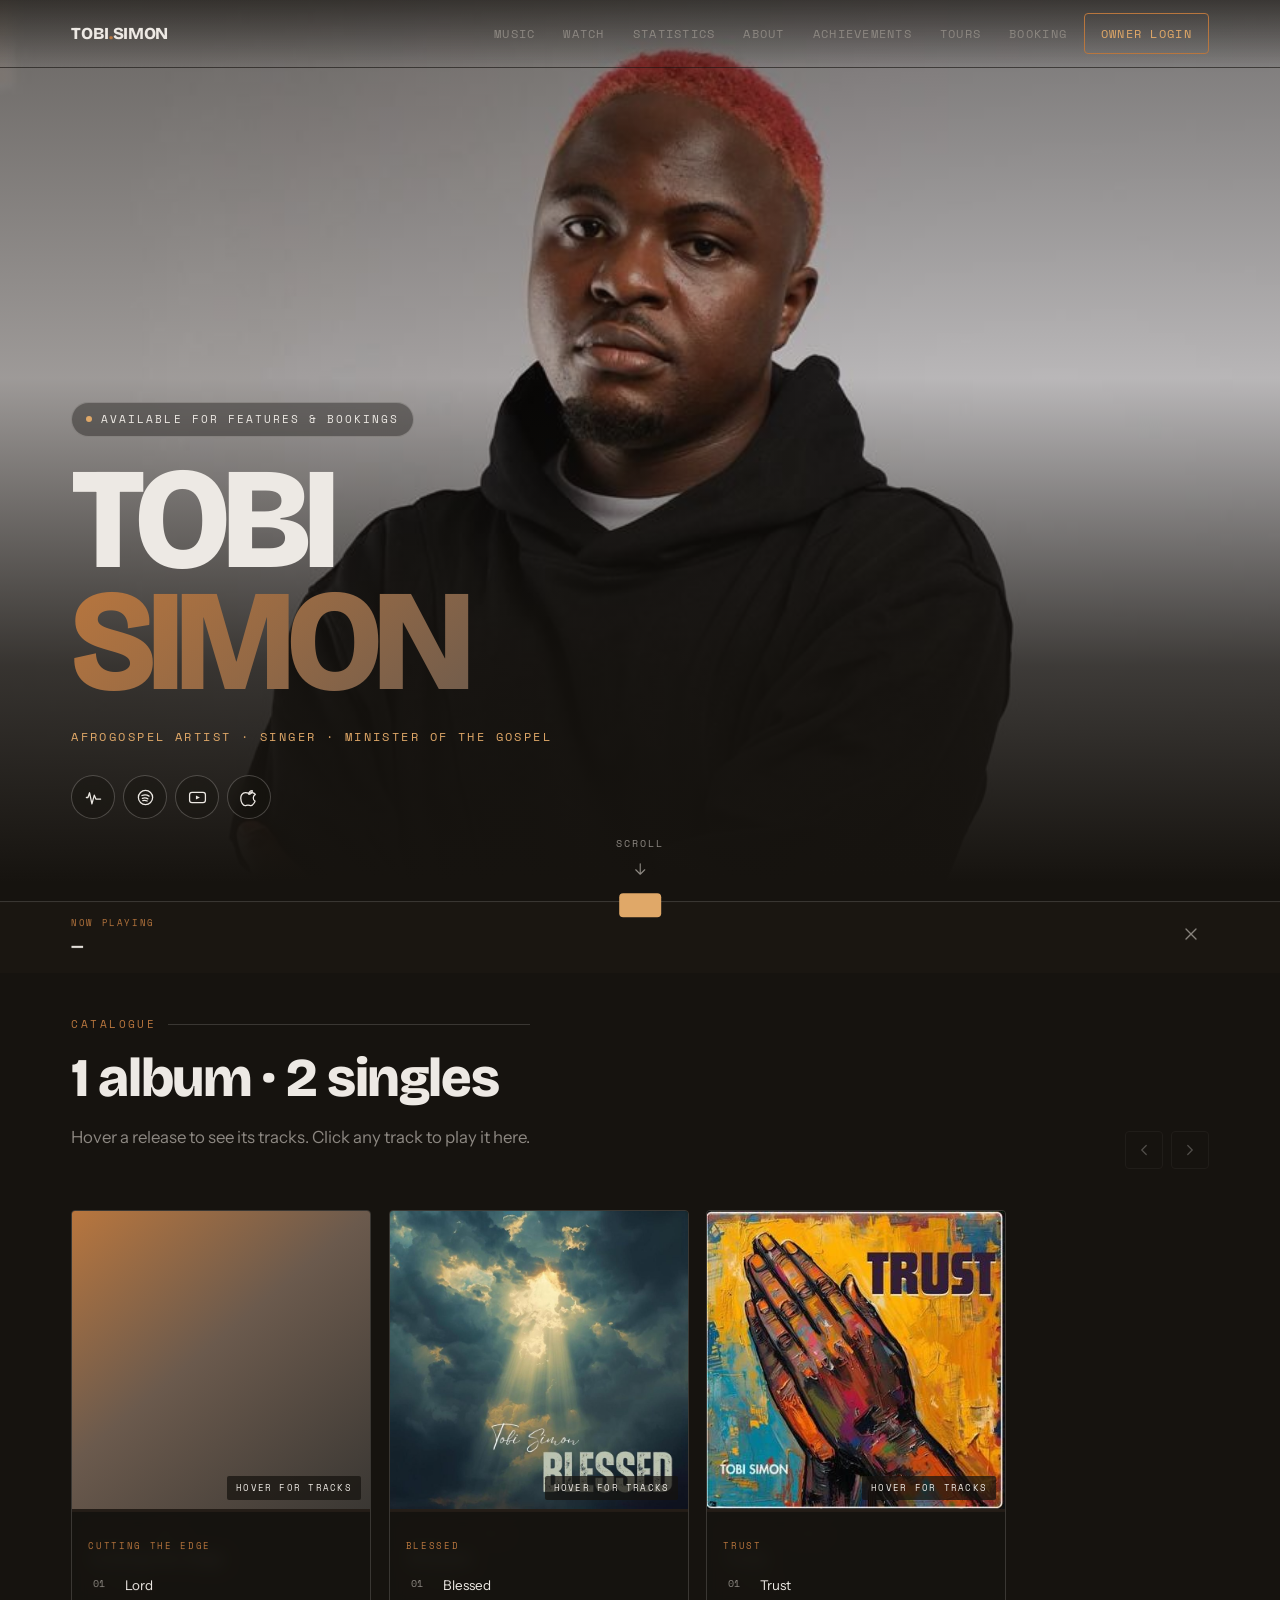
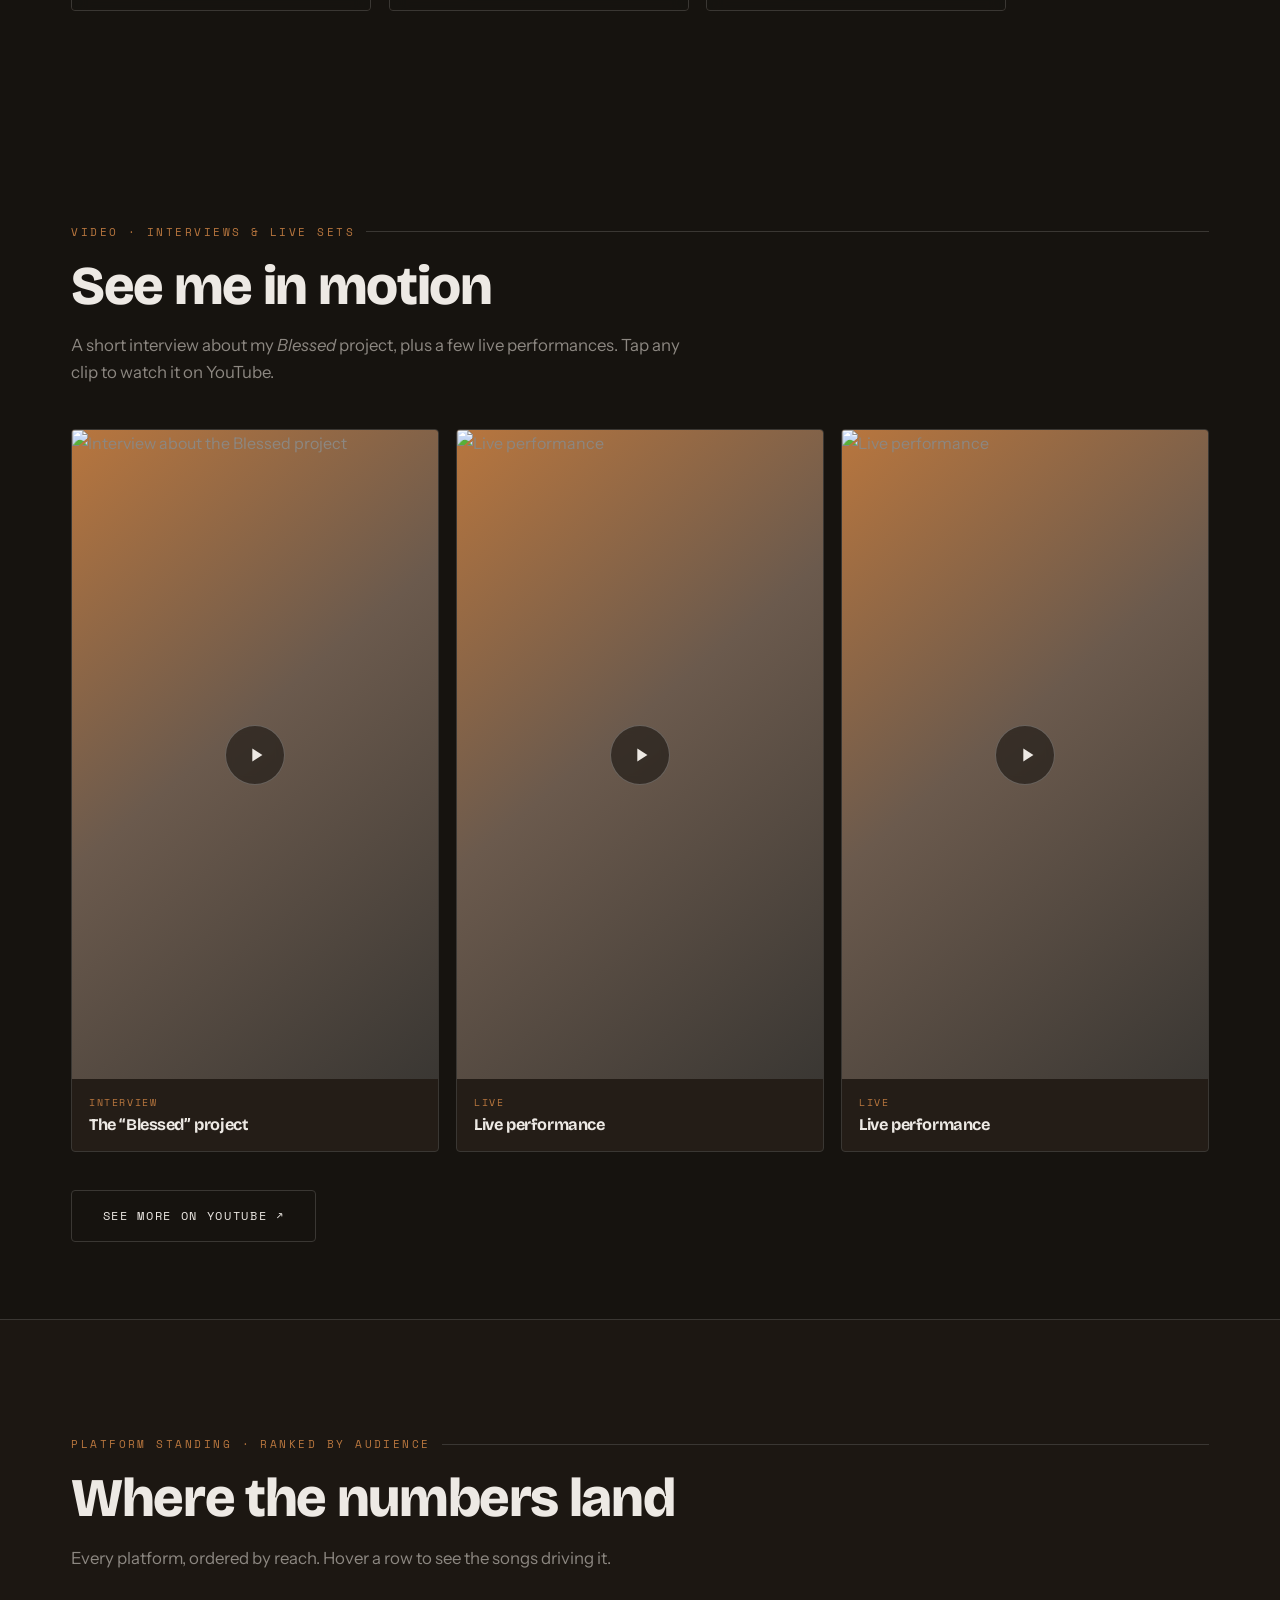
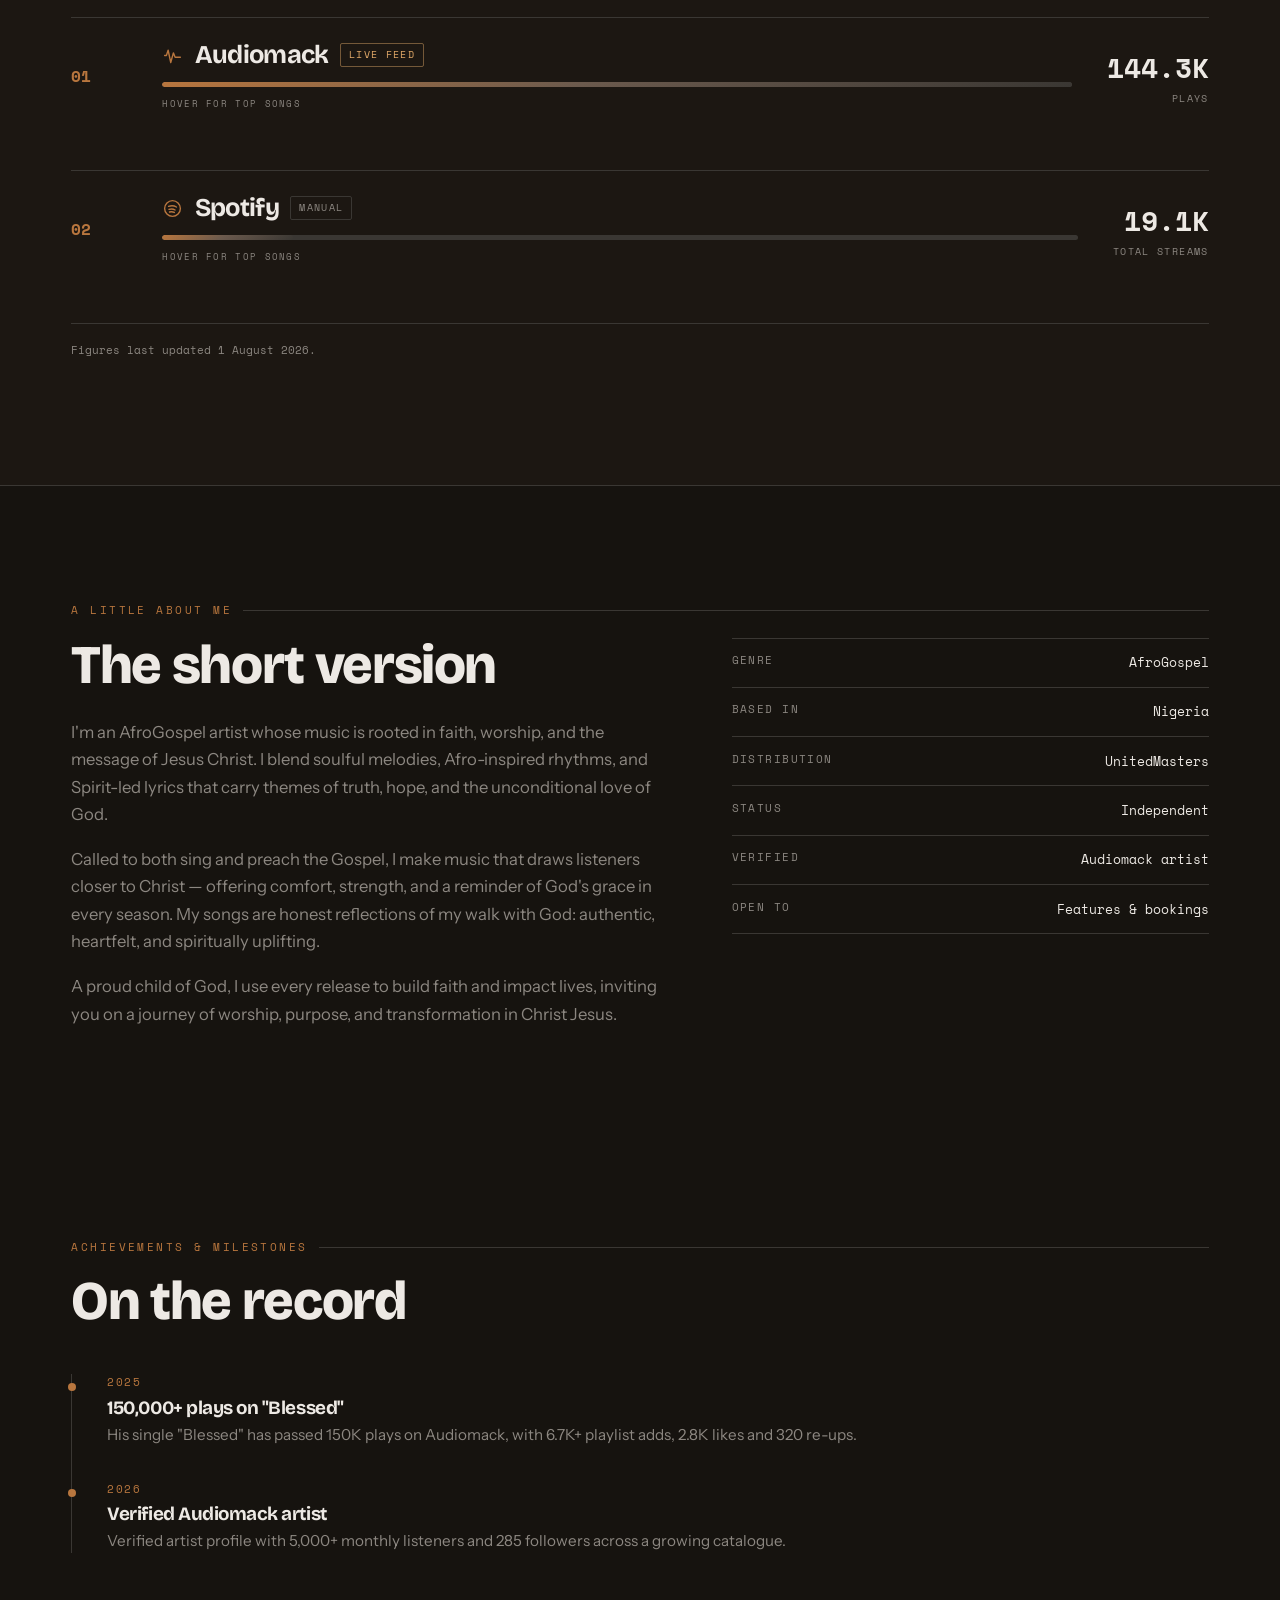
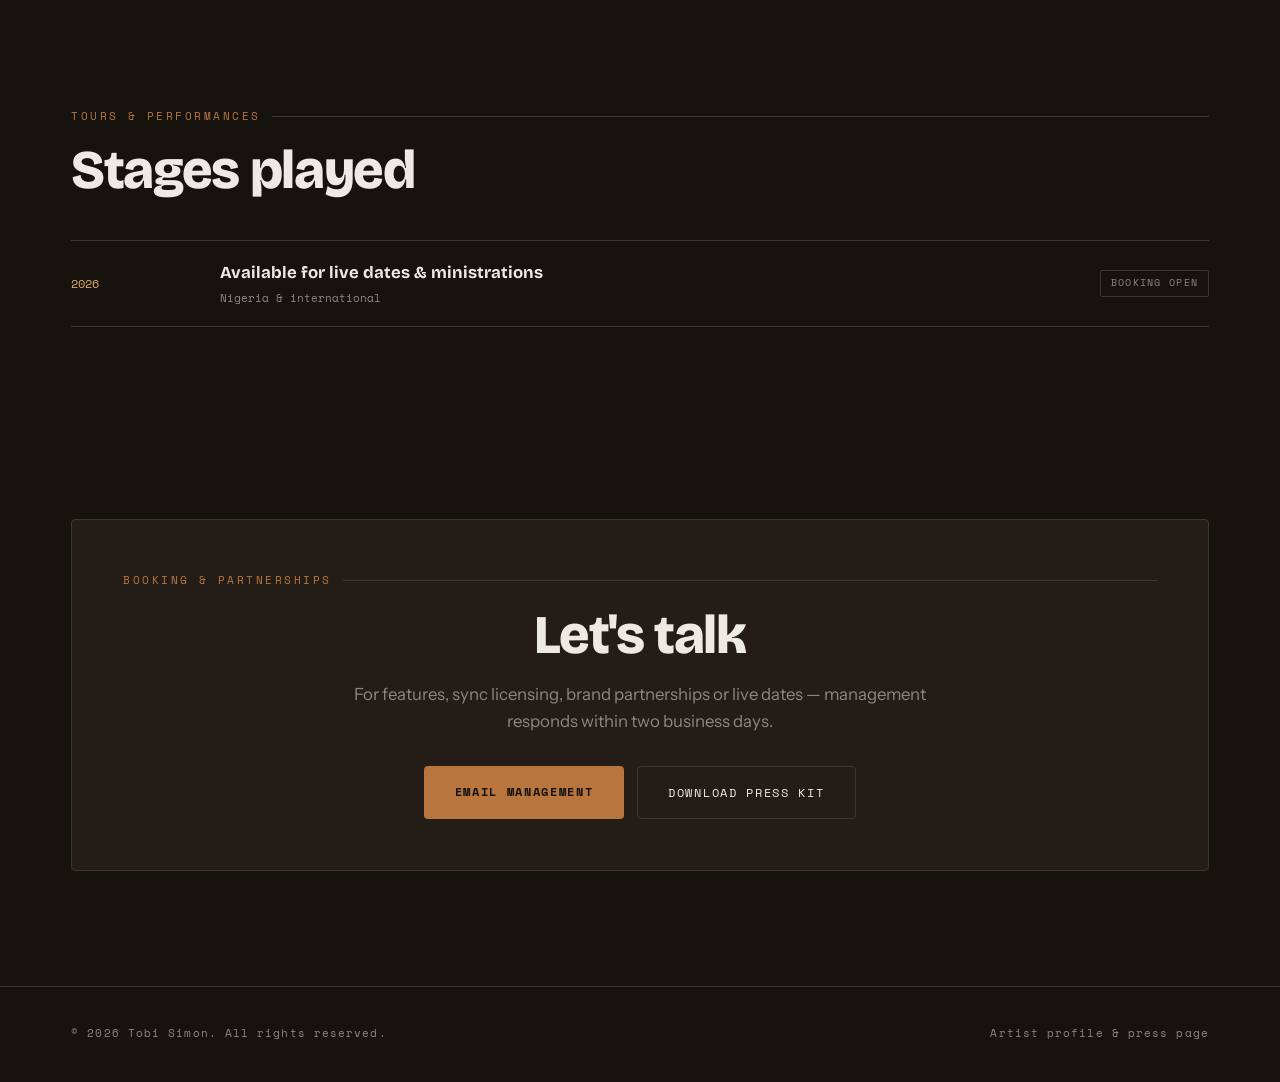
==== index.html @ 8dafe857 "Initial site: artist profile with Watch section" ====
<!DOCTYPE html>
<html lang="en">
<head>
<meta charset="UTF-8">
<meta name="viewport" content="width=device-width, initial-scale=1.0">
<title>Tobi Simon — Artist Profile</title>
<meta name="description" content="Tobi Simon — recording artist. Four albums, verified streaming performance, tours and achievements.">

<meta property="og:title" content="Tobi Simon — Artist Profile">
<meta property="og:description" content="Four albums. Verified streaming performance across Audiomack, YouTube Music, Spotify and Apple Music.">
<meta property="og:type" content="profile">
<meta property="og:image" content="assets/tobi-hero.jpg">

<link rel="preconnect" href="https://fonts.googleapis.com">
<link rel="preconnect" href="https://fonts.gstatic.com" crossorigin>
<link href="https://fonts.googleapis.com/css2?family=Bricolage+Grotesque:opsz,wght@12..96,400;12..96,700;12..96,800&family=Instrument+Sans:wght@400;500;600&family=Space+Mono:wght@400;700&display=swap" rel="stylesheet">

<style>
/* ═══════════════════════════════════════════════════════════
   1. TOKENS — change these to restyle everything
   ═══════════════════════════════════════════════════════════ */
:root{
  --ink:#16130F; --umber:#241D17; --umber-lo:#1C1712;
  --cognac:#B8763E; --brass:#E0A868;
  --concrete:#8C8781; --graphite:#3A3733; --chalk:#EDE9E4;
  --wash:linear-gradient(140deg,#B8763E 0%,#6B5A4D 46%,#3A3733 100%);
  --display:'Bricolage Grotesque',system-ui,sans-serif;
  --body:'Instrument Sans',system-ui,sans-serif;
  --mono:'Space Mono',ui-monospace,monospace;
  --gut:clamp(1.25rem,4vw,3.5rem);
  --max:1240px; --nav-h:68px; --r:4px;
}

*,*::before,*::after{box-sizing:border-box}
html{scroll-behavior:smooth;scroll-padding-top:calc(var(--nav-h) + 12px)}
body{margin:0;background:var(--ink);color:var(--concrete);
  font-family:var(--body);font-size:16px;line-height:1.65;-webkit-font-smoothing:antialiased}
body[data-locked="true"]{overflow:hidden}
img{max-width:100%;display:block}
a{color:inherit;text-decoration:none}
button{font:inherit;cursor:pointer;border:none;background:none;color:inherit}
input,textarea,select{font:inherit}
iframe{border:0;display:block}
:focus-visible{outline:2px solid var(--brass);outline-offset:3px}

.shell{width:100%;max-width:var(--max);margin-inline:auto;padding-inline:var(--gut)}
.section{padding-block:clamp(4.5rem,9vw,8rem);position:relative}
.section--tight{padding-block:clamp(3rem,6vw,5rem)}
h1,h2,h3,h4{font-family:var(--display);color:var(--chalk);margin:0;line-height:1.02;letter-spacing:-.025em}
.eyebrow{font-family:var(--mono);font-size:.7rem;letter-spacing:.22em;text-transform:uppercase;
  color:var(--cognac);margin:0 0 1.1rem;display:flex;align-items:center;gap:.7rem}
.eyebrow::after{content:"";flex:1;height:1px;background:var(--graphite)}
.h-sec{font-size:clamp(2rem,5.2vw,3.4rem);font-weight:800}
.lede{max-width:58ch;margin-top:1.1rem;font-size:1.05rem}
.skip{position:absolute;left:-9999px;top:0;z-index:300;background:var(--brass);
  color:var(--ink);padding:.7rem 1.1rem;font-weight:600}
.skip:focus{left:1rem;top:1rem}

/* ═══════════════════════════════════════════════════════════
   2. NAV
   ═══════════════════════════════════════════════════════════ */
.nav{position:fixed;inset:0 0 auto 0;z-index:100;height:var(--nav-h);
  background:linear-gradient(180deg,rgba(22,19,15,.62) 0%,rgba(22,19,15,0) 100%);
  border-bottom:1px solid transparent;transition:background .3s,border-color .3s,backdrop-filter .3s}
.nav[data-solid="true"]{background:rgba(22,19,15,.78);backdrop-filter:blur(14px);border-bottom-color:var(--graphite)}
.nav__in{height:100%;display:flex;align-items:center;justify-content:space-between;gap:1rem}
.nav__mark{font-family:var(--display);font-weight:800;font-size:1.05rem;color:var(--chalk);letter-spacing:-.02em}
.nav__mark span{color:var(--cognac)}
.nav__links{display:flex;align-items:center;gap:.35rem}
.nav__link{font-family:var(--mono);font-size:.72rem;letter-spacing:.11em;text-transform:uppercase;
  padding:.55rem .7rem;border-radius:var(--r);color:var(--concrete);transition:color .2s,background .2s}
.nav__link:hover{color:var(--chalk);background:rgba(184,118,62,.13)}
.nav__cta{font-family:var(--mono);font-size:.72rem;letter-spacing:.11em;text-transform:uppercase;
  padding:.6rem 1rem;border:1px solid var(--cognac);color:var(--brass);border-radius:var(--r);
  transition:background .2s,color .2s;white-space:nowrap}
.nav__cta:hover{background:var(--cognac);color:var(--ink)}
.nav__burger{display:none;padding:.5rem;color:var(--chalk)}
@media (max-width:980px){
  .nav__burger{display:block}
  .nav__links{position:fixed;inset:var(--nav-h) 0 auto 0;flex-direction:column;align-items:stretch;
    background:var(--umber);border-bottom:1px solid var(--graphite);padding:.6rem var(--gut) 1.4rem;
    gap:.15rem;transform:translateY(-125%);transition:transform .32s cubic-bezier(.4,0,.2,1)}
  .nav__links[data-open="true"]{transform:translateY(0)}
  .nav__link{padding:.85rem .2rem;border-bottom:1px solid rgba(58,55,51,.5)}
  .nav__cta{margin-top:.8rem;text-align:center}
}

/* ═══════════════════════════════════════════════════════════
   3. HERO — full screen, photo first
   ═══════════════════════════════════════════════════════════ */
.hero{position:relative;height:100svh;min-height:560px;display:grid;align-items:end;overflow:hidden}
.hero__media{position:absolute;inset:0;z-index:0}
.hero__media img{width:100%;height:100%;object-fit:cover;object-position:center 22%}
.hero__ph{position:absolute;inset:0;background:var(--wash);opacity:.42;display:grid;place-content:center;
  gap:.5rem;text-align:center;font-family:var(--mono);font-size:.72rem;letter-spacing:.14em;
  text-transform:uppercase;color:var(--chalk)}
.hero__scrim{position:absolute;inset:0;z-index:1;
  background:linear-gradient(to top,var(--ink) 2%,rgba(22,19,15,.82) 26%,rgba(22,19,15,.25) 58%,rgba(22,19,15,.55) 100%)}
.hero__in{position:relative;z-index:2;padding-bottom:clamp(3.5rem,9vh,7rem);width:100%}
.hero__status{display:inline-flex;align-items:center;gap:.6rem;font-family:var(--mono);font-size:.7rem;
  letter-spacing:.18em;text-transform:uppercase;color:var(--chalk);border:1px solid rgba(237,233,228,.28);
  padding:.45rem .85rem;border-radius:99px;margin-bottom:1.4rem;background:rgba(22,19,15,.4);backdrop-filter:blur(6px)}
.hero__dot{width:6px;height:6px;border-radius:50%;background:var(--brass)}
.hero__name{font-size:clamp(3rem,12.5vw,9rem);font-weight:800;letter-spacing:-.05em;line-height:.85}
.hero__name em{font-style:normal;display:block;background:var(--wash);
  -webkit-background-clip:text;background-clip:text;color:transparent}
.hero__role{font-family:var(--mono);font-size:.76rem;letter-spacing:.2em;text-transform:uppercase;
  color:var(--brass);margin-top:1.4rem}
.hero__links{display:flex;gap:.5rem;margin-top:1.8rem;flex-wrap:wrap}
.plink{width:44px;height:44px;display:grid;place-items:center;border-radius:50%;color:var(--chalk);
  border:1px solid rgba(237,233,228,.24);background:rgba(22,19,15,.42);backdrop-filter:blur(8px);
  transition:background .22s,color .22s,transform .22s,border-color .22s}
.plink:hover{background:var(--cognac);color:var(--ink);border-color:var(--cognac);transform:translateY(-4px)}
.plink svg{width:19px;height:19px}
.hero__cue{position:absolute;left:50%;bottom:1.4rem;transform:translateX(-50%);z-index:2;
  display:flex;flex-direction:column;align-items:center;gap:.5rem;font-family:var(--mono);
  font-size:.6rem;letter-spacing:.2em;text-transform:uppercase;color:var(--concrete)}
.hero__cue svg{animation:bob 2.1s ease-in-out infinite}
@keyframes bob{0%,100%{transform:translateY(0);opacity:.5}50%{transform:translateY(6px);opacity:1}}

/* ═══════════════════════════════════════════════════════════
   4. CHART LADDER + stat hover preview
   ═══════════════════════════════════════════════════════════ */
.ladder{background:var(--umber-lo);border-block:1px solid var(--graphite)}
.ladder__list{margin-top:2.8rem;display:flex;flex-direction:column}
.rung{position:relative;display:grid;grid-template-columns:56px 1fr auto;align-items:center;
  gap:clamp(1rem,3vw,2.2rem);padding:1.5rem 0;border-top:1px solid var(--graphite);
  opacity:0;transform:translateY(22px);transition:opacity .6s ease,transform .6s cubic-bezier(.2,.8,.2,1)}
.rung:last-of-type{border-bottom:1px solid var(--graphite)}
.rung[data-shown="true"]{opacity:1;transform:none}
.rung__rank{font-family:var(--mono);font-size:1rem;font-weight:700;color:var(--cognac)}
.rung__body{min-width:0}
.rung__top{display:flex;align-items:center;gap:.7rem;flex-wrap:wrap}
.rung__name{font-family:var(--display);font-weight:700;font-size:clamp(1.15rem,2.6vw,1.6rem);color:var(--chalk)}
.rung__tag{font-family:var(--mono);font-size:.6rem;letter-spacing:.14em;text-transform:uppercase;
  padding:.2rem .5rem;border-radius:2px;border:1px solid var(--graphite);color:var(--concrete)}
.rung__tag[data-live="true"]{color:var(--brass);border-color:rgba(224,168,104,.45)}
.rung__track{margin-top:.85rem;height:5px;background:var(--graphite);border-radius:99px;overflow:hidden}
.rung__fill{height:100%;width:0;border-radius:99px;background:var(--wash);
  transition:width 1.15s cubic-bezier(.2,.8,.2,1) .12s}
.rung__stat{text-align:right}
.rung__n{font-family:var(--mono);font-weight:700;font-size:clamp(1.2rem,3vw,1.75rem);
  color:var(--chalk);font-variant-numeric:tabular-nums}
.rung__u{font-family:var(--mono);font-size:.62rem;letter-spacing:.14em;text-transform:uppercase;color:var(--concrete)}

/* the peek panel that opens on hover / tap */
.peek{grid-column:1/-1;overflow:hidden;max-height:0;opacity:0;
  transition:max-height .4s cubic-bezier(.2,.8,.2,1),opacity .3s}
.rung[data-peek="true"] .peek{max-height:340px;opacity:1}
.peek__in{padding:1.2rem 0 .3rem;border-top:1px dashed var(--graphite);margin-top:1.2rem}
.peek__h{font-family:var(--mono);font-size:.6rem;letter-spacing:.18em;text-transform:uppercase;
  color:var(--cognac);margin-bottom:.9rem}
.peek__song{display:flex;align-items:center;gap:.9rem;padding:.5rem 0;font-size:.9rem}
.peek__i{font-family:var(--mono);font-size:.68rem;color:var(--concrete);width:1.4rem;flex:0 0 auto}
.peek__t{color:var(--chalk);flex:1;min-width:0;overflow:hidden;text-overflow:ellipsis;white-space:nowrap}
.peek__p{font-family:var(--mono);font-size:.72rem;color:var(--brass);font-variant-numeric:tabular-nums}
.peek__none{font-size:.86rem;color:var(--concrete)}
.rung__more{font-family:var(--mono);font-size:.58rem;letter-spacing:.14em;text-transform:uppercase;
  color:var(--concrete);margin-top:.55rem}
@media (max-width:620px){
  .rung{grid-template-columns:38px 1fr;row-gap:.5rem}
  .rung__stat{grid-column:2;text-align:left}
}

/* ═══════════════════════════════════════════════════════════
   5. ALBUM CAROUSEL + hover tracklist
   ═══════════════════════════════════════════════════════════ */
.disc__head{display:flex;align-items:flex-end;justify-content:space-between;gap:1rem;flex-wrap:wrap}
.rail{display:flex;gap:1.1rem;margin-top:2.6rem;overflow-x:auto;scroll-snap-type:x mandatory;
  padding-bottom:1.2rem;scrollbar-width:thin;scrollbar-color:var(--graphite) transparent}
.rail::-webkit-scrollbar{height:6px}
.rail::-webkit-scrollbar-thumb{background:var(--graphite);border-radius:99px}
.rail::-webkit-scrollbar-track{background:transparent}
.rec{position:relative;flex:0 0 clamp(230px,26vw,300px);scroll-snap-align:start;
  background:var(--umber);border:1px solid var(--graphite);border-radius:var(--r);
  overflow:hidden;transition:border-color .25s,transform .25s}
.rec:hover,.rec[data-open="true"]{border-color:var(--cognac);transform:translateY(-4px)}
.rec__art{position:relative;aspect-ratio:1;background:var(--wash);display:grid;place-items:center}
.rec__art img{width:100%;height:100%;object-fit:cover}
.rec__ph{font-family:var(--mono);font-size:.6rem;letter-spacing:.16em;text-transform:uppercase;color:var(--ink)}
.rec__in{padding:1.05rem 1.1rem 1.2rem}
.rec__y{font-family:var(--mono);font-size:.64rem;letter-spacing:.16em;color:var(--cognac)}
.rec__t{font-family:var(--display);font-weight:700;font-size:1.08rem;color:var(--chalk);margin:.4rem 0 .35rem}
.rec__m{font-family:var(--mono);font-size:.7rem;color:var(--concrete)}

/* tracklist slides up over the art */
.tracks{position:absolute;inset:0;background:rgba(22,19,15,.95);backdrop-filter:blur(8px);
  padding:1rem;overflow-y:auto;transform:translateY(101%);
  transition:transform .34s cubic-bezier(.2,.8,.2,1)}
.rec:hover .tracks,.rec[data-open="true"] .tracks{transform:translateY(0)}
.tracks__h{font-family:var(--mono);font-size:.58rem;letter-spacing:.18em;text-transform:uppercase;
  color:var(--cognac);margin-bottom:.7rem}
.trk{display:flex;align-items:center;gap:.7rem;width:100%;text-align:left;padding:.45rem .3rem;
  border-radius:2px;transition:background .18s}
.trk:hover{background:rgba(184,118,62,.16)}
.trk[data-playing="true"]{background:rgba(184,118,62,.24)}
.trk__i{font-family:var(--mono);font-size:.64rem;color:var(--concrete);width:1.3rem;flex:0 0 auto}
.trk__t{font-size:.84rem;color:var(--chalk);flex:1;min-width:0;overflow:hidden;
  text-overflow:ellipsis;white-space:nowrap}
.trk__go{flex:0 0 auto;color:var(--brass);opacity:0;transition:opacity .18s}
.trk:hover .trk__go{opacity:1}
.tracks__none{font-size:.8rem;color:var(--concrete);line-height:1.6}
.rec__peekcue{position:absolute;right:.6rem;bottom:.6rem;font-family:var(--mono);font-size:.55rem;
  letter-spacing:.14em;text-transform:uppercase;color:var(--chalk);background:rgba(22,19,15,.72);
  padding:.3rem .55rem;border-radius:2px;transition:opacity .2s}
.rec:hover .rec__peekcue,.rec[data-open="true"] .rec__peekcue{opacity:0}

.railnav{display:flex;gap:.5rem}
.railbtn{width:38px;height:38px;display:grid;place-items:center;border:1px solid var(--graphite);
  border-radius:var(--r);color:var(--chalk);transition:border-color .2s,color .2s,opacity .2s}
.railbtn:hover{border-color:var(--cognac);color:var(--brass)}
.railbtn:disabled{opacity:.28;cursor:default}

/* ═══════════════════════════════════════════════════════════
   6. PLAYER DOCK
   ═══════════════════════════════════════════════════════════ */
.dock{position:fixed;left:0;right:0;bottom:0;z-index:90;background:rgba(28,23,18,.96);
  backdrop-filter:blur(16px);border-top:1px solid var(--graphite);
  transform:translateY(102%);transition:transform .34s cubic-bezier(.2,.8,.2,1)}
.dock[data-open="true"]{transform:none}
.dock__in{display:flex;align-items:center;gap:1rem;padding:.85rem var(--gut);
  max-width:var(--max);margin-inline:auto}
.dock__meta{min-width:0;flex:0 0 auto;max-width:34%}
.dock__k{font-family:var(--mono);font-size:.56rem;letter-spacing:.18em;text-transform:uppercase;color:var(--cognac)}
.dock__t{font-family:var(--display);font-weight:700;font-size:.98rem;color:var(--chalk);
  margin-top:.15rem;overflow:hidden;text-overflow:ellipsis;white-space:nowrap}
.dock__frame{flex:1 1 auto;min-width:0}
.dock__frame iframe{width:100%;height:80px;border-radius:var(--r)}
.dock__x{flex:0 0 auto;color:var(--concrete);padding:.5rem}
.dock__x:hover{color:var(--chalk)}
@media (max-width:720px){
  .dock__in{flex-wrap:wrap;gap:.6rem}
  .dock__meta{max-width:none;flex:1 1 100%;order:1}
  .dock__x{order:2}
  .dock__frame{flex:1 1 100%;order:3}
}

/* ═══════════════════════════════════════════════════════════
   7. SHARED BLOCKS
   ═══════════════════════════════════════════════════════════ */
.about__grid{display:grid;grid-template-columns:1fr .8fr;gap:clamp(2rem,5vw,4rem);align-items:start}
@media (max-width:860px){.about__grid{grid-template-columns:1fr}}
.about__body p{margin:0 0 1.1rem;font-size:1.04rem}
.facts{border-top:1px solid var(--graphite)}
.fact{display:flex;justify-content:space-between;gap:1rem;padding:.85rem 0;border-bottom:1px solid var(--graphite)}
.fact__k{font-family:var(--mono);font-size:.68rem;letter-spacing:.13em;text-transform:uppercase;color:var(--concrete)}
.fact__v{font-family:var(--mono);font-size:.8rem;color:var(--chalk);text-align:right}

.line{margin-top:2.8rem;border-left:1px solid var(--graphite);padding-left:clamp(1.2rem,3vw,2.2rem)}
.node{position:relative;padding-bottom:2.1rem}
.node:last-child{padding-bottom:0}
.node::before{content:"";position:absolute;left:calc(-1 * clamp(1.2rem,3vw,2.2rem) - 4.5px);
  top:.55rem;width:8px;height:8px;border-radius:50%;background:var(--cognac)}
.node__d{font-family:var(--mono);font-size:.68rem;letter-spacing:.14em;text-transform:uppercase;color:var(--cognac)}
.node__t{font-family:var(--display);font-weight:700;font-size:1.18rem;color:var(--chalk);margin:.35rem 0 .3rem}
.node__p{margin:0;font-size:.95rem}

.tour{display:grid;grid-template-columns:130px 1fr auto;gap:1.2rem;align-items:center;
  padding:1.15rem 0;border-bottom:1px solid var(--graphite)}
.tour:first-child{border-top:1px solid var(--graphite)}
.tour__d{font-family:var(--mono);font-size:.74rem;color:var(--brass)}
.tour__v{font-family:var(--display);font-weight:700;font-size:1.05rem;color:var(--chalk)}
.tour__c{font-family:var(--mono);font-size:.7rem;color:var(--concrete);margin-top:.15rem}
.tour__s{font-family:var(--mono);font-size:.62rem;letter-spacing:.13em;text-transform:uppercase;
  color:var(--concrete);border:1px solid var(--graphite);padding:.25rem .6rem;border-radius:2px;white-space:nowrap}
@media (max-width:640px){.tour{grid-template-columns:1fr auto}.tour__d{grid-column:1/-1}}

.book{background:var(--umber);border:1px solid var(--graphite);border-radius:var(--r);
  padding:clamp(1.8rem,4vw,3.2rem);text-align:center}
.btn{display:inline-block;font-family:var(--mono);font-size:.75rem;letter-spacing:.14em;
  text-transform:uppercase;padding:.95rem 1.9rem;border-radius:var(--r);transition:transform .2s,opacity .2s}
.btn--solid{background:var(--cognac);color:var(--ink);font-weight:700}
.btn--ghost{border:1px solid var(--graphite);color:var(--chalk)}
.btn:hover{transform:translateY(-2px);opacity:.92}
.btn-row{display:flex;gap:.8rem;justify-content:center;flex-wrap:wrap;margin-top:1.9rem}

.foot{border-top:1px solid var(--graphite);padding-block:2.4rem}
.foot__in{display:flex;justify-content:space-between;gap:1rem;flex-wrap:wrap;align-items:center}
.foot__t{font-family:var(--mono);font-size:.68rem;letter-spacing:.1em;color:var(--concrete)}

/* ═══════════════════════════════════════════════════════════
   8. LOGIN + ADMIN  (now with a reachable exit)
   ═══════════════════════════════════════════════════════════ */
.veil{position:fixed;inset:0;z-index:150;display:none;place-items:center;padding:1.2rem;
  background:rgba(10,8,6,.82);backdrop-filter:blur(7px)}
.veil[data-open="true"]{display:grid}
.modal{width:100%;max-width:420px;background:var(--umber);border:1px solid var(--graphite);
  border-radius:var(--r);padding:2rem;position:relative}
.modal__t{font-family:var(--display);font-weight:800;font-size:1.5rem;color:var(--chalk)}
.modal__s{font-size:.9rem;margin:.5rem 0 1.6rem}
.field{margin-bottom:1rem}
.field__l{display:block;font-family:var(--mono);font-size:.64rem;letter-spacing:.15em;
  text-transform:uppercase;color:var(--concrete);margin-bottom:.45rem}
.field__i{width:100%;background:var(--ink);border:1px solid var(--graphite);border-radius:var(--r);
  padding:.72rem .85rem;color:var(--chalk);font-size:.92rem}
.field__i:focus{border-color:var(--cognac);outline:none}
textarea.field__i{min-height:82px;resize:vertical}
.note{font-family:var(--mono);font-size:.66rem;line-height:1.7;color:var(--concrete);margin-top:1.1rem}
.msg{font-family:var(--mono);font-size:.7rem;margin-top:.9rem;min-height:1.1rem;line-height:1.5}
.msg[data-kind="bad"]{color:#D98A6B}
.msg[data-kind="ok"]{color:var(--brass)}

/* admin drawer — close button pinned INSIDE, always reachable */
.scrim{position:fixed;inset:0;z-index:158;background:rgba(10,8,6,.6);opacity:0;pointer-events:none;
  transition:opacity .3s}
.scrim[data-open="true"]{opacity:1;pointer-events:auto}
.admin{position:fixed;inset:0 0 0 auto;z-index:160;width:min(560px,100vw);
  background:var(--umber-lo);border-left:1px solid var(--graphite);
  transform:translateX(102%);transition:transform .35s cubic-bezier(.4,0,.2,1);
  display:flex;flex-direction:column}
.admin[data-open="true"]{transform:none}
.admin__bar{display:flex;align-items:center;justify-content:space-between;gap:.6rem;
  padding:1rem 1.2rem;border-bottom:1px solid var(--graphite);flex:0 0 auto;background:var(--umber)}
.admin__t{font-family:var(--display);font-weight:800;font-size:1.05rem;color:var(--chalk);
  overflow:hidden;text-overflow:ellipsis;white-space:nowrap}
.admin__x{flex:0 0 auto;width:36px;height:36px;display:grid;place-items:center;border-radius:var(--r);
  border:1px solid var(--graphite);color:var(--chalk)}
.admin__x:hover{border-color:var(--cognac);color:var(--brass)}
.admin__body{padding:1.3rem;overflow-y:auto;flex:1 1 auto}
.admin__grp{margin-bottom:2.2rem}
.admin__h{font-family:var(--mono);font-size:.66rem;letter-spacing:.16em;text-transform:uppercase;
  color:var(--cognac);margin-bottom:.9rem;padding-bottom:.5rem;border-bottom:1px solid var(--graphite)}

.statrow{display:grid;grid-template-columns:1fr 120px;gap:.7rem;align-items:center;margin-bottom:.65rem}
.statrow__l{font-family:var(--mono);font-size:.75rem;color:var(--chalk)}
.statrow__l small{display:block;color:var(--concrete);font-size:.62rem;letter-spacing:.1em;
  text-transform:uppercase;margin-top:.15rem}
.statrow__i{background:var(--ink);border:1px solid var(--graphite);border-radius:var(--r);
  padding:.55rem .65rem;color:var(--chalk);font-family:var(--mono);font-size:.82rem;text-align:right;width:100%}
.statrow__i:disabled{opacity:.42;cursor:not-allowed}
.statrow__i:focus{border-color:var(--cognac);outline:none}

.mini{font-family:var(--mono);font-size:.62rem;letter-spacing:.12em;text-transform:uppercase;
  padding:.5rem .8rem;border:1px solid var(--graphite);border-radius:var(--r);color:var(--chalk)}
.mini:hover{border-color:var(--cognac);color:var(--brass)}
.mini--solid{background:var(--cognac);color:var(--ink);border-color:var(--cognac);font-weight:700}
.mini--solid:hover{color:var(--ink);opacity:.9}
.mini-row{display:flex;gap:.55rem;flex-wrap:wrap;margin-top:.9rem}
.item{display:flex;justify-content:space-between;gap:.8rem;align-items:flex-start;
  padding:.7rem 0;border-bottom:1px solid var(--graphite)}
.item__t{font-size:.85rem;color:var(--chalk)}
.item__s{font-family:var(--mono);font-size:.64rem;color:var(--concrete);margin-top:.15rem;
  word-break:break-all;line-height:1.5}
.item__x{font-family:var(--mono);font-size:.66rem;color:var(--concrete);flex:0 0 auto}
.item__x:hover{color:#D98A6B}

.toast{position:fixed;left:50%;bottom:1.6rem;transform:translate(-50%,180%);z-index:200;
  background:var(--brass);color:var(--ink);font-family:var(--mono);font-size:.72rem;font-weight:700;
  padding:.75rem 1.3rem;border-radius:var(--r);transition:transform .32s cubic-bezier(.2,.8,.2,1);
  max-width:min(90vw,460px);text-align:center;line-height:1.5}
.toast[data-show="true"]{transform:translate(-50%,0)}

@media (prefers-reduced-motion:reduce){
  html{scroll-behavior:auto}
  *,*::before,*::after{animation-duration:.01ms!important;transition-duration:.01ms!important}
  .rung{opacity:1;transform:none}
}

/* ── WATCH / VIDEOS ── */
.watch__grid{display:grid;grid-template-columns:repeat(3,1fr);gap:1.1rem;margin-top:2.6rem}
.vid{position:relative;display:block;text-decoration:none;color:inherit;
  background:var(--umber);border:1px solid var(--graphite);border-radius:var(--r);
  overflow:hidden;transition:border-color .25s,transform .25s}
.vid:hover{border-color:var(--cognac);transform:translateY(-4px)}
.vid__thumb{position:relative;aspect-ratio:9/16;background:var(--wash);overflow:hidden}
.vid__thumb img{position:absolute;inset:0;width:100%;height:100%;object-fit:cover}
.vid__play{position:absolute;top:50%;left:50%;transform:translate(-50%,-50%);
  width:60px;height:60px;border-radius:50%;background:rgba(22,19,15,.6);
  backdrop-filter:blur(4px);display:grid;place-items:center;
  border:1px solid rgba(237,233,228,.28);transition:background .22s,border-color .22s}
.vid:hover .vid__play{background:var(--cognac);border-color:var(--cognac)}
.vid__play svg{width:22px;height:22px;fill:var(--chalk);margin-left:3px;transition:fill .22s}
.vid:hover .vid__play svg{fill:var(--ink)}
.vid__in{padding:.95rem 1.05rem 1.1rem}
.vid__k{font-family:var(--mono);font-size:.62rem;letter-spacing:.16em;text-transform:uppercase;color:var(--cognac)}
.vid__t{font-family:var(--display);font-weight:700;font-size:1.02rem;color:var(--chalk);margin-top:.35rem}
.watch__more{margin-top:2.4rem}
@media (max-width:760px){.watch__grid{grid-template-columns:1fr;max-width:340px}}
</style>
</head>
<body>

<a class="skip" href="#main">Skip to content</a>

<nav class="nav" id="nav">
  <div class="shell nav__in">
    <a class="nav__mark" href="#top">TOBI<span>.</span>SIMON</a>
    <div class="nav__links" id="navLinks">
      <a class="nav__link" href="#music">Music</a>
      <a class="nav__link" href="#watch">Watch</a>
      <a class="nav__link" href="#stats">Statistics</a>
      <a class="nav__link" href="#about">About</a>
      <a class="nav__link" href="#achievements">Achievements</a>
      <a class="nav__link" href="#tours">Tours</a>
      <a class="nav__link" href="#booking">Booking</a>
      <button class="nav__cta" id="ownerBtn">Owner login</button>
    </div>
    <button class="nav__burger" id="burger" aria-label="Open menu" aria-expanded="false">
      <svg width="24" height="24" viewBox="0 0 24 24" fill="none" stroke="currentColor" stroke-width="1.6">
        <path d="M3 6h18M3 12h18M3 18h18"/></svg>
    </button>
  </div>
</nav>

<main id="main">

<!-- HERO — full screen, photo first -->
<header class="hero" id="top">
  <div class="hero__media">
    <img id="heroPhoto" src="[data-uri]" alt="Tobi Simon"
         onerror="this.remove();document.getElementById('heroPh').style.display='grid';">
    <div class="hero__ph" id="heroPh" style="display:none">
      <span>Add photo</span><span>assets / tobi-hero.jpg</span>
    </div>
  </div>
  <div class="hero__scrim"></div>

  <div class="hero__in">
    <div class="shell">
      <div class="hero__status"><span class="hero__dot"></span> Available for features &amp; bookings</div>
      <h1 class="hero__name">TOBI<em>SIMON</em></h1>
      <p class="hero__role" id="heroRole"></p>
      <div class="hero__links" id="heroLinks"></div>
    </div>
  </div>

  <div class="hero__cue">
    <span>Scroll</span>
    <svg width="18" height="18" viewBox="0 0 24 24" fill="none" stroke="currentColor"
         stroke-width="1.5" stroke-linecap="round" stroke-linejoin="round"><path d="M12 5v14M6 13l6 6 6-6"/></svg>
  </div>
</header>

<!-- MUSIC -->
<section class="section" id="music">
  <div class="shell">
    <div class="disc__head">
      <div>
        <p class="eyebrow">Catalogue</p>
        <h2 class="h-sec" id="discTitle">The albums</h2>
        <p class="lede">Hover a release to see its tracks. Click any track to play it here.</p>
      </div>
      <div class="railnav">
        <button class="railbtn" id="railL" aria-label="Scroll left">
          <svg width="18" height="18" viewBox="0 0 24 24" fill="none" stroke="currentColor"
               stroke-width="1.6" stroke-linecap="round"><path d="M15 18l-6-6 6-6"/></svg></button>
        <button class="railbtn" id="railR" aria-label="Scroll right">
          <svg width="18" height="18" viewBox="0 0 24 24" fill="none" stroke="currentColor"
               stroke-width="1.6" stroke-linecap="round"><path d="M9 18l6-6-6-6"/></svg></button>
      </div>
    </div>
    <div class="rail" id="rail"></div>
  </div>
</section>

<!-- WATCH -->
<section class="section section--tight" id="watch">
  <div class="shell">
    <p class="eyebrow">Video &middot; interviews &amp; live sets</p>
    <h2 class="h-sec">See me in motion</h2>
    <p class="lede">A short interview about my <em>Blessed</em> project, plus a few live performances.
      Tap any clip to watch it on YouTube.</p>

    <div class="watch__grid">

      <a class="vid" href="https://youtube.com/shorts/RgcEPiS_Xzk" target="_blank" rel="noopener">
        <div class="vid__thumb">
          <img src="https://img.youtube.com/vi/RgcEPiS_Xzk/maxresdefault.jpg"
               onerror="this.onerror=null;this.src='https://img.youtube.com/vi/RgcEPiS_Xzk/hqdefault.jpg'"
               alt="Interview about the Blessed project" loading="lazy">
          <span class="vid__play"><svg viewBox="0 0 24 24"><path d="M8 5v14l11-7z"/></svg></span>
        </div>
        <div class="vid__in">
          <div class="vid__k">Interview</div>
          <h3 class="vid__t">The &ldquo;Blessed&rdquo; project</h3>
        </div>
      </a>

      <a class="vid" href="https://youtube.com/shorts/Lcf_Cn6ItHI" target="_blank" rel="noopener">
        <div class="vid__thumb">
          <img src="https://img.youtube.com/vi/Lcf_Cn6ItHI/maxresdefault.jpg"
               onerror="this.onerror=null;this.src='https://img.youtube.com/vi/Lcf_Cn6ItHI/hqdefault.jpg'"
               alt="Live performance" loading="lazy">
          <span class="vid__play"><svg viewBox="0 0 24 24"><path d="M8 5v14l11-7z"/></svg></span>
        </div>
        <div class="vid__in">
          <div class="vid__k">Live</div>
          <h3 class="vid__t">Live performance</h3>
        </div>
      </a>

      <a class="vid" href="https://youtube.com/shorts/MoQ81ojSmF4" target="_blank" rel="noopener">
        <div class="vid__thumb">
          <img src="https://img.youtube.com/vi/MoQ81ojSmF4/maxresdefault.jpg"
               onerror="this.onerror=null;this.src='https://img.youtube.com/vi/MoQ81ojSmF4/hqdefault.jpg'"
               alt="Live performance" loading="lazy">
          <span class="vid__play"><svg viewBox="0 0 24 24"><path d="M8 5v14l11-7z"/></svg></span>
        </div>
        <div class="vid__in">
          <div class="vid__k">Live</div>
          <h3 class="vid__t">Live performance</h3>
        </div>
      </a>

    </div>

    <div class="watch__more">
      <a class="btn btn--ghost" href="https://www.youtube.com/@Tobiis_Simon"
         target="_blank" rel="noopener">See more on YouTube &#8599;</a>
    </div>
  </div>
</section>

<!-- STATS -->
<section class="section ladder" id="stats">
  <div class="shell">
    <p class="eyebrow">Platform standing · ranked by audience</p>
    <h2 class="h-sec">Where the numbers land</h2>
    <p class="lede">Every platform, ordered by reach. Hover a row to see the songs driving it.</p>
    <div class="ladder__list" id="ladder"></div>
    <p class="note" id="updatedStamp"></p>
  </div>
</section>

<!-- ABOUT -->
<section class="section" id="about">
  <div class="shell">
    <p class="eyebrow">A little about me</p>
    <div class="about__grid">
      <div class="about__body">
        <h2 class="h-sec" style="margin-bottom:1.6rem">The short version</h2>
        <div id="bioBody"></div>
      </div>
      <div class="facts" id="factList"></div>
    </div>
  </div>
</section>

<!-- ACHIEVEMENTS -->
<section class="section section--tight" id="achievements">
  <div class="shell">
    <p class="eyebrow">Achievements &amp; milestones</p>
    <h2 class="h-sec">On the record</h2>
    <div class="line" id="achievements-list"></div>
  </div>
</section>

<!-- TOURS -->
<section class="section section--tight" id="tours">
  <div class="shell">
    <p class="eyebrow">Tours &amp; performances</p>
    <h2 class="h-sec">Stages played</h2>
    <div style="margin-top:2.6rem" id="tour-list"></div>
  </div>
</section>

<!-- BOOKING -->
<section class="section" id="booking">
  <div class="shell">
    <div class="book">
      <p class="eyebrow" style="justify-content:center">Booking &amp; partnerships</p>
      <h2 class="h-sec">Let's talk</h2>
      <p class="lede" style="margin-inline:auto">For features, sync licensing, brand partnerships
        or live dates — management responds within two business days.</p>
      <div class="btn-row">
        <a class="btn btn--solid" id="mailBtn" href="#">Email management</a>
        <a class="btn btn--ghost" id="pressBtn" href="#">Download press kit</a>
      </div>
    </div>
  </div>
</section>

</main>

<footer class="foot">
  <div class="shell foot__in">
    <span class="foot__t">© <span id="yr"></span> Tobi Simon. All rights reserved.</span>
    <span class="foot__t">Artist profile &amp; press page</span>
  </div>
</footer>

<!-- PLAYER DOCK -->
<div class="dock" id="dock">
  <div class="dock__in">
    <div class="dock__meta">
      <div class="dock__k">Now playing</div>
      <div class="dock__t" id="dockTitle">—</div>
    </div>
    <div class="dock__frame" id="dockFrame"></div>
    <button class="dock__x" id="dockX" aria-label="Close player">
      <svg width="20" height="20" viewBox="0 0 24 24" fill="none" stroke="currentColor"
           stroke-width="1.6" stroke-linecap="round"><path d="M18 6L6 18M6 6l12 12"/></svg>
    </button>
  </div>
</div>

<!-- LOGIN -->
<div class="veil" id="loginVeil" role="dialog" aria-modal="true" aria-labelledby="loginT">
  <div class="modal">
    <h2 class="modal__t" id="loginT">Owner login</h2>
    <p class="modal__s">Sign in to update statistics, music, achievements and tour dates.</p>
    <div class="field">
      <label class="field__l" for="email">Email</label>
      <input class="field__i" type="email" id="email" autocomplete="username">
    </div>
    <div class="field">
      <label class="field__l" for="pass">Password</label>
      <input class="field__i" type="password" id="pass" autocomplete="current-password">
    </div>
    <div class="mini-row">
      <button class="mini mini--solid" id="doLogin">Sign in</button>
      <button class="mini" id="closeLogin">Cancel</button>
    </div>
    <p class="msg" id="loginMsg"></p>
    <p class="note" id="loginNote"></p>
  </div>
</div>

<!-- ADMIN -->
<div class="scrim" id="scrim"></div>
<aside class="admin" id="admin" aria-label="Site administration">
  <div class="admin__bar">
    <span class="admin__t">Manage site</span>
    <div class="mini-row" style="margin:0;flex-wrap:nowrap">
      <button class="mini" id="resetContent">Load built-in content</button>
      <button class="mini" id="signOut">Sign out</button>
      <button class="admin__x" id="closeAdmin" aria-label="Close panel">
        <svg width="18" height="18" viewBox="0 0 24 24" fill="none" stroke="currentColor"
             stroke-width="1.7" stroke-linecap="round"><path d="M18 6L6 18M6 6l12 12"/></svg>
      </button>
    </div>
  </div>

  <div class="admin__body">

    <div class="admin__grp">
      <p class="admin__h">Platform statistics</p>
      <div id="statEditor"></div>
      <p class="note">Locked rows fetch their own number. Everything else you type in from
        that platform's artist dashboard.</p>
      <div class="mini-row">
        <button class="mini mini--solid" id="saveStats">Save statistics</button>
        <button class="mini" id="refetch">Refresh live sources</button>
      </div>
    </div>

    <div class="admin__grp">
      <p class="admin__h">Top songs (shown on hover)</p>
      <div class="field">
        <label class="field__l" for="tsPlatform">Platform</label>
        <select class="field__i" id="tsPlatform"></select>
      </div>
      <div id="tsList"></div>
      <div class="field" style="margin-top:.8rem">
        <label class="field__l" for="tsTitle">Song title</label>
        <input class="field__i" id="tsTitle">
      </div>
      <div class="field">
        <label class="field__l" for="tsPlays">Plays on that platform</label>
        <input class="field__i" id="tsPlays" type="number" min="0">
      </div>
      <button class="mini mini--solid" id="addTs">Add song</button>
    </div>

    <div class="admin__grp">
      <p class="admin__h">Albums</p>
      <div id="albumEditor"></div>
      <div class="field" style="margin-top:1rem">
        <label class="field__l" for="aTitle">Album title</label>
        <input class="field__i" id="aTitle">
      </div>
      <div class="field">
        <label class="field__l" for="aYear">Year</label>
        <input class="field__i" id="aYear">
      </div>
      <div class="field">
        <label class="field__l" for="aArt">Cover image path or URL</label>
        <input class="field__i" id="aArt" placeholder="assets/album-one.jpg">
      </div>
      <button class="mini mini--solid" id="addAlbum">Add album</button>
    </div>

    <div class="admin__grp">
      <p class="admin__h">Tracks</p>
      <div class="field">
        <label class="field__l" for="trAlbum">Album</label>
        <select class="field__i" id="trAlbum"></select>
      </div>
      <div id="trList"></div>
      <div class="field" style="margin-top:.8rem">
        <label class="field__l" for="trTitle">Track title</label>
        <input class="field__i" id="trTitle">
      </div>
      <div class="field">
        <label class="field__l" for="trEmbed">Embed URL</label>
        <input class="field__i" id="trEmbed" placeholder="https://audiomack.com/embed/song/...">
      </div>
      <p class="note" style="margin-top:0">Audiomack: open the song → Share → Embed → copy the
        link inside src="…". Spotify: Share → Embed track. YouTube: Share → Embed.</p>
      <button class="mini mini--solid" id="addTrack">Add track</button>
    </div>

    <div class="admin__grp">
      <p class="admin__h">Achievements</p>
      <div id="achEditor"></div>
      <div class="field" style="margin-top:1rem">
        <label class="field__l" for="achDate">Date</label>
        <input class="field__i" id="achDate" placeholder="March 2026">
      </div>
      <div class="field">
        <label class="field__l" for="achTitle">Title</label>
        <input class="field__i" id="achTitle">
      </div>
      <div class="field">
        <label class="field__l" for="achText">Detail</label>
        <textarea class="field__i" id="achText"></textarea>
      </div>
      <button class="mini mini--solid" id="addAch">Add achievement</button>
    </div>

    <div class="admin__grp">
      <p class="admin__h">Tours &amp; performances</p>
      <div id="tourEditor"></div>
      <div class="field" style="margin-top:1rem">
        <label class="field__l" for="tDate">Date</label>
        <input class="field__i" id="tDate" placeholder="12 Sep 2026">
      </div>
      <div class="field">
        <label class="field__l" for="tVenue">Venue</label>
        <input class="field__i" id="tVenue">
      </div>
      <div class="field">
        <label class="field__l" for="tCity">City</label>
        <input class="field__i" id="tCity">
      </div>
      <div class="field">
        <label class="field__l" for="tKind">Billing</label>
        <select class="field__i" id="tKind">
          <option>Headline</option><option>Support</option>
          <option>Festival</option><option>Guest</option></select>
      </div>
      <button class="mini mini--solid" id="addTour">Add date</button>
    </div>

    <div class="admin__grp">
      <p class="admin__h">Profile &amp; links</p>
      <div class="field">
        <label class="field__l" for="pRole">Role line</label>
        <input class="field__i" id="pRole">
      </div>
      <div class="field">
        <label class="field__l" for="pEmail">Booking email</label>
        <input class="field__i" id="pEmail" type="email">
      </div>
      <div id="linkEditor"></div>
      <button class="mini mini--solid" id="saveProfile" style="margin-top:.8rem">Save profile</button>
    </div>

    <div class="admin__grp">
      <p class="admin__h">Backup</p>
      <p class="note" style="margin-top:0">Copy everything as JSON — a safety net you can paste
        back if anything is ever lost.</p>
      <div class="mini-row"><button class="mini" id="copyJson">Copy data as JSON</button></div>
    </div>

  </div>
</aside>

<div class="toast" id="toast"></div>

<script>
/* ═══════════════════════════════════════════════════════════
   CONFIG
   ═══════════════════════════════════════════════════════════ */
const CONFIG = {
  supabase: {
    // Turn this back to true when the final site goes online (and the
    // database's write-permission is fixed). false = read content from
    // this file only, so the page never reverts to old saved data.
    enabled: false,
    url:     'https://kaoctekxuznfafwcoacl.supabase.co',
    anonKey: 'sb_publishable_k-QV34vmMrw_FRyxZpvKNw__A3XuqqZ'
  },
  liveEndpoint: '',
  demoPassword: 'demo'
};

/* ═══════════════════════════════════════════════════════════
   DEFAULTS — the shape of the data. Saved data merges on top.
   ═══════════════════════════════════════════════════════════ */
const DEFAULTS = {
  updated: '1 August 2026',
  profile: {
    role: 'AfroGospel Artist \u00b7 Singer \u00b7 Minister of the Gospel',
    email: 'booking@tobisimon.com',
    pressKit: '#',
    heroImage: '[data-uri]',
    bio: [
      'I\'m an AfroGospel artist whose music is rooted in faith, worship, and the message of Jesus Christ. I blend soulful melodies, Afro-inspired rhythms, and Spirit-led lyrics that carry themes of truth, hope, and the unconditional love of God.',
      "Called to both sing and preach the Gospel, I make music that draws listeners closer to Christ \u2014 offering comfort, strength, and a reminder of God's grace in every season. My songs are honest reflections of my walk with God: authentic, heartfelt, and spiritually uplifting.",
      'A proud child of God, I use every release to build faith and impact lives, inviting you on a journey of worship, purpose, and transformation in Christ Jesus.'
    ]
  },
  facts: [
    { k:'Genre', v:'AfroGospel' }, { k:'Based in', v:'Nigeria' },
    { k:'Distribution', v:'UnitedMasters' }, { k:'Status', v:'Independent' },
    { k:'Verified', v:'Audiomack artist' }, { k:'Open to', v:'Features & bookings' }
  ],
  platforms: [
    { id:'audiomack', name:'Audiomack',     unit:'plays',         value:152804, live:true,  url:'https://audiomack.com/tobiis_simon', top:[ { title:'Blessed', plays:151000 } ] },
    { id:'spotify',   name:'Spotify',       unit:'total streams', value:21813, live:false, url:'https://open.spotify.com/artist/5ok8MLJr3qnLKP6DsH08le', top:[
        { title:'Blessed', plays:8544 }, { title:'Grace', plays:7092 },
        { title:'Working Together', plays:2562 }, { title:'Lord', plays:906 },
        { title:'Gospel', plays:757 }
    ] },
    { id:'youtube',   name:'YouTube Music', unit:'views',         value:0, live:true,  url:'https://music.youtube.com/channel/UCFswpR9CIfDUqMCCqttb8Dw', top:[] },
    { id:'apple',     name:'Apple Music',   unit:'plays',         value:0, live:false, url:'https://music.apple.com/gb/artist/tobi-simon/1721548707', top:[] }
  ],
  albums: [
    { title:'Cutting the Edge', kind:'Album', year:'2023', art:'https://i.audiomack.com/tobi-simon-2/9195296-co.webp?width=760', tracks:[
        { title:'Lord',             embed:'https://audiomack.com/embed/song/tobiis_simon/lord' },
        { title:'Gospel',           embed:'https://audiomack.com/embed/song/tobiis_simon/gospel' },
        { title:'Grace',            embed:'https://audiomack.com/embed/song/tobiis_simon/grace' },
        { title:'Working Together', embed:'https://audiomack.com/embed/song/tobiis_simon/working-together' },
        { title:'Its Over',         embed:'https://audiomack.com/embed/song/tobiis_simon/its-over' },
        { title:'Your Love',        embed:'https://audiomack.com/embed/song/tobiis_simon/your-love' },
        { title:'Never Suffer',     embed:'https://audiomack.com/embed/song/tobiis_simon/never-suffer' }
    ] },
    { title:'Blessed', kind:'Single', year:'2025', art:'[data-uri]', tracks:[ { title:'Blessed', embed:'https://audiomack.com/embed/song/tobiis_simon/blessed' } ] },
    { title:'Trust',   kind:'Single', year:'2026', art:'[data-uri]', tracks:[ { title:'Trust', embed:'https://audiomack.com/embed/song/tobiis_simon/trust' } ] }
  ],
  achievements: [
    { date:'2025', title:'150,000+ plays on "Blessed"',
      text:'His single "Blessed" has passed 150K plays on Audiomack, with 6.7K+ playlist adds, 2.8K likes and 320 re-ups.' },
    { date:'2026', title:'Verified Audiomack artist',
      text:'Verified artist profile with 5,000+ monthly listeners and 285 followers across a growing catalogue.' }
  ],
  tours: [
    { date:'2026', venue:'Available for live dates & ministrations', city:'Nigeria & international', kind:'Booking open' }
  ],
  history: []
};

let DATA = structuredClone(DEFAULTS);

/* ═══════════════════════════════════════════════════════════
   HELPERS
   ═══════════════════════════════════════════════════════════ */
const $  = s => document.querySelector(s);
const $$ = s => Array.from(document.querySelectorAll(s));
const REDUCED = window.matchMedia('(prefers-reduced-motion: reduce)').matches;
const TOUCH   = window.matchMedia('(hover: none)').matches;

function compact(n){
  n = Number(n) || 0;
  if (n >= 1e9) return (n/1e9).toFixed(1).replace(/\.0$/,'') + 'B';
  if (n >= 1e6) return (n/1e6).toFixed(1).replace(/\.0$/,'') + 'M';
  if (n >= 1e3) return (n/1e3).toFixed(1).replace(/\.0$/,'') + 'K';
  return String(n);
}
function esc(s){
  return String(s ?? '').replace(/[&<>"']/g, c =>
    ({'&':'&amp;','<':'&lt;','>':'&gt;','"':'&quot;',"'":'&#39;'}[c]));
}
function toast(text){
  const t = $('#toast');
  t.textContent = text; t.dataset.show = 'true';
  clearTimeout(t._timer);
  t._timer = setTimeout(() => t.dataset.show = 'false', 3400);
}
const ranked = () => [...(DATA.platforms || [])].sort((a,b) => b.value - a.value);

/* Only accept saved data that actually contains something.
   An empty object is NOT valid data — the bug that cost us earlier. */
function isRealPayload(p){
  return p && typeof p === 'object' && !Array.isArray(p) && Object.keys(p).length > 0;
}
/* Merge saved data over defaults, so new fields never break old saves. */
function hydrate(saved){
  const base = structuredClone(DEFAULTS);
  if (!isRealPayload(saved)) return base;
  return {
    ...base, ...saved,
    profile: { ...base.profile, ...(saved.profile || {}) },
    platforms: Array.isArray(saved.platforms) && saved.platforms.length
      ? saved.platforms.map(p => ({ ...p, top: Array.isArray(p.top) ? p.top : [] }))
      : base.platforms,
    albums: Array.isArray(saved.albums) && saved.albums.length
      ? saved.albums.map(a => ({ ...a, tracks: Array.isArray(a.tracks) ? a.tracks : [] }))
      : base.albums,
    facts:        Array.isArray(saved.facts)        ? saved.facts        : base.facts,
    achievements: Array.isArray(saved.achievements) ? saved.achievements : base.achievements,
    tours:        Array.isArray(saved.tours)        ? saved.tours        : base.tours,
    history:      Array.isArray(saved.history)      ? saved.history      : []
  };
}

const GLYPH = {
  audiomack:'<path d="M3 12h2l2-6 3 14 3-11 2 5h6"/>',
  youtube  :'<path d="M2 8.5A3 3 0 015 5.5h14a3 3 0 013 3v7a3 3 0 01-3 3H5a3 3 0 01-3-3z"/><path d="M10 9.5l5 2.5-5 2.5z" fill="currentColor" stroke="none"/>',
  spotify  :'<circle cx="12" cy="12" r="9"/><path d="M7.5 9.5c3-1 6.5-.8 9 .8M8 13c2.4-.8 5-.6 7 .7M8.6 16c1.9-.6 3.9-.4 5.5.5"/>',
  apple    :'<path d="M15.5 3.2c.2 1.3-.4 2.5-1.2 3.3-.8.9-2 1.5-3.2 1.4-.2-1.2.4-2.5 1.2-3.3.9-.9 2.2-1.4 3.2-1.4z"/><path d="M19 16.6c-.5 1.2-.8 1.7-1.4 2.7-.9 1.4-2.2 3.1-3.8 3.1-1.4 0-1.8-.9-3.7-.9s-2.3.9-3.7.9c-1.6 0-2.8-1.5-3.7-2.9C.9 15.6.6 10.9 2.2 8.4c1.1-1.7 2.9-2.7 4.6-2.7 1.7 0 2.8 1 4.2 1 1.4 0 2.2-1 4.2-1 1.5 0 3.1.8 4.2 2.3-3.7 2-3.1 7.2-.4 8.6z"/>',
  boomplay :'<circle cx="12" cy="12" r="9"/><circle cx="12" cy="12" r="3.2"/>',
  _default :'<circle cx="12" cy="12" r="9"/><circle cx="12" cy="12" r="2.5"/>'
};
const glyph = id => GLYPH[id] || GLYPH._default;

/* ═══════════════════════════════════════════════════════════
   RENDER — public page
   ═══════════════════════════════════════════════════════════ */
function renderHero(){
  $('#heroRole').textContent = DATA.profile.role || '';
  $('#mailBtn').href  = 'mailto:' + (DATA.profile.email || '');
  $('#pressBtn').href = DATA.profile.pressKit || '#';
  if (DATA.profile.heroImage){
    const img = $('#heroPhoto');
    if (img) img.src = DATA.profile.heroImage;
  }
  $('#heroLinks').innerHTML = ranked().filter(p => p.url).map(p => `
    <a class="plink" href="${esc(p.url)}" target="_blank" rel="noopener"
       aria-label="${esc(p.name)}" title="${esc(p.name)}">
      <svg viewBox="0 0 24 24" fill="none" stroke="currentColor" stroke-width="1.6"
           stroke-linecap="round" stroke-linejoin="round">${glyph(p.id)}</svg></a>`).join('');
}

function renderBio(){
  const lines = Array.isArray(DATA.profile.bio) ? DATA.profile.bio : [];
  $('#bioBody').innerHTML = lines.map(p => `<p>${esc(p)}</p>`).join('');
  $('#factList').innerHTML = (DATA.facts || []).map(f =>
    `<div class="fact"><span class="fact__k">${esc(f.k)}</span>
     <span class="fact__v">${esc(f.v)}</span></div>`).join('');
}

function renderLadder(){
  const list = ranked().filter(p => p.value > 0);
  const top  = list.length ? Math.max(...list.map(p => p.value), 1) : 1;

  $('#ladder').innerHTML = list.map((p, i) => {
    const songs = Array.isArray(p.top) ? p.top : [];
    const peek = songs.length
      ? songs.slice(0,5).map((s,n) => `
          <div class="peek__song"><span class="peek__i">${String(n+1).padStart(2,'0')}</span>
            <span class="peek__t">${esc(s.title)}</span>
            <span class="peek__p">${compact(s.plays)}</span></div>`).join('')
      : `<p class="peek__none">No top songs added yet for ${esc(p.name)}.</p>`;

    return `
    <article class="rung" data-value="${p.value}" data-pct="${Math.max((p.value/top)*100, 2)}"
             data-idx="${i}" tabindex="0">
      <div class="rung__rank">${String(i+1).padStart(2,'0')}</div>
      <div class="rung__body">
        <div class="rung__top">
          <svg viewBox="0 0 24 24" width="21" height="21" fill="none" stroke="var(--cognac)"
               stroke-width="1.6" stroke-linecap="round" stroke-linejoin="round">${glyph(p.id)}</svg>
          <h3 class="rung__name">${esc(p.name)}</h3>
          <span class="rung__tag" data-live="${!!p.live}">${p.live ? 'Live feed' : 'Manual'}</span>
        </div>
        <div class="rung__track"><div class="rung__fill"></div></div>
        <div class="rung__more">${TOUCH ? 'Tap' : 'Hover'} for top songs</div>
      </div>
      <div class="rung__stat">
        <div class="rung__n">0</div>
        <div class="rung__u">${esc(p.unit)}</div>
      </div>
      <div class="peek"><div class="peek__in">
        <p class="peek__h">Top songs on ${esc(p.name)}</p>${peek}
      </div></div>
    </article>`;
  }).join('');

  $('#updatedStamp').textContent = 'Figures last updated ' + (DATA.updated || '—') + '.';
  wireLadder();
}

function wireLadder(){
  const rungs = $$('.rung');

  rungs.forEach(r => {
    const open  = () => r.dataset.peek = 'true';
    const close = () => r.dataset.peek = 'false';
    if (TOUCH){
      r.addEventListener('click', () => {
        const was = r.dataset.peek === 'true';
        rungs.forEach(x => x.dataset.peek = 'false');
        r.dataset.peek = was ? 'false' : 'true';
      });
    } else {
      r.addEventListener('mouseenter', open);
      r.addEventListener('mouseleave', close);
      r.addEventListener('focus', open);
      r.addEventListener('blur', close);
    }
  });

  const reveal = el => {
    el.dataset.shown = 'true';
    el.querySelector('.rung__fill').style.width = el.dataset.pct + '%';
    countTo(el.querySelector('.rung__n'), Number(el.dataset.value));
  };
  if (REDUCED || !('IntersectionObserver' in window)){ rungs.forEach(reveal); return; }

  const io = new IntersectionObserver((entries, obs) => {
    entries.forEach(e => {
      if (!e.isIntersecting) return;
      setTimeout(() => reveal(e.target), Number(e.target.dataset.idx) * 130);
      obs.unobserve(e.target);
    });
  }, { threshold: 0.3 });
  rungs.forEach(r => io.observe(r));
}

function countTo(node, target){
  if (REDUCED || target === 0){ node.textContent = compact(target); return; }
  const dur = 1150, t0 = performance.now();
  const tick = now => {
    const p = Math.min((now - t0) / dur, 1);
    node.textContent = compact(Math.round(target * (1 - Math.pow(1 - p, 3))));
    if (p < 1) requestAnimationFrame(tick);
  };
  requestAnimationFrame(tick);
}

function renderRail(){
  const albums = DATA.albums || [];
  const nAlb = albums.filter(a => (a.kind || 'Album') === 'Album').length;
  const nSin = albums.length - nAlb;
  const parts = [];
  if (nAlb) parts.push(nAlb + (nAlb === 1 ? ' album' : ' albums'));
  if (nSin) parts.push(nSin + (nSin === 1 ? ' single' : ' singles'));
  $('#discTitle').textContent = parts.join('  \u00b7  ') || 'Releases';

  $('#rail').innerHTML = albums.map((a, ai) => {
    const tracks = Array.isArray(a.tracks) ? a.tracks : [];
    const rows = tracks.length
      ? tracks.map((t, ti) => `
          <button class="trk" data-a="${ai}" data-t="${ti}">
            <span class="trk__i">${String(ti+1).padStart(2,'0')}</span>
            <span class="trk__t">${esc(t.title)}</span>
            <span class="trk__go">
              <svg width="15" height="15" viewBox="0 0 24 24" fill="currentColor">
                <path d="M8 5v14l11-7z"/></svg></span>
          </button>`).join('')
      : `<p class="tracks__none">No tracks added yet.<br>Add them in the admin panel
         under <strong>Tracks</strong>.</p>`;

    return `
    <article class="rec" data-ai="${ai}">
      <div class="rec__art">
        ${a.art ? `<img src="${esc(a.art)}" alt="${esc(a.title)} cover" loading="lazy" onerror="this.remove()">`
                : `<span class="rec__ph">Cover art</span>`}
        <div class="rec__peekcue">${TOUCH ? 'Tap' : 'Hover'} for tracks</div>
        <div class="tracks">
          <p class="tracks__h">${esc(a.title)}</p>${rows}
        </div>
      </div>
      <div class="rec__in">
        <div class="rec__y">${esc(a.kind || 'Album')} \u00b7 ${esc(a.year)}</div>
        <h3 class="rec__t">${esc(a.title)}</h3>
        <div class="rec__m">${tracks.length} ${tracks.length === 1 ? 'track' : 'tracks'}</div>
      </div>
    </article>`;
  }).join('');

  if (TOUCH){
    $$('.rec').forEach(card => {
      card.addEventListener('click', e => {
        if (e.target.closest('.trk')) return;
        const was = card.dataset.open === 'true';
        $$('.rec').forEach(c => c.dataset.open = 'false');
        card.dataset.open = was ? 'false' : 'true';
      });
    });
  }
  updateRailButtons();
}

function renderAchievements(){
  $('#achievements-list').innerHTML = (DATA.achievements || []).map(a => `
    <div class="node"><div class="node__d">${esc(a.date)}</div>
      <h3 class="node__t">${esc(a.title)}</h3>
      <p class="node__p">${esc(a.text)}</p></div>`).join('');
}

function renderTours(){
  $('#tour-list').innerHTML = (DATA.tours || []).map(t => `
    <div class="tour"><div class="tour__d">${esc(t.date)}</div>
      <div><div class="tour__v">${esc(t.venue)}</div>
        <div class="tour__c">${esc(t.city)}</div></div>
      <div class="tour__s">${esc(t.kind)}</div></div>`).join('');
}

function renderAll(){
  renderHero(); renderRail(); renderLadder();
  renderBio(); renderAchievements(); renderTours();
}

/* ═══════════════════════════════════════════════════════════
   PLAYER DOCK
   ═══════════════════════════════════════════════════════════ */
function play(ai, ti){
  const album = DATA.albums?.[ai];
  const track = album?.tracks?.[ti];
  if (!track) return;

  if (!track.embed){
    toast('No embed link on this track yet — add one in the admin panel');
    return;
  }
  $('#dockTitle').textContent = track.title + ' · ' + album.title;
  $('#dockFrame').innerHTML =
    `<iframe src="${esc(track.embed)}" allow="autoplay; encrypted-media; clipboard-write"
      allowfullscreen loading="lazy" title="${esc(track.title)}"></iframe>`;
  $('#dock').dataset.open = 'true';
  $('#dock').scrollIntoView({ behavior: 'smooth', block: 'start' });

  $$('.trk').forEach(b => b.dataset.playing =
    (b.dataset.a === String(ai) && b.dataset.t === String(ti)) ? 'true' : 'false');
}
function stopPlayer(){
  $('#dock').dataset.open = 'false';
  $('#dockFrame').innerHTML = '';
  $$('.trk').forEach(b => b.dataset.playing = 'false');
}

/* ═══════════════════════════════════════════════════════════
   LIVE FETCH
   ═══════════════════════════════════════════════════════════ */
async function fetchLive(){
  if (!CONFIG.liveEndpoint) return false;
  try{
    const res = await fetch(CONFIG.liveEndpoint);
    if (!res.ok) throw new Error('HTTP ' + res.status);
    const live = await res.json();
    let hit = false;
    DATA.platforms.forEach(p => {
      if (p.live && typeof live[p.id] === 'number'){ p.value = live[p.id]; hit = true; }
    });
    if (hit){ renderAll(); }
    return hit;
  }catch(err){
    console.warn('Live stats unavailable — showing saved figures.', err);
    return false;
  }
}

/* ═══════════════════════════════════════════════════════════
   SUPABASE
   ═══════════════════════════════════════════════════════════ */
let sb = null, signedIn = false;
const connected = () => Boolean(CONFIG.supabase.enabled && CONFIG.supabase.url && CONFIG.supabase.anonKey);

async function initSupabase(){
  $('#loginNote').textContent = connected()
    ? 'Signed-in sessions are remembered on this device.'
    : 'Demo mode — any email with password "demo". Fill CONFIG.supabase for real accounts.';

  if (!connected()) return;

  try{
    const { createClient } = await import('https://esm.sh/@supabase/supabase-js@2');
    sb = createClient(CONFIG.supabase.url, CONFIG.supabase.anonKey);
  }catch(err){
    console.error('Supabase failed to load', err);
    toast('Could not reach Supabase — running on saved data');
    return;
  }

  const { data, error } = await sb.from('site_content')
    .select('payload').eq('id', 1).maybeSingle();

  if (error) console.warn('Read failed:', error.message);
  else if (isRealPayload(data?.payload)){ DATA = hydrate(data.payload); renderAll(); }
  else console.info('Database row is empty — using built-in defaults.');

  const { data: sess } = await sb.auth.getSession();
  if (sess?.session){ signedIn = true; markSignedIn(); }
}

function markSignedIn(){
  $('#ownerBtn').textContent = 'Manage site';
}

async function signIn(email, password){
  if (!sb) return { ok: password === CONFIG.demoPassword,
                    message: 'Demo mode: the password is "demo".' };
  const { error } = await sb.auth.signInWithPassword({ email, password });
  return { ok: !error, message: error?.message };
}

async function persist(){
  if (!sb){ toast('Saved for this session only — use "Copy data as JSON" to keep it'); return; }
  const { error } = await sb.from('site_content')
    .upsert({ id: 1, payload: DATA }, { onConflict: 'id' });
  if (error){
    console.error('Save failed:', error);
    toast('Save failed: ' + error.message);   // the real reason, not a guess
  } else {
    toast('Saved');
  }
}

/* ═══════════════════════════════════════════════════════════
   ADMIN
   ═══════════════════════════════════════════════════════════ */
function renderAdmin(){
  $('#statEditor').innerHTML = DATA.platforms.map(p => `
    <div class="statrow">
      <div class="statrow__l">${esc(p.name)}<small>${p.live ? 'auto · locked' : 'manual entry'}</small></div>
      <input class="statrow__i" type="number" min="0" data-pid="${esc(p.id)}"
             value="${p.value}" ${p.live ? 'disabled' : ''}></div>`).join('');

  const pSel = $('#tsPlatform');
  const keepP = pSel.value;
  pSel.innerHTML = DATA.platforms.map(p =>
    `<option value="${esc(p.id)}">${esc(p.name)}</option>`).join('');
  if (keepP) pSel.value = keepP;
  renderTopSongs();

  const aSel = $('#trAlbum');
  const keepA = aSel.value;
  aSel.innerHTML = DATA.albums.map((a, i) =>
    `<option value="${i}">${esc(a.title)}</option>`).join('');
  if (keepA) aSel.value = keepA;
  renderTrackList();

  $('#albumEditor').innerHTML = DATA.albums.map((a, i) => `
    <div class="item"><div><div class="item__t">${esc(a.title)}</div>
      <div class="item__s">${esc(a.year)} · ${(a.tracks||[]).length} tracks</div></div>
      <button class="item__x" data-del="album" data-i="${i}">Remove</button></div>`).join('');

  $('#achEditor').innerHTML = DATA.achievements.map((a, i) => `
    <div class="item"><div><div class="item__t">${esc(a.title)}</div>
      <div class="item__s">${esc(a.date)}</div></div>
      <button class="item__x" data-del="ach" data-i="${i}">Remove</button></div>`).join('');

  $('#tourEditor').innerHTML = DATA.tours.map((t, i) => `
    <div class="item"><div><div class="item__t">${esc(t.venue)}</div>
      <div class="item__s">${esc(t.date)} · ${esc(t.city)}</div></div>
      <button class="item__x" data-del="tour" data-i="${i}">Remove</button></div>`).join('');

  $('#pRole').value  = DATA.profile.role || '';
  $('#pEmail').value = DATA.profile.email || '';
  $('#linkEditor').innerHTML = DATA.platforms.map(p => `
    <div class="field"><label class="field__l">${esc(p.name)} profile link</label>
      <input class="field__i" data-link="${esc(p.id)}" value="${esc(p.url || '')}"
             placeholder="https://..."></div>`).join('');
}

function renderTopSongs(){
  const p = DATA.platforms.find(x => x.id === $('#tsPlatform').value);
  const songs = p && Array.isArray(p.top) ? p.top : [];
  $('#tsList').innerHTML = songs.length
    ? songs.map((s, i) => `
      <div class="item"><div><div class="item__t">${esc(s.title)}</div>
        <div class="item__s">${compact(s.plays)} plays</div></div>
        <button class="item__x" data-del="ts" data-i="${i}">Remove</button></div>`).join('')
    : '<p class="note" style="margin-top:0">No songs added for this platform yet.</p>';
}

function renderTrackList(){
  const ai = Number($('#trAlbum').value);
  const album = DATA.albums[ai];
  const tracks = album && Array.isArray(album.tracks) ? album.tracks : [];
  $('#trList').innerHTML = tracks.length
    ? tracks.map((t, i) => `
      <div class="item"><div><div class="item__t">${esc(t.title)}</div>
        <div class="item__s">${t.embed ? esc(t.embed) : 'No embed link — will not play'}</div></div>
        <button class="item__x" data-del="track" data-i="${i}">Remove</button></div>`).join('')
    : '<p class="note" style="margin-top:0">No tracks on this album yet.</p>';
}

function stamp(){
  DATA.updated = new Date().toLocaleDateString('en-GB',
    { day:'numeric', month:'long', year:'numeric' });
}

/* Record a dated snapshot so a growth chart is possible in a few months.
   Costs nothing now. Impossible to recover later if we skip it. */
function snapshot(){
  const today = new Date().toISOString().slice(0,10);
  const row = { date: today };
  DATA.platforms.forEach(p => row[p.id] = p.value);
  DATA.history = (DATA.history || []).filter(h => h.date !== today);
  DATA.history.push(row);
  if (DATA.history.length > 400) DATA.history = DATA.history.slice(-400);
}

/* ═══════════════════════════════════════════════════════════
   WIRING
   ═══════════════════════════════════════════════════════════ */
const veil = $('#loginVeil'), admin = $('#admin'), scrim = $('#scrim');

function openAdmin(){
  admin.dataset.open = 'true'; scrim.dataset.open = 'true';
  document.body.dataset.locked = 'true';
  renderAdmin();
}
function closeAdmin(){
  admin.dataset.open = 'false'; scrim.dataset.open = 'false';
  document.body.dataset.locked = 'false';
}

$('#burger').addEventListener('click', () => {
  const links = $('#navLinks');
  const open = links.dataset.open !== 'true';
  links.dataset.open = String(open);
  $('#burger').setAttribute('aria-expanded', String(open));
});
$$('.nav__link').forEach(a =>
  a.addEventListener('click', () => $('#navLinks').dataset.open = 'false'));

$('#ownerBtn').addEventListener('click', () => {
  $('#navLinks').dataset.open = 'false';
  if (signedIn) openAdmin();
  else { veil.dataset.open = 'true'; $('#email').focus(); }
});
$('#closeLogin').addEventListener('click', () => veil.dataset.open = 'false');
veil.addEventListener('click', e => { if (e.target === veil) veil.dataset.open = 'false'; });
scrim.addEventListener('click', closeAdmin);
$('#closeAdmin').addEventListener('click', closeAdmin);

document.addEventListener('keydown', e => {
  if (e.key !== 'Escape') return;
  veil.dataset.open = 'false';
  closeAdmin();
  if ($('#dock').dataset.open === 'true') stopPlayer();
});

$('#doLogin').addEventListener('click', async () => {
  const msg = $('#loginMsg');
  msg.dataset.kind = ''; msg.textContent = 'Checking…';
  const res = await signIn($('#email').value.trim(), $('#pass').value);
  if (!res.ok){
    msg.dataset.kind = 'bad';
    msg.textContent = res.message || 'That email and password did not match.';
    return;
  }
  msg.textContent = ''; $('#pass').value = '';
  signedIn = true; markSignedIn();
  veil.dataset.open = 'false';
  openAdmin();
});
$('#pass').addEventListener('keydown', e => { if (e.key === 'Enter') $('#doLogin').click(); });

$('#signOut').addEventListener('click', async () => {
  if (sb) await sb.auth.signOut();
  signedIn = false;
  $('#ownerBtn').textContent = 'Owner login';
  closeAdmin();
  toast('Signed out');
});

$('#resetContent').addEventListener('click', () => {
  if (!confirm('Replace the current site content with the built-in content in this file? This overwrites the saved copy in the database.')) return;
  DATA = structuredClone(DEFAULTS);
  renderAll(); renderAdmin(); persist();
  toast('Built-in content loaded and saved');
});

$('#saveStats').addEventListener('click', () => {
  $$('#statEditor .statrow__i').forEach(input => {
    if (input.disabled) return;
    const p = DATA.platforms.find(x => x.id === input.dataset.pid);
    if (p) p.value = Number(input.value) || 0;
  });
  stamp(); snapshot(); renderAll(); renderAdmin(); persist();
});

$('#refetch').addEventListener('click', async () => {
  toast('Checking live sources…');
  const ok = await fetchLive();
  renderAdmin();
  if (!ok) toast('No live endpoint connected yet (Phase 5)');
});

$('#tsPlatform').addEventListener('change', renderTopSongs);
$('#addTs').addEventListener('click', () => {
  const title = $('#tsTitle').value.trim();
  if (!title){ toast('Give the song a title'); return; }
  const p = DATA.platforms.find(x => x.id === $('#tsPlatform').value);
  if (!p) return;
  p.top = Array.isArray(p.top) ? p.top : [];
  p.top.push({ title, plays: Number($('#tsPlays').value) || 0 });
  p.top.sort((a,b) => b.plays - a.plays);
  $('#tsTitle').value = $('#tsPlays').value = '';
  renderTopSongs(); renderLadder(); persist();
});

$('#addAlbum').addEventListener('click', () => {
  const title = $('#aTitle').value.trim();
  if (!title){ toast('Give the album a title'); return; }
  DATA.albums.push({ title, year: $('#aYear').value.trim(),
                     art: $('#aArt').value.trim(), tracks: [] });
  $('#aTitle').value = $('#aYear').value = $('#aArt').value = '';
  renderRail(); renderAdmin(); persist();
});

$('#trAlbum').addEventListener('change', renderTrackList);
$('#addTrack').addEventListener('click', () => {
  const title = $('#trTitle').value.trim();
  if (!title){ toast('Give the track a title'); return; }
  const ai = Number($('#trAlbum').value);
  if (!DATA.albums[ai]) return;
  DATA.albums[ai].tracks = DATA.albums[ai].tracks || [];
  DATA.albums[ai].tracks.push({ title, embed: $('#trEmbed').value.trim() });
  $('#trTitle').value = $('#trEmbed').value = '';
  renderTrackList(); renderRail(); renderAdmin(); persist();
});

$('#addAch').addEventListener('click', () => {
  const title = $('#achTitle').value.trim();
  if (!title){ toast('Give the achievement a title'); return; }
  DATA.achievements.unshift({ date: $('#achDate').value.trim() || '—', title,
                              text: $('#achText').value.trim() });
  $('#achDate').value = $('#achTitle').value = $('#achText').value = '';
  renderAchievements(); renderAdmin(); persist();
});

$('#addTour').addEventListener('click', () => {
  const venue = $('#tVenue').value.trim();
  if (!venue){ toast('Give the date a venue'); return; }
  DATA.tours.unshift({ date: $('#tDate').value.trim() || '—', venue,
                       city: $('#tCity').value.trim(), kind: $('#tKind').value });
  $('#tDate').value = $('#tVenue').value = $('#tCity').value = '';
  renderTours(); renderAdmin(); persist();
});

$('#saveProfile').addEventListener('click', () => {
  DATA.profile.role  = $('#pRole').value.trim();
  DATA.profile.email = $('#pEmail').value.trim();
  $$('[data-link]').forEach(input => {
    const p = DATA.platforms.find(x => x.id === input.dataset.link);
    if (p) p.url = input.value.trim();
  });
  renderAll(); persist();
});

admin.addEventListener('click', e => {
  const btn = e.target.closest('[data-del]');
  if (!btn) return;
  const i = Number(btn.dataset.i);
  switch (btn.dataset.del){
    case 'album': DATA.albums.splice(i,1); break;
    case 'ach':   DATA.achievements.splice(i,1); break;
    case 'tour':  DATA.tours.splice(i,1); break;
    case 'ts': {
      const p = DATA.platforms.find(x => x.id === $('#tsPlatform').value);
      if (p && Array.isArray(p.top)) p.top.splice(i,1);
      break;
    }
    case 'track': {
      const ai = Number($('#trAlbum').value);
      if (DATA.albums[ai]?.tracks) DATA.albums[ai].tracks.splice(i,1);
      break;
    }
  }
  renderAll(); renderAdmin(); persist();
});

$('#copyJson').addEventListener('click', async () => {
  try{
    await navigator.clipboard.writeText(JSON.stringify(DATA, null, 2));
    toast('Copied to clipboard');
  }catch{ toast('Copy blocked — open the console and run copy(DATA)'); }
});

/* rail */
const rail = $('#rail');
function railStep(){ return rail.clientWidth * 0.8; }
function updateRailButtons(){
  const max = rail.scrollWidth - rail.clientWidth - 4;
  $('#railL').disabled = rail.scrollLeft <= 2;
  $('#railR').disabled = rail.scrollLeft >= max;
}
$('#railL').addEventListener('click', () =>
  rail.scrollBy({ left: -railStep(), behavior: REDUCED ? 'auto' : 'smooth' }));
$('#railR').addEventListener('click', () =>
  rail.scrollBy({ left:  railStep(), behavior: REDUCED ? 'auto' : 'smooth' }));
rail.addEventListener('scroll', updateRailButtons, { passive: true });
window.addEventListener('resize', updateRailButtons);

/* track clicks */
rail.addEventListener('click', e => {
  const btn = e.target.closest('.trk');
  if (!btn) return;
  e.stopPropagation();
  play(Number(btn.dataset.a), Number(btn.dataset.t));
});
$('#dockX').addEventListener('click', stopPlayer);

/* nav turns solid once past the hero */
const nav = $('#nav');
window.addEventListener('scroll', () => {
  nav.dataset.solid = String(window.scrollY > window.innerHeight * 0.75);
}, { passive: true });

/* ═══════════════════════════════════════════════════════════
   BOOT
   ═══════════════════════════════════════════════════════════ */
$('#yr').textContent = new Date().getFullYear();
renderAll();
initSupabase();
fetchLive();
</script>

</body>
</html>
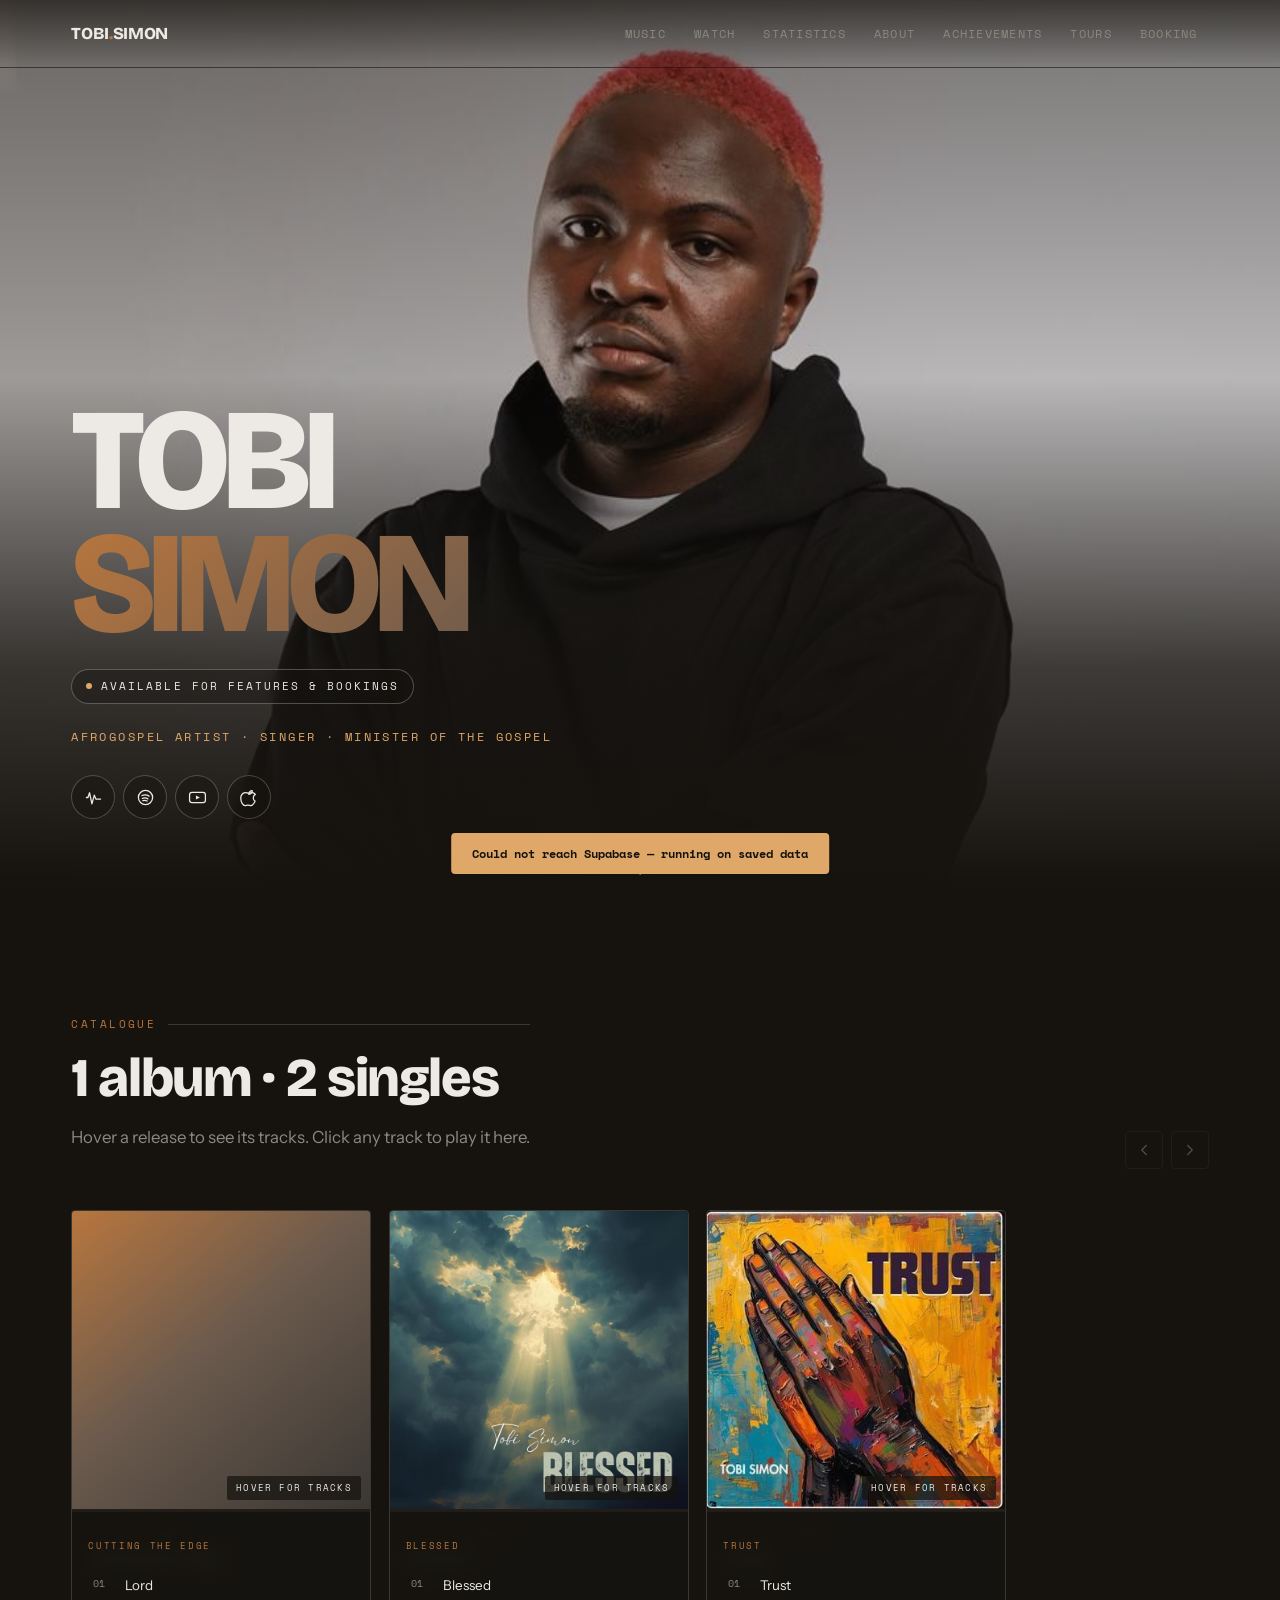
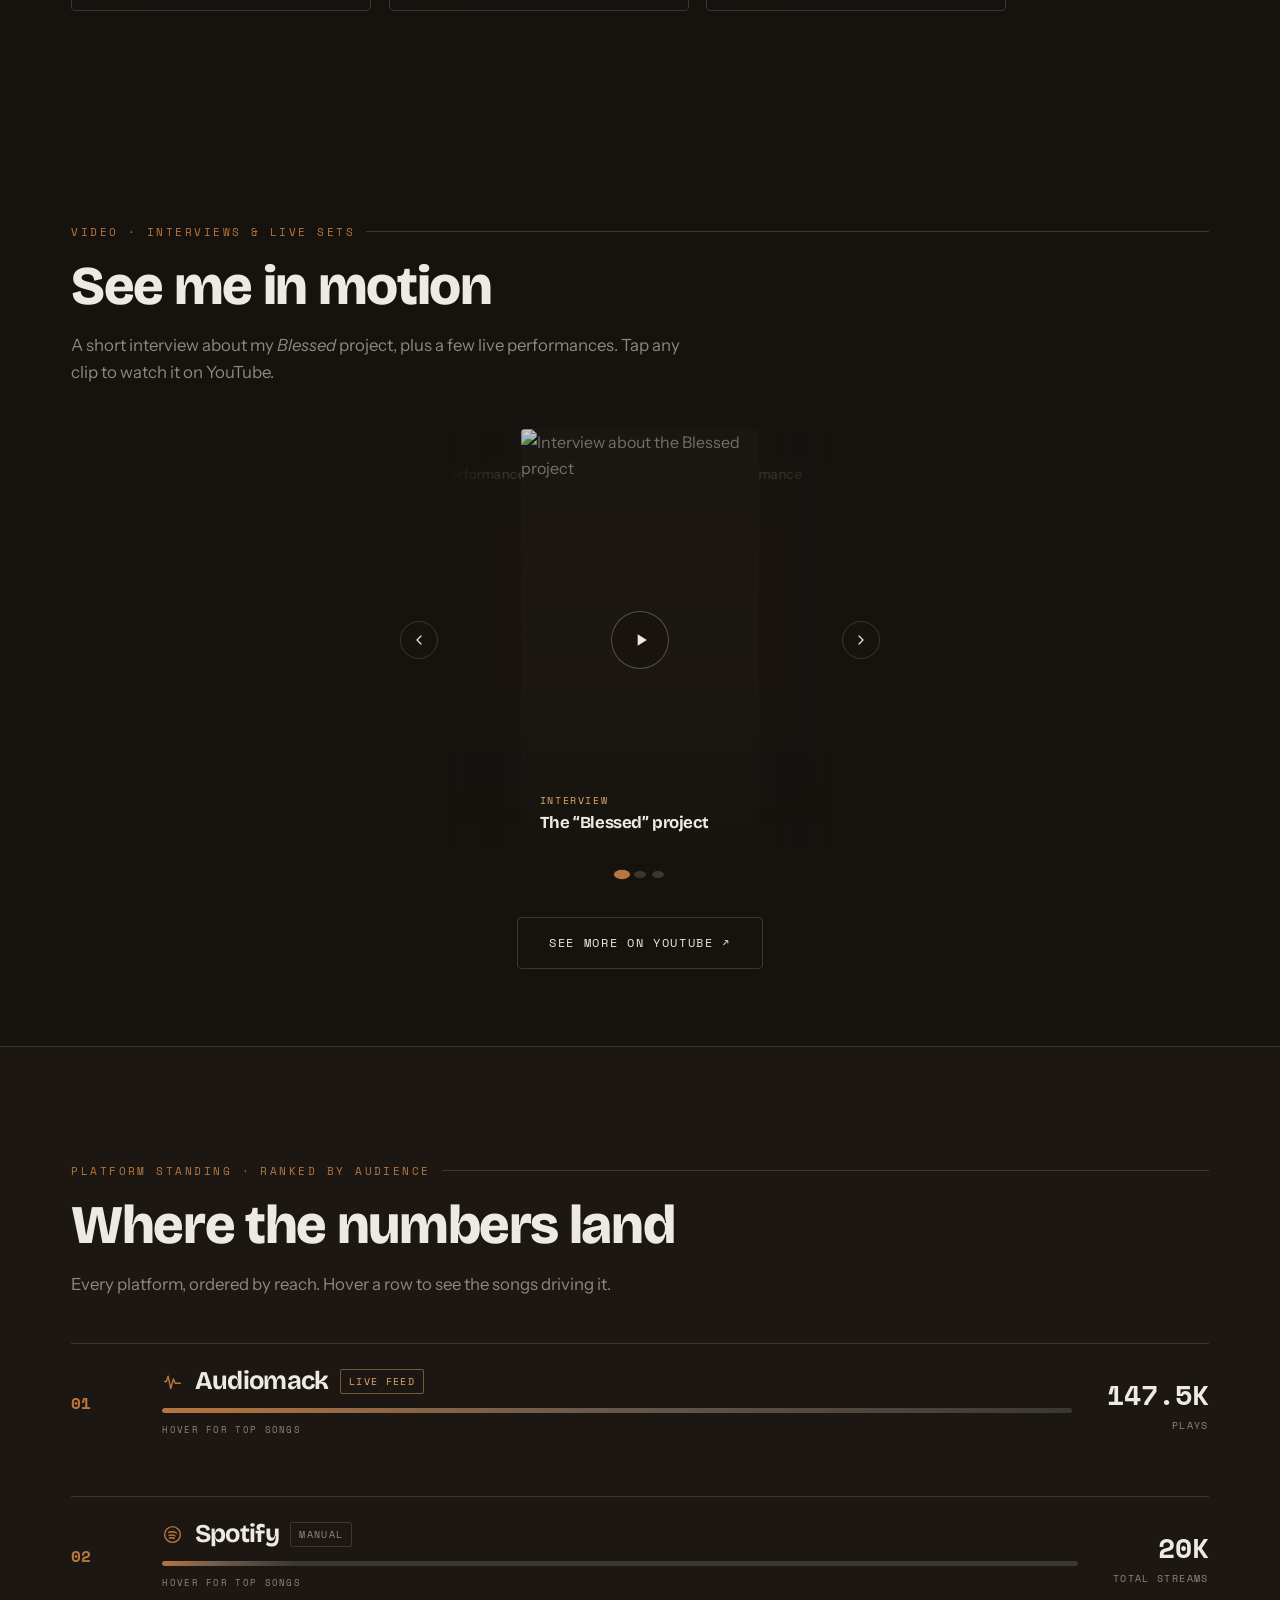
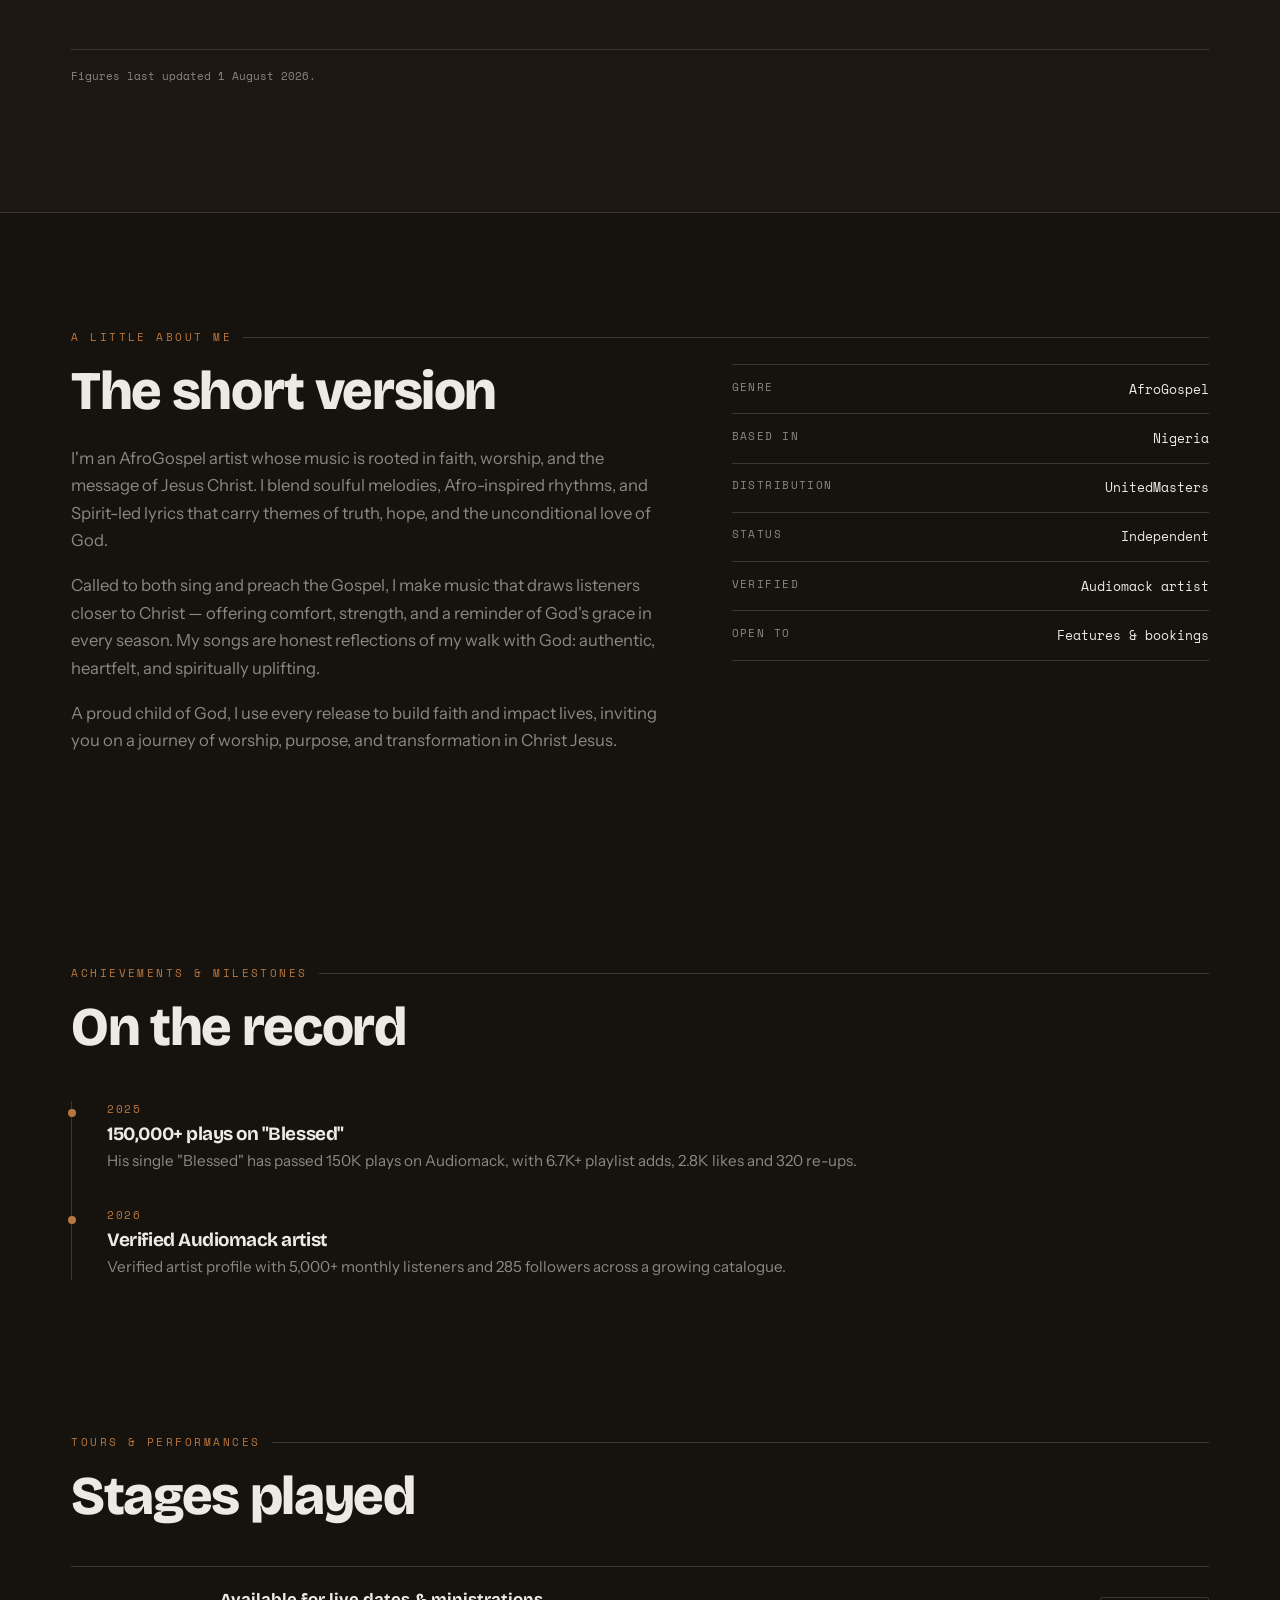
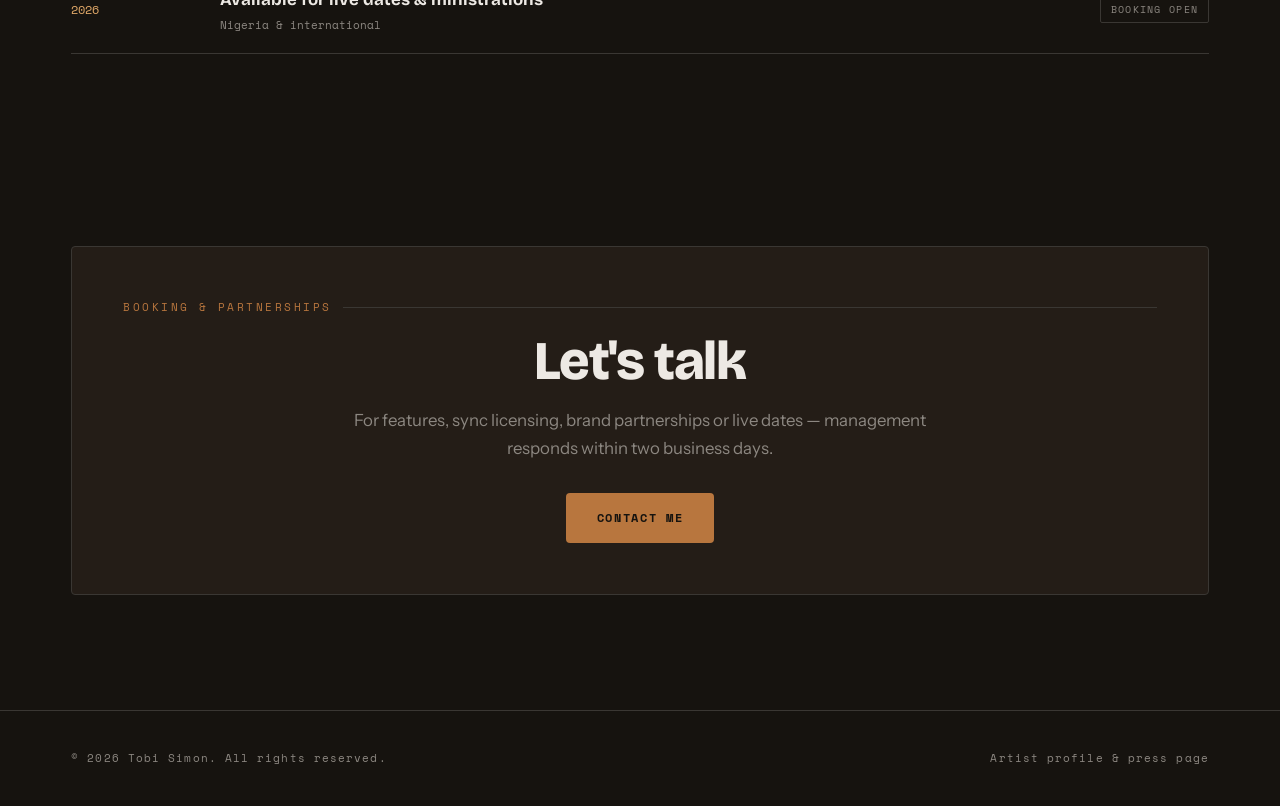
==== commit bfb21b1f: "Split admin onto its own page, add media carousels and visitor stats Owner editing is no longer bolt" ====
--- a/index.html
+++ b/index.html
@@ -14,47 +14,11 @@
 <link rel="preconnect" href="https://fonts.googleapis.com">
 <link rel="preconnect" href="https://fonts.gstatic.com" crossorigin>
 <link href="https://fonts.googleapis.com/css2?family=Bricolage+Grotesque:opsz,wght@12..96,400;12..96,700;12..96,800&family=Instrument+Sans:wght@400;500;600&family=Space+Mono:wght@400;700&display=swap" rel="stylesheet">
+<link rel="stylesheet" href="assets/shared.css">
 
 <style>
-/* ═══════════════════════════════════════════════════════════
-   1. TOKENS — change these to restyle everything
-   ═══════════════════════════════════════════════════════════ */
-:root{
-  --ink:#16130F; --umber:#241D17; --umber-lo:#1C1712;
-  --cognac:#B8763E; --brass:#E0A868;
-  --concrete:#8C8781; --graphite:#3A3733; --chalk:#EDE9E4;
-  --wash:linear-gradient(140deg,#B8763E 0%,#6B5A4D 46%,#3A3733 100%);
-  --display:'Bricolage Grotesque',system-ui,sans-serif;
-  --body:'Instrument Sans',system-ui,sans-serif;
-  --mono:'Space Mono',ui-monospace,monospace;
-  --gut:clamp(1.25rem,4vw,3.5rem);
-  --max:1240px; --nav-h:68px; --r:4px;
-}
-
-*,*::before,*::after{box-sizing:border-box}
-html{scroll-behavior:smooth;scroll-padding-top:calc(var(--nav-h) + 12px)}
-body{margin:0;background:var(--ink);color:var(--concrete);
-  font-family:var(--body);font-size:16px;line-height:1.65;-webkit-font-smoothing:antialiased}
-body[data-locked="true"]{overflow:hidden}
-img{max-width:100%;display:block}
-a{color:inherit;text-decoration:none}
-button{font:inherit;cursor:pointer;border:none;background:none;color:inherit}
-input,textarea,select{font:inherit}
-iframe{border:0;display:block}
-:focus-visible{outline:2px solid var(--brass);outline-offset:3px}
-
-.shell{width:100%;max-width:var(--max);margin-inline:auto;padding-inline:var(--gut)}
-.section{padding-block:clamp(4.5rem,9vw,8rem);position:relative}
-.section--tight{padding-block:clamp(3rem,6vw,5rem)}
-h1,h2,h3,h4{font-family:var(--display);color:var(--chalk);margin:0;line-height:1.02;letter-spacing:-.025em}
-.eyebrow{font-family:var(--mono);font-size:.7rem;letter-spacing:.22em;text-transform:uppercase;
-  color:var(--cognac);margin:0 0 1.1rem;display:flex;align-items:center;gap:.7rem}
-.eyebrow::after{content:"";flex:1;height:1px;background:var(--graphite)}
-.h-sec{font-size:clamp(2rem,5.2vw,3.4rem);font-weight:800}
-.lede{max-width:58ch;margin-top:1.1rem;font-size:1.05rem}
-.skip{position:absolute;left:-9999px;top:0;z-index:300;background:var(--brass);
-  color:var(--ink);padding:.7rem 1.1rem;font-weight:600}
-.skip:focus{left:1rem;top:1rem}
+/* Tokens, resets, .shell/.section/headings and small form/status
+   components now live in assets/shared.css (shared with admin.html). */
 
 /* ═══════════════════════════════════════════════════════════
    2. NAV
@@ -70,10 +34,6 @@
 .nav__link{font-family:var(--mono);font-size:.72rem;letter-spacing:.11em;text-transform:uppercase;
   padding:.55rem .7rem;border-radius:var(--r);color:var(--concrete);transition:color .2s,background .2s}
 .nav__link:hover{color:var(--chalk);background:rgba(184,118,62,.13)}
-.nav__cta{font-family:var(--mono);font-size:.72rem;letter-spacing:.11em;text-transform:uppercase;
-  padding:.6rem 1rem;border:1px solid var(--cognac);color:var(--brass);border-radius:var(--r);
-  transition:background .2s,color .2s;white-space:nowrap}
-.nav__cta:hover{background:var(--cognac);color:var(--ink)}
 .nav__burger{display:none;padding:.5rem;color:var(--chalk)}
 @media (max-width:980px){
   .nav__burger{display:block}
@@ -82,7 +42,6 @@
     gap:.15rem;transform:translateY(-125%);transition:transform .32s cubic-bezier(.4,0,.2,1)}
   .nav__links[data-open="true"]{transform:translateY(0)}
   .nav__link{padding:.85rem .2rem;border-bottom:1px solid rgba(58,55,51,.5)}
-  .nav__cta{margin-top:.8rem;text-align:center}
 }
 
 /* ═══════════════════════════════════════════════════════════
@@ -99,7 +58,7 @@
 .hero__in{position:relative;z-index:2;padding-bottom:clamp(3.5rem,9vh,7rem);width:100%}
 .hero__status{display:inline-flex;align-items:center;gap:.6rem;font-family:var(--mono);font-size:.7rem;
   letter-spacing:.18em;text-transform:uppercase;color:var(--chalk);border:1px solid rgba(237,233,228,.28);
-  padding:.45rem .85rem;border-radius:99px;margin-bottom:1.4rem;background:rgba(22,19,15,.4);backdrop-filter:blur(6px)}
+  padding:.45rem .85rem;border-radius:99px;margin-top:1.5rem;background:rgba(22,19,15,.4);backdrop-filter:blur(6px)}
 .hero__dot{width:6px;height:6px;border-radius:50%;background:var(--brass)}
 .hero__name{font-size:clamp(3rem,12.5vw,9rem);font-weight:800;letter-spacing:-.05em;line-height:.85}
 .hero__name em{font-style:normal;display:block;background:var(--wash);
@@ -214,25 +173,24 @@
 /* ═══════════════════════════════════════════════════════════
    6. PLAYER DOCK
    ═══════════════════════════════════════════════════════════ */
-.dock{position:fixed;left:0;right:0;bottom:0;z-index:90;background:rgba(28,23,18,.96);
-  backdrop-filter:blur(16px);border-top:1px solid var(--graphite);
-  transform:translateY(102%);transition:transform .34s cubic-bezier(.2,.8,.2,1)}
-.dock[data-open="true"]{transform:none}
-.dock__in{display:flex;align-items:center;gap:1rem;padding:.85rem var(--gut);
-  max-width:var(--max);margin-inline:auto}
-.dock__meta{min-width:0;flex:0 0 auto;max-width:34%}
-.dock__k{font-family:var(--mono);font-size:.56rem;letter-spacing:.18em;text-transform:uppercase;color:var(--cognac)}
-.dock__t{font-family:var(--display);font-weight:700;font-size:.98rem;color:var(--chalk);
-  margin-top:.15rem;overflow:hidden;text-overflow:ellipsis;white-space:nowrap}
-.dock__frame{flex:1 1 auto;min-width:0}
-.dock__frame iframe{width:100%;height:80px;border-radius:var(--r)}
-.dock__x{flex:0 0 auto;color:var(--concrete);padding:.5rem}
-.dock__x:hover{color:var(--chalk)}
+.dock{position:fixed;right:1.25rem;bottom:1.25rem;left:auto;z-index:90;width:340px;
+  max-width:calc(100vw - 1.5rem);background:rgba(28,23,18,.97);backdrop-filter:blur(16px);
+  border:1px solid var(--graphite);border-radius:14px;box-shadow:0 18px 50px rgba(0,0,0,.5);
+  overflow:hidden;transform:translateY(140%) scale(.98);opacity:0;pointer-events:none;
+  transition:transform .34s cubic-bezier(.2,.8,.2,1),opacity .28s}
+.dock[data-open="true"]{transform:none;opacity:1;pointer-events:auto}
+.dock__head{display:flex;align-items:center;gap:.6rem;padding:.6rem .7rem .5rem}
+.dock__meta{min-width:0;flex:1 1 auto}
+.dock__k{font-family:var(--mono);font-size:.54rem;letter-spacing:.18em;text-transform:uppercase;color:var(--cognac)}
+.dock__t{font-family:var(--display);font-weight:700;font-size:.9rem;color:var(--chalk);
+  margin-top:.1rem;overflow:hidden;text-overflow:ellipsis;white-space:nowrap}
+.dock__x{flex:0 0 auto;color:var(--concrete);padding:.3rem;line-height:0;border-radius:8px;
+  transition:color .2s,background .2s}
+.dock__x:hover{color:var(--chalk);background:rgba(184,118,62,.14)}
+.dock__frame{padding:0 .7rem .7rem;overflow:hidden}
+.dock__frame iframe{width:100%;height:252px;border-radius:8px;display:block;background:var(--umber)}
 @media (max-width:720px){
-  .dock__in{flex-wrap:wrap;gap:.6rem}
-  .dock__meta{max-width:none;flex:1 1 100%;order:1}
-  .dock__x{order:2}
-  .dock__frame{flex:1 1 100%;order:3}
+  .dock{right:.7rem;left:.7rem;bottom:calc(.7rem + env(safe-area-inset-bottom,0px));width:auto;max-width:none}
 }
 
 /* ═══════════════════════════════════════════════════════════
@@ -274,81 +232,28 @@
 .btn:hover{transform:translateY(-2px);opacity:.92}
 .btn-row{display:flex;gap:.8rem;justify-content:center;flex-wrap:wrap;margin-top:1.9rem}
 
+/* ── FLOATING CONTACT CTA ──
+   Sits just BELOW the fixed nav bar, not level with it, so it never
+   collides with the nav links (desktop) or the burger (mobile).
+   z-index stays under .nav (100) so the open mobile menu covers it. */
+.talk{position:fixed;top:calc(var(--nav-h) + 14px);right:clamp(1rem,4vw,2rem);z-index:95;
+  display:inline-flex;align-items:center;gap:.5rem;font-family:var(--mono);font-size:.68rem;
+  letter-spacing:.12em;text-transform:uppercase;font-weight:700;
+  padding:.7rem 1.1rem;border-radius:99px;background:var(--cognac);color:var(--ink);
+  border:1px solid var(--cognac);box-shadow:0 6px 22px rgba(10,8,6,.45);
+  opacity:0;transform:translateY(-8px);pointer-events:none;
+  transition:opacity .3s,transform .3s,background .2s}
+.talk[data-show="true"]{opacity:1;transform:none;pointer-events:auto}
+.talk:hover{background:var(--brass);border-color:var(--brass)}
+.talk svg{width:15px;height:15px;flex:0 0 auto}
+@media (max-width:560px){
+  .talk{padding:.6rem .8rem;font-size:0;gap:0}   /* icon only on small screens */
+  .talk svg{width:17px;height:17px}
+}
+
 .foot{border-top:1px solid var(--graphite);padding-block:2.4rem}
 .foot__in{display:flex;justify-content:space-between;gap:1rem;flex-wrap:wrap;align-items:center}
 .foot__t{font-family:var(--mono);font-size:.68rem;letter-spacing:.1em;color:var(--concrete)}
-
-/* ═══════════════════════════════════════════════════════════
-   8. LOGIN + ADMIN  (now with a reachable exit)
-   ═══════════════════════════════════════════════════════════ */
-.veil{position:fixed;inset:0;z-index:150;display:none;place-items:center;padding:1.2rem;
-  background:rgba(10,8,6,.82);backdrop-filter:blur(7px)}
-.veil[data-open="true"]{display:grid}
-.modal{width:100%;max-width:420px;background:var(--umber);border:1px solid var(--graphite);
-  border-radius:var(--r);padding:2rem;position:relative}
-.modal__t{font-family:var(--display);font-weight:800;font-size:1.5rem;color:var(--chalk)}
-.modal__s{font-size:.9rem;margin:.5rem 0 1.6rem}
-.field{margin-bottom:1rem}
-.field__l{display:block;font-family:var(--mono);font-size:.64rem;letter-spacing:.15em;
-  text-transform:uppercase;color:var(--concrete);margin-bottom:.45rem}
-.field__i{width:100%;background:var(--ink);border:1px solid var(--graphite);border-radius:var(--r);
-  padding:.72rem .85rem;color:var(--chalk);font-size:.92rem}
-.field__i:focus{border-color:var(--cognac);outline:none}
-textarea.field__i{min-height:82px;resize:vertical}
-.note{font-family:var(--mono);font-size:.66rem;line-height:1.7;color:var(--concrete);margin-top:1.1rem}
-.msg{font-family:var(--mono);font-size:.7rem;margin-top:.9rem;min-height:1.1rem;line-height:1.5}
-.msg[data-kind="bad"]{color:#D98A6B}
-.msg[data-kind="ok"]{color:var(--brass)}
-
-/* admin drawer — close button pinned INSIDE, always reachable */
-.scrim{position:fixed;inset:0;z-index:158;background:rgba(10,8,6,.6);opacity:0;pointer-events:none;
-  transition:opacity .3s}
-.scrim[data-open="true"]{opacity:1;pointer-events:auto}
-.admin{position:fixed;inset:0 0 0 auto;z-index:160;width:min(560px,100vw);
-  background:var(--umber-lo);border-left:1px solid var(--graphite);
-  transform:translateX(102%);transition:transform .35s cubic-bezier(.4,0,.2,1);
-  display:flex;flex-direction:column}
-.admin[data-open="true"]{transform:none}
-.admin__bar{display:flex;align-items:center;justify-content:space-between;gap:.6rem;
-  padding:1rem 1.2rem;border-bottom:1px solid var(--graphite);flex:0 0 auto;background:var(--umber)}
-.admin__t{font-family:var(--display);font-weight:800;font-size:1.05rem;color:var(--chalk);
-  overflow:hidden;text-overflow:ellipsis;white-space:nowrap}
-.admin__x{flex:0 0 auto;width:36px;height:36px;display:grid;place-items:center;border-radius:var(--r);
-  border:1px solid var(--graphite);color:var(--chalk)}
-.admin__x:hover{border-color:var(--cognac);color:var(--brass)}
-.admin__body{padding:1.3rem;overflow-y:auto;flex:1 1 auto}
-.admin__grp{margin-bottom:2.2rem}
-.admin__h{font-family:var(--mono);font-size:.66rem;letter-spacing:.16em;text-transform:uppercase;
-  color:var(--cognac);margin-bottom:.9rem;padding-bottom:.5rem;border-bottom:1px solid var(--graphite)}
-
-.statrow{display:grid;grid-template-columns:1fr 120px;gap:.7rem;align-items:center;margin-bottom:.65rem}
-.statrow__l{font-family:var(--mono);font-size:.75rem;color:var(--chalk)}
-.statrow__l small{display:block;color:var(--concrete);font-size:.62rem;letter-spacing:.1em;
-  text-transform:uppercase;margin-top:.15rem}
-.statrow__i{background:var(--ink);border:1px solid var(--graphite);border-radius:var(--r);
-  padding:.55rem .65rem;color:var(--chalk);font-family:var(--mono);font-size:.82rem;text-align:right;width:100%}
-.statrow__i:disabled{opacity:.42;cursor:not-allowed}
-.statrow__i:focus{border-color:var(--cognac);outline:none}
-
-.mini{font-family:var(--mono);font-size:.62rem;letter-spacing:.12em;text-transform:uppercase;
-  padding:.5rem .8rem;border:1px solid var(--graphite);border-radius:var(--r);color:var(--chalk)}
-.mini:hover{border-color:var(--cognac);color:var(--brass)}
-.mini--solid{background:var(--cognac);color:var(--ink);border-color:var(--cognac);font-weight:700}
-.mini--solid:hover{color:var(--ink);opacity:.9}
-.mini-row{display:flex;gap:.55rem;flex-wrap:wrap;margin-top:.9rem}
-.item{display:flex;justify-content:space-between;gap:.8rem;align-items:flex-start;
-  padding:.7rem 0;border-bottom:1px solid var(--graphite)}
-.item__t{font-size:.85rem;color:var(--chalk)}
-.item__s{font-family:var(--mono);font-size:.64rem;color:var(--concrete);margin-top:.15rem;
-  word-break:break-all;line-height:1.5}
-.item__x{font-family:var(--mono);font-size:.66rem;color:var(--concrete);flex:0 0 auto}
-.item__x:hover{color:#D98A6B}
-
-.toast{position:fixed;left:50%;bottom:1.6rem;transform:translate(-50%,180%);z-index:200;
-  background:var(--brass);color:var(--ink);font-family:var(--mono);font-size:.72rem;font-weight:700;
-  padding:.75rem 1.3rem;border-radius:var(--r);transition:transform .32s cubic-bezier(.2,.8,.2,1);
-  max-width:min(90vw,460px);text-align:center;line-height:1.5}
-.toast[data-show="true"]{transform:translate(-50%,0)}
 
 @media (prefers-reduced-motion:reduce){
   html{scroll-behavior:auto}
@@ -356,26 +261,74 @@
   .rung{opacity:1;transform:none}
 }
 
-/* ── WATCH / VIDEOS ── */
-.watch__grid{display:grid;grid-template-columns:repeat(3,1fr);gap:1.1rem;margin-top:2.6rem}
-.vid{position:relative;display:block;text-decoration:none;color:inherit;
-  background:var(--umber);border:1px solid var(--graphite);border-radius:var(--r);
-  overflow:hidden;transition:border-color .25s,transform .25s}
-.vid:hover{border-color:var(--cognac);transform:translateY(-4px)}
-.vid__thumb{position:relative;aspect-ratio:9/16;background:var(--wash);overflow:hidden}
-.vid__thumb img{position:absolute;inset:0;width:100%;height:100%;object-fit:cover}
-.vid__play{position:absolute;top:50%;left:50%;transform:translate(-50%,-50%);
-  width:60px;height:60px;border-radius:50%;background:rgba(22,19,15,.6);
-  backdrop-filter:blur(4px);display:grid;place-items:center;
-  border:1px solid rgba(237,233,228,.28);transition:background .22s,border-color .22s}
-.vid:hover .vid__play{background:var(--cognac);border-color:var(--cognac)}
-.vid__play svg{width:22px;height:22px;fill:var(--chalk);margin-left:3px;transition:fill .22s}
-.vid:hover .vid__play svg{fill:var(--ink)}
-.vid__in{padding:.95rem 1.05rem 1.1rem}
-.vid__k{font-family:var(--mono);font-size:.62rem;letter-spacing:.16em;text-transform:uppercase;color:var(--cognac)}
-.vid__t{font-family:var(--display);font-weight:700;font-size:1.02rem;color:var(--chalk);margin-top:.35rem}
-.watch__more{margin-top:2.4rem}
-@media (max-width:760px){.watch__grid{grid-template-columns:1fr;max-width:340px}}
+/* ── VERTICAL CAROUSEL — fades between items, one at a time.
+   Used by Watch, My Story and My Voice so the page never floods
+   with a grid of media. ── */
+.vcarousel{max-width:480px;margin:2.6rem auto 0}
+/* nav | media | nav — the arrows live in their own gutters, so they
+   can never sit on top of a photo, video or YouTube thumbnail. */
+.vcarousel__stage{display:flex;align-items:center;gap:.6rem}
+/* Coverflow: the viewport is a wide track, the centred item is 62% of
+   it, and its neighbours are pushed out to either side so they are
+   clipped into slivers — the cue that there is more to browse.
+   10/11 makes the 62%-wide centre item a true 9:16 portrait. */
+.vcarousel__viewport{position:relative;aspect-ratio:10/11;overflow:hidden;
+  background:transparent;flex:1 1 auto;min-width:0}
+/* Symmetric edge fade. Sits above every frame (z-index 5) but the
+   centre item spans 19%–81%, well inside the transparent band, so only
+   the peeking neighbours are dimmed — captions stay crisp. */
+.vcarousel__viewport::after{content:"";position:absolute;inset:0;z-index:5;pointer-events:none;
+  background:linear-gradient(to right,
+    var(--ink) 0%, rgba(22,19,15,.55) 5%, rgba(22,19,15,0) 14%,
+    rgba(22,19,15,0) 86%, rgba(22,19,15,.55) 95%, var(--ink) 100%)}
+.vcarousel__frame{position:absolute;top:0;bottom:0;left:50%;width:62%;margin-left:-31%;
+  display:block;text-decoration:none;color:inherit;overflow:hidden;border-radius:var(--r);
+  opacity:0;pointer-events:none;z-index:1;transform:scale(.72);
+  transition:transform .6s cubic-bezier(.4,0,.2,1),opacity .6s ease}
+.vcarousel__frame[data-pos="active"]{opacity:1;pointer-events:auto;z-index:3;
+  transform:translateX(0) scale(1)}
+.vcarousel__frame[data-pos="prev"],.vcarousel__frame[data-pos="next"]{
+  opacity:.45;pointer-events:auto;cursor:pointer;z-index:2}
+.vcarousel__frame[data-pos="prev"]{transform:translateX(-58%) scale(.84)}
+.vcarousel__frame[data-pos="next"]{transform:translateX(58%) scale(.84)}
+/* Only the centred item shows its caption and play button. */
+.vcarousel__frame:not([data-pos="active"]) .vcarousel__overlay,
+.vcarousel__frame:not([data-pos="active"]) .vcarousel__play{opacity:0}
+.vcarousel__frame img,.vcarousel__frame video{width:100%;height:100%;object-fit:cover;
+  display:block;background:var(--umber-lo)}
+.vcarousel__frame[data-fit="contain"] video{object-fit:contain;background:#000}
+.vcarousel__scrim{position:absolute;inset:0;pointer-events:none;
+  background:linear-gradient(to top,rgba(22,19,15,.88) 0%,rgba(22,19,15,.08) 42%,rgba(22,19,15,.22) 100%)}
+.vcarousel__play{position:absolute;top:50%;left:50%;transform:translate(-50%,-50%);z-index:4;
+  width:58px;height:58px;border-radius:50%;background:rgba(22,19,15,.55);backdrop-filter:blur(4px);
+  display:grid;place-items:center;border:1px solid rgba(237,233,228,.28);
+  transition:background .22s,border-color .22s,opacity .45s}
+.vcarousel__frame:hover .vcarousel__play{background:var(--cognac);border-color:var(--cognac)}
+.vcarousel__play svg{width:20px;height:20px;fill:var(--chalk);margin-left:2px;transition:fill .22s}
+.vcarousel__frame:hover .vcarousel__play svg{fill:var(--ink)}
+.vcarousel__overlay{position:absolute;left:0;right:0;bottom:0;z-index:4;
+  padding:1.1rem 1.2rem 1.3rem;pointer-events:none;transition:opacity .45s}
+.vcarousel__k{font-family:var(--mono);font-size:.62rem;letter-spacing:.16em;text-transform:uppercase;color:var(--brass)}
+.vcarousel__t{font-family:var(--display);font-weight:700;font-size:1.05rem;color:var(--chalk);margin-top:.3rem}
+.vcarousel__meta{margin-top:1rem;text-align:center;min-height:1.6em}
+.vcarousel__cap{font-size:.88rem;color:var(--chalk)}
+.vcarousel__link{display:inline-block;margin-top:.35rem;font-family:var(--mono);font-size:.66rem;
+  letter-spacing:.1em;text-transform:uppercase;color:var(--brass)}
+.vcarousel__link:hover{color:var(--chalk)}
+.vcarousel__row{display:flex;align-items:center;justify-content:center;gap:1rem;margin-top:1.2rem}
+.vcarousel__nav{width:38px;height:38px;flex:0 0 auto;display:grid;place-items:center;
+  border:1px solid var(--graphite);border-radius:50%;color:var(--chalk);
+  transition:border-color .2s,color .2s,background .2s}
+.vcarousel__nav:hover{border-color:var(--cognac);color:var(--brass);background:rgba(184,118,62,.13)}
+.vcarousel__dots{display:flex;gap:.4rem}
+@media (max-width:520px){
+  .vcarousel__stage{gap:.35rem}
+  .vcarousel__nav{width:32px;height:32px}
+}
+.vcarousel__dot{width:7px;height:7px;border-radius:50%;background:var(--graphite);
+  transition:background .2s,transform .2s}
+.vcarousel__dot[data-active="true"]{background:var(--cognac);transform:scale(1.35)}
+.watch__more{margin-top:2.4rem;text-align:center}
 </style>
 </head>
 <body>
@@ -393,7 +346,6 @@
       <a class="nav__link" href="#achievements">Achievements</a>
       <a class="nav__link" href="#tours">Tours</a>
       <a class="nav__link" href="#booking">Booking</a>
-      <button class="nav__cta" id="ownerBtn">Owner login</button>
     </div>
     <button class="nav__burger" id="burger" aria-label="Open menu" aria-expanded="false">
       <svg width="24" height="24" viewBox="0 0 24 24" fill="none" stroke="currentColor" stroke-width="1.6">
@@ -401,6 +353,14 @@
     </button>
   </div>
 </nav>
+
+<a class="talk" id="talkBtn" href="mailto:tobisimon247@gmail.com">
+  <svg viewBox="0 0 24 24" fill="none" stroke="currentColor" stroke-width="1.8"
+       stroke-linecap="round" stroke-linejoin="round" aria-hidden="true">
+    <path d="M21 11.5a8.4 8.4 0 01-9 8.4 8.9 8.9 0 01-3.9-.9L3 20.5l1.6-4.8A8.4 8.4 0 0112 3a8.4 8.4 0 019 8.5z"/>
+  </svg>
+  <span>Let's talk</span>
+</a>
 
 <main id="main">
 
@@ -417,8 +377,8 @@
 
   <div class="hero__in">
     <div class="shell">
+      <h1 class="hero__name">TOBI<em>SIMON</em></h1>
       <div class="hero__status"><span class="hero__dot"></span> Available for features &amp; bookings</div>
-      <h1 class="hero__name">TOBI<em>SIMON</em></h1>
       <p class="hero__role" id="heroRole"></p>
       <div class="hero__links" id="heroLinks"></div>
     </div>
@@ -461,47 +421,57 @@
     <p class="lede">A short interview about my <em>Blessed</em> project, plus a few live performances.
       Tap any clip to watch it on YouTube.</p>
 
-    <div class="watch__grid">
-
-      <a class="vid" href="https://youtube.com/shorts/RgcEPiS_Xzk" target="_blank" rel="noopener">
-        <div class="vid__thumb">
-          <img src="https://img.youtube.com/vi/RgcEPiS_Xzk/maxresdefault.jpg"
-               onerror="this.onerror=null;this.src='https://img.youtube.com/vi/RgcEPiS_Xzk/hqdefault.jpg'"
-               alt="Interview about the Blessed project" loading="lazy">
-          <span class="vid__play"><svg viewBox="0 0 24 24"><path d="M8 5v14l11-7z"/></svg></span>
+    <div class="vcarousel" id="watchCarousel">
+      <div class="vcarousel__stage">
+        <button class="vcarousel__nav" data-dir="-1" aria-label="Previous clip">
+          <svg width="16" height="16" viewBox="0 0 24 24" fill="none" stroke="currentColor"
+               stroke-width="1.8" stroke-linecap="round"><path d="M15 18l-6-6 6-6"/></svg></button>
+        <div class="vcarousel__viewport">
+
+          <a class="vcarousel__frame" href="https://youtube.com/shorts/RgcEPiS_Xzk" target="_blank" rel="noopener">
+            <img src="https://img.youtube.com/vi/RgcEPiS_Xzk/maxresdefault.jpg"
+                 onerror="this.onerror=null;this.src='https://img.youtube.com/vi/RgcEPiS_Xzk/hqdefault.jpg'"
+                 alt="Interview about the Blessed project" loading="lazy">
+            <div class="vcarousel__scrim"></div>
+            <span class="vcarousel__play"><svg viewBox="0 0 24 24"><path d="M8 5v14l11-7z"/></svg></span>
+            <div class="vcarousel__overlay">
+              <div class="vcarousel__k">Interview</div>
+              <h3 class="vcarousel__t">The &ldquo;Blessed&rdquo; project</h3>
+            </div>
+          </a>
+
+          <a class="vcarousel__frame" href="https://youtube.com/shorts/Lcf_Cn6ItHI" target="_blank" rel="noopener">
+            <img src="https://img.youtube.com/vi/Lcf_Cn6ItHI/maxresdefault.jpg"
+                 onerror="this.onerror=null;this.src='https://img.youtube.com/vi/Lcf_Cn6ItHI/hqdefault.jpg'"
+                 alt="Live performance" loading="lazy">
+            <div class="vcarousel__scrim"></div>
+            <span class="vcarousel__play"><svg viewBox="0 0 24 24"><path d="M8 5v14l11-7z"/></svg></span>
+            <div class="vcarousel__overlay">
+              <div class="vcarousel__k">Live</div>
+              <h3 class="vcarousel__t">Live performance</h3>
+            </div>
+          </a>
+
+          <a class="vcarousel__frame" href="https://youtube.com/shorts/MoQ81ojSmF4" target="_blank" rel="noopener">
+            <img src="https://img.youtube.com/vi/MoQ81ojSmF4/maxresdefault.jpg"
+                 onerror="this.onerror=null;this.src='https://img.youtube.com/vi/MoQ81ojSmF4/hqdefault.jpg'"
+                 alt="Live performance" loading="lazy">
+            <div class="vcarousel__scrim"></div>
+            <span class="vcarousel__play"><svg viewBox="0 0 24 24"><path d="M8 5v14l11-7z"/></svg></span>
+            <div class="vcarousel__overlay">
+              <div class="vcarousel__k">Live</div>
+              <h3 class="vcarousel__t">Live performance</h3>
+            </div>
+          </a>
+
         </div>
-        <div class="vid__in">
-          <div class="vid__k">Interview</div>
-          <h3 class="vid__t">The &ldquo;Blessed&rdquo; project</h3>
-        </div>
-      </a>
-
-      <a class="vid" href="https://youtube.com/shorts/Lcf_Cn6ItHI" target="_blank" rel="noopener">
-        <div class="vid__thumb">
-          <img src="https://img.youtube.com/vi/Lcf_Cn6ItHI/maxresdefault.jpg"
-               onerror="this.onerror=null;this.src='https://img.youtube.com/vi/Lcf_Cn6ItHI/hqdefault.jpg'"
-               alt="Live performance" loading="lazy">
-          <span class="vid__play"><svg viewBox="0 0 24 24"><path d="M8 5v14l11-7z"/></svg></span>
-        </div>
-        <div class="vid__in">
-          <div class="vid__k">Live</div>
-          <h3 class="vid__t">Live performance</h3>
-        </div>
-      </a>
-
-      <a class="vid" href="https://youtube.com/shorts/MoQ81ojSmF4" target="_blank" rel="noopener">
-        <div class="vid__thumb">
-          <img src="https://img.youtube.com/vi/MoQ81ojSmF4/maxresdefault.jpg"
-               onerror="this.onerror=null;this.src='https://img.youtube.com/vi/MoQ81ojSmF4/hqdefault.jpg'"
-               alt="Live performance" loading="lazy">
-          <span class="vid__play"><svg viewBox="0 0 24 24"><path d="M8 5v14l11-7z"/></svg></span>
-        </div>
-        <div class="vid__in">
-          <div class="vid__k">Live</div>
-          <h3 class="vid__t">Live performance</h3>
-        </div>
-      </a>
-
+        <button class="vcarousel__nav" data-dir="1" aria-label="Next clip">
+          <svg width="16" height="16" viewBox="0 0 24 24" fill="none" stroke="currentColor"
+               stroke-width="1.8" stroke-linecap="round"><path d="M9 18l6-6-6-6"/></svg></button>
+      </div>
+      <div class="vcarousel__row">
+        <div class="vcarousel__dots"></div>
+      </div>
     </div>
 
     <div class="watch__more">
@@ -542,6 +512,52 @@
     <p class="eyebrow">Achievements &amp; milestones</p>
     <h2 class="h-sec">On the record</h2>
     <div class="line" id="achievements-list"></div>
+
+    <div id="mediaWrap" style="display:none">
+      <div id="storyWrap" style="display:none;margin-top:4.5rem">
+        <p class="eyebrow">My Story</p>
+        <h2 class="h-sec">Behind the music</h2>
+        <p class="lede">Photos from the road, the studio and everywhere in between.</p>
+        <div class="vcarousel" id="storyCarousel">
+          <div class="vcarousel__stage">
+            <button class="vcarousel__nav" data-dir="-1" aria-label="Previous photo">
+              <svg width="16" height="16" viewBox="0 0 24 24" fill="none" stroke="currentColor"
+                   stroke-width="1.8" stroke-linecap="round"><path d="M15 18l-6-6 6-6"/></svg></button>
+            <div class="vcarousel__viewport"></div>
+            <button class="vcarousel__nav" data-dir="1" aria-label="Next photo">
+              <svg width="16" height="16" viewBox="0 0 24 24" fill="none" stroke="currentColor"
+                   stroke-width="1.8" stroke-linecap="round"><path d="M9 18l6-6-6-6"/></svg></button>
+          </div>
+          <div class="vcarousel__meta"><div class="vcarousel__cap"></div>
+            <a class="vcarousel__link" target="_blank" rel="noopener"></a></div>
+          <div class="vcarousel__row">
+            <div class="vcarousel__dots"></div>
+          </div>
+        </div>
+      </div>
+
+      <div id="voiceWrap" style="display:none;margin-top:4.5rem">
+        <p class="eyebrow">My Voice</p>
+        <h2 class="h-sec">Hear it live</h2>
+        <p class="lede">Clips from soundchecks, sessions and live sets.</p>
+        <div class="vcarousel" id="voiceCarousel">
+          <div class="vcarousel__stage">
+            <button class="vcarousel__nav" data-dir="-1" aria-label="Previous video">
+              <svg width="16" height="16" viewBox="0 0 24 24" fill="none" stroke="currentColor"
+                   stroke-width="1.8" stroke-linecap="round"><path d="M15 18l-6-6 6-6"/></svg></button>
+            <div class="vcarousel__viewport"></div>
+            <button class="vcarousel__nav" data-dir="1" aria-label="Next video">
+              <svg width="16" height="16" viewBox="0 0 24 24" fill="none" stroke="currentColor"
+                   stroke-width="1.8" stroke-linecap="round"><path d="M9 18l6-6-6-6"/></svg></button>
+          </div>
+          <div class="vcarousel__meta"><div class="vcarousel__cap"></div>
+            <a class="vcarousel__link" target="_blank" rel="noopener"></a></div>
+          <div class="vcarousel__row">
+            <div class="vcarousel__dots"></div>
+          </div>
+        </div>
+      </div>
+    </div>
   </div>
 </section>
 
@@ -563,8 +579,7 @@
       <p class="lede" style="margin-inline:auto">For features, sync licensing, brand partnerships
         or live dates — management responds within two business days.</p>
       <div class="btn-row">
-        <a class="btn btn--solid" id="mailBtn" href="#">Email management</a>
-        <a class="btn btn--ghost" id="pressBtn" href="#">Download press kit</a>
+        <a class="btn btn--solid" id="mailBtn" href="#">Contact me</a>
       </div>
     </div>
   </div>
@@ -580,266 +595,24 @@
 </footer>
 
 <!-- PLAYER DOCK -->
-<div class="dock" id="dock">
-  <div class="dock__in">
+<div class="dock" id="dock" role="region" aria-label="Now playing">
+  <div class="dock__head">
     <div class="dock__meta">
       <div class="dock__k">Now playing</div>
       <div class="dock__t" id="dockTitle">—</div>
     </div>
-    <div class="dock__frame" id="dockFrame"></div>
     <button class="dock__x" id="dockX" aria-label="Close player">
-      <svg width="20" height="20" viewBox="0 0 24 24" fill="none" stroke="currentColor"
-           stroke-width="1.6" stroke-linecap="round"><path d="M18 6L6 18M6 6l12 12"/></svg>
+      <svg width="18" height="18" viewBox="0 0 24 24" fill="none" stroke="currentColor"
+           stroke-width="1.7" stroke-linecap="round"><path d="M18 6L6 18M6 6l12 12"/></svg>
     </button>
   </div>
+  <div class="dock__frame" id="dockFrame"></div>
 </div>
 
-<!-- LOGIN -->
-<div class="veil" id="loginVeil" role="dialog" aria-modal="true" aria-labelledby="loginT">
-  <div class="modal">
-    <h2 class="modal__t" id="loginT">Owner login</h2>
-    <p class="modal__s">Sign in to update statistics, music, achievements and tour dates.</p>
-    <div class="field">
-      <label class="field__l" for="email">Email</label>
-      <input class="field__i" type="email" id="email" autocomplete="username">
-    </div>
-    <div class="field">
-      <label class="field__l" for="pass">Password</label>
-      <input class="field__i" type="password" id="pass" autocomplete="current-password">
-    </div>
-    <div class="mini-row">
-      <button class="mini mini--solid" id="doLogin">Sign in</button>
-      <button class="mini" id="closeLogin">Cancel</button>
-    </div>
-    <p class="msg" id="loginMsg"></p>
-    <p class="note" id="loginNote"></p>
-  </div>
-</div>
-
-<!-- ADMIN -->
-<div class="scrim" id="scrim"></div>
-<aside class="admin" id="admin" aria-label="Site administration">
-  <div class="admin__bar">
-    <span class="admin__t">Manage site</span>
-    <div class="mini-row" style="margin:0;flex-wrap:nowrap">
-      <button class="mini" id="resetContent">Load built-in content</button>
-      <button class="mini" id="signOut">Sign out</button>
-      <button class="admin__x" id="closeAdmin" aria-label="Close panel">
-        <svg width="18" height="18" viewBox="0 0 24 24" fill="none" stroke="currentColor"
-             stroke-width="1.7" stroke-linecap="round"><path d="M18 6L6 18M6 6l12 12"/></svg>
-      </button>
-    </div>
-  </div>
-
-  <div class="admin__body">
-
-    <div class="admin__grp">
-      <p class="admin__h">Platform statistics</p>
-      <div id="statEditor"></div>
-      <p class="note">Locked rows fetch their own number. Everything else you type in from
-        that platform's artist dashboard.</p>
-      <div class="mini-row">
-        <button class="mini mini--solid" id="saveStats">Save statistics</button>
-        <button class="mini" id="refetch">Refresh live sources</button>
-      </div>
-    </div>
-
-    <div class="admin__grp">
-      <p class="admin__h">Top songs (shown on hover)</p>
-      <div class="field">
-        <label class="field__l" for="tsPlatform">Platform</label>
-        <select class="field__i" id="tsPlatform"></select>
-      </div>
-      <div id="tsList"></div>
-      <div class="field" style="margin-top:.8rem">
-        <label class="field__l" for="tsTitle">Song title</label>
-        <input class="field__i" id="tsTitle">
-      </div>
-      <div class="field">
-        <label class="field__l" for="tsPlays">Plays on that platform</label>
-        <input class="field__i" id="tsPlays" type="number" min="0">
-      </div>
-      <button class="mini mini--solid" id="addTs">Add song</button>
-    </div>
-
-    <div class="admin__grp">
-      <p class="admin__h">Albums</p>
-      <div id="albumEditor"></div>
-      <div class="field" style="margin-top:1rem">
-        <label class="field__l" for="aTitle">Album title</label>
-        <input class="field__i" id="aTitle">
-      </div>
-      <div class="field">
-        <label class="field__l" for="aYear">Year</label>
-        <input class="field__i" id="aYear">
-      </div>
-      <div class="field">
-        <label class="field__l" for="aArt">Cover image path or URL</label>
-        <input class="field__i" id="aArt" placeholder="assets/album-one.jpg">
-      </div>
-      <button class="mini mini--solid" id="addAlbum">Add album</button>
-    </div>
-
-    <div class="admin__grp">
-      <p class="admin__h">Tracks</p>
-      <div class="field">
-        <label class="field__l" for="trAlbum">Album</label>
-        <select class="field__i" id="trAlbum"></select>
-      </div>
-      <div id="trList"></div>
-      <div class="field" style="margin-top:.8rem">
-        <label class="field__l" for="trTitle">Track title</label>
-        <input class="field__i" id="trTitle">
-      </div>
-      <div class="field">
-        <label class="field__l" for="trEmbed">Embed URL</label>
-        <input class="field__i" id="trEmbed" placeholder="https://audiomack.com/embed/song/...">
-      </div>
-      <p class="note" style="margin-top:0">Audiomack: open the song → Share → Embed → copy the
-        link inside src="…". Spotify: Share → Embed track. YouTube: Share → Embed.</p>
-      <button class="mini mini--solid" id="addTrack">Add track</button>
-    </div>
-
-    <div class="admin__grp">
-      <p class="admin__h">Achievements</p>
-      <div id="achEditor"></div>
-      <div class="field" style="margin-top:1rem">
-        <label class="field__l" for="achDate">Date</label>
-        <input class="field__i" id="achDate" placeholder="March 2026">
-      </div>
-      <div class="field">
-        <label class="field__l" for="achTitle">Title</label>
-        <input class="field__i" id="achTitle">
-      </div>
-      <div class="field">
-        <label class="field__l" for="achText">Detail</label>
-        <textarea class="field__i" id="achText"></textarea>
-      </div>
-      <button class="mini mini--solid" id="addAch">Add achievement</button>
-    </div>
-
-    <div class="admin__grp">
-      <p class="admin__h">Tours &amp; performances</p>
-      <div id="tourEditor"></div>
-      <div class="field" style="margin-top:1rem">
-        <label class="field__l" for="tDate">Date</label>
-        <input class="field__i" id="tDate" placeholder="12 Sep 2026">
-      </div>
-      <div class="field">
-        <label class="field__l" for="tVenue">Venue</label>
-        <input class="field__i" id="tVenue">
-      </div>
-      <div class="field">
-        <label class="field__l" for="tCity">City</label>
-        <input class="field__i" id="tCity">
-      </div>
-      <div class="field">
-        <label class="field__l" for="tKind">Billing</label>
-        <select class="field__i" id="tKind">
-          <option>Headline</option><option>Support</option>
-          <option>Festival</option><option>Guest</option></select>
-      </div>
-      <button class="mini mini--solid" id="addTour">Add date</button>
-    </div>
-
-    <div class="admin__grp">
-      <p class="admin__h">Profile &amp; links</p>
-      <div class="field">
-        <label class="field__l" for="pRole">Role line</label>
-        <input class="field__i" id="pRole">
-      </div>
-      <div class="field">
-        <label class="field__l" for="pEmail">Booking email</label>
-        <input class="field__i" id="pEmail" type="email">
-      </div>
-      <div id="linkEditor"></div>
-      <button class="mini mini--solid" id="saveProfile" style="margin-top:.8rem">Save profile</button>
-    </div>
-
-    <div class="admin__grp">
-      <p class="admin__h">Backup</p>
-      <p class="note" style="margin-top:0">Copy everything as JSON — a safety net you can paste
-        back if anything is ever lost.</p>
-      <div class="mini-row"><button class="mini" id="copyJson">Copy data as JSON</button></div>
-    </div>
-
-  </div>
-</aside>
-
 <div class="toast" id="toast"></div>
 
-<script>
-/* ═══════════════════════════════════════════════════════════
-   CONFIG
-   ═══════════════════════════════════════════════════════════ */
-const CONFIG = {
-  supabase: {
-    // Turn this back to true when the final site goes online (and the
-    // database's write-permission is fixed). false = read content from
-    // this file only, so the page never reverts to old saved data.
-    enabled: false,
-    url:     'https://kaoctekxuznfafwcoacl.supabase.co',
-    anonKey: 'sb_publishable_k-QV34vmMrw_FRyxZpvKNw__A3XuqqZ'
-  },
-  liveEndpoint: '',
-  demoPassword: 'demo'
-};
-
-/* ═══════════════════════════════════════════════════════════
-   DEFAULTS — the shape of the data. Saved data merges on top.
-   ═══════════════════════════════════════════════════════════ */
-const DEFAULTS = {
-  updated: '1 August 2026',
-  profile: {
-    role: 'AfroGospel Artist \u00b7 Singer \u00b7 Minister of the Gospel',
-    email: 'booking@tobisimon.com',
-    pressKit: '#',
-    heroImage: '[data-uri]',
-    bio: [
-      'I\'m an AfroGospel artist whose music is rooted in faith, worship, and the message of Jesus Christ. I blend soulful melodies, Afro-inspired rhythms, and Spirit-led lyrics that carry themes of truth, hope, and the unconditional love of God.',
-      "Called to both sing and preach the Gospel, I make music that draws listeners closer to Christ \u2014 offering comfort, strength, and a reminder of God's grace in every season. My songs are honest reflections of my walk with God: authentic, heartfelt, and spiritually uplifting.",
-      'A proud child of God, I use every release to build faith and impact lives, inviting you on a journey of worship, purpose, and transformation in Christ Jesus.'
-    ]
-  },
-  facts: [
-    { k:'Genre', v:'AfroGospel' }, { k:'Based in', v:'Nigeria' },
-    { k:'Distribution', v:'UnitedMasters' }, { k:'Status', v:'Independent' },
-    { k:'Verified', v:'Audiomack artist' }, { k:'Open to', v:'Features & bookings' }
-  ],
-  platforms: [
-    { id:'audiomack', name:'Audiomack',     unit:'plays',         value:152804, live:true,  url:'https://audiomack.com/tobiis_simon', top:[ { title:'Blessed', plays:151000 } ] },
-    { id:'spotify',   name:'Spotify',       unit:'total streams', value:21813, live:false, url:'https://open.spotify.com/artist/5ok8MLJr3qnLKP6DsH08le', top:[
-        { title:'Blessed', plays:8544 }, { title:'Grace', plays:7092 },
-        { title:'Working Together', plays:2562 }, { title:'Lord', plays:906 },
-        { title:'Gospel', plays:757 }
-    ] },
-    { id:'youtube',   name:'YouTube Music', unit:'views',         value:0, live:true,  url:'https://music.youtube.com/channel/UCFswpR9CIfDUqMCCqttb8Dw', top:[] },
-    { id:'apple',     name:'Apple Music',   unit:'plays',         value:0, live:false, url:'https://music.apple.com/gb/artist/tobi-simon/1721548707', top:[] }
-  ],
-  albums: [
-    { title:'Cutting the Edge', kind:'Album', year:'2023', art:'https://i.audiomack.com/tobi-simon-2/9195296-co.webp?width=760', tracks:[
-        { title:'Lord',             embed:'https://audiomack.com/embed/song/tobiis_simon/lord' },
-        { title:'Gospel',           embed:'https://audiomack.com/embed/song/tobiis_simon/gospel' },
-        { title:'Grace',            embed:'https://audiomack.com/embed/song/tobiis_simon/grace' },
-        { title:'Working Together', embed:'https://audiomack.com/embed/song/tobiis_simon/working-together' },
-        { title:'Its Over',         embed:'https://audiomack.com/embed/song/tobiis_simon/its-over' },
-        { title:'Your Love',        embed:'https://audiomack.com/embed/song/tobiis_simon/your-love' },
-        { title:'Never Suffer',     embed:'https://audiomack.com/embed/song/tobiis_simon/never-suffer' }
-    ] },
-    { title:'Blessed', kind:'Single', year:'2025', art:'[data-uri]', tracks:[ { title:'Blessed', embed:'https://audiomack.com/embed/song/tobiis_simon/blessed' } ] },
-    { title:'Trust',   kind:'Single', year:'2026', art:'[data-uri]', tracks:[ { title:'Trust', embed:'https://audiomack.com/embed/song/tobiis_simon/trust' } ] }
-  ],
-  achievements: [
-    { date:'2025', title:'150,000+ plays on "Blessed"',
-      text:'His single "Blessed" has passed 150K plays on Audiomack, with 6.7K+ playlist adds, 2.8K likes and 320 re-ups.' },
-    { date:'2026', title:'Verified Audiomack artist',
-      text:'Verified artist profile with 5,000+ monthly listeners and 285 followers across a growing catalogue.' }
-  ],
-  tours: [
-    { date:'2026', venue:'Available for live dates & ministrations', city:'Nigeria & international', kind:'Booking open' }
-  ],
-  history: []
-};
+<script type="module">
+import { CONFIG, DEFAULTS, esc, compact, isRealPayload, hydrate } from './assets/shared-data.js';
 
 let DATA = structuredClone(DEFAULTS);
 
@@ -851,17 +624,6 @@
 const REDUCED = window.matchMedia('(prefers-reduced-motion: reduce)').matches;
 const TOUCH   = window.matchMedia('(hover: none)').matches;
 
-function compact(n){
-  n = Number(n) || 0;
-  if (n >= 1e9) return (n/1e9).toFixed(1).replace(/\.0$/,'') + 'B';
-  if (n >= 1e6) return (n/1e6).toFixed(1).replace(/\.0$/,'') + 'M';
-  if (n >= 1e3) return (n/1e3).toFixed(1).replace(/\.0$/,'') + 'K';
-  return String(n);
-}
-function esc(s){
-  return String(s ?? '').replace(/[&<>"']/g, c =>
-    ({'&':'&amp;','<':'&lt;','>':'&gt;','"':'&quot;',"'":'&#39;'}[c]));
-}
 function toast(text){
   const t = $('#toast');
   t.textContent = text; t.dataset.show = 'true';
@@ -869,31 +631,6 @@
   t._timer = setTimeout(() => t.dataset.show = 'false', 3400);
 }
 const ranked = () => [...(DATA.platforms || [])].sort((a,b) => b.value - a.value);
-
-/* Only accept saved data that actually contains something.
-   An empty object is NOT valid data — the bug that cost us earlier. */
-function isRealPayload(p){
-  return p && typeof p === 'object' && !Array.isArray(p) && Object.keys(p).length > 0;
-}
-/* Merge saved data over defaults, so new fields never break old saves. */
-function hydrate(saved){
-  const base = structuredClone(DEFAULTS);
-  if (!isRealPayload(saved)) return base;
-  return {
-    ...base, ...saved,
-    profile: { ...base.profile, ...(saved.profile || {}) },
-    platforms: Array.isArray(saved.platforms) && saved.platforms.length
-      ? saved.platforms.map(p => ({ ...p, top: Array.isArray(p.top) ? p.top : [] }))
-      : base.platforms,
-    albums: Array.isArray(saved.albums) && saved.albums.length
-      ? saved.albums.map(a => ({ ...a, tracks: Array.isArray(a.tracks) ? a.tracks : [] }))
-      : base.albums,
-    facts:        Array.isArray(saved.facts)        ? saved.facts        : base.facts,
-    achievements: Array.isArray(saved.achievements) ? saved.achievements : base.achievements,
-    tours:        Array.isArray(saved.tours)        ? saved.tours        : base.tours,
-    history:      Array.isArray(saved.history)      ? saved.history      : []
-  };
-}
 
 const GLYPH = {
   audiomack:'<path d="M3 12h2l2-6 3 14 3-11 2 5h6"/>',
@@ -906,12 +643,107 @@
 const glyph = id => GLYPH[id] || GLYPH._default;
 
 /* ═══════════════════════════════════════════════════════════
+   VERTICAL CAROUSEL — fades between one item at a time so
+   Watch / My Story / My Voice never flood the page with a grid.
+   ═══════════════════════════════════════════════════════════ */
+function initCarousel(root, { interval = 5200 } = {}){
+  if (!root) return;
+  if (root._vcCleanup) root._vcCleanup();  // re-render safe: drop the previous wiring first
+
+  const frames = Array.from(root.querySelectorAll('.vcarousel__frame'));
+  const row    = root.querySelector('.vcarousel__row');
+  const dotsWrap = root.querySelector('.vcarousel__dots');
+  const capEl  = root.querySelector('.vcarousel__cap');
+  const linkEl = root.querySelector('.vcarousel__link');
+  if (!frames.length) return;
+  const ac = new AbortController();
+  let idx = 0, timer = null;
+  root._vcCleanup = () => { clearInterval(timer); ac.abort(); };
+
+  function updateMeta(i){
+    const f = frames[i];
+    if (capEl)  capEl.textContent = f.dataset.caption || '';
+    if (linkEl){
+      const href = f.dataset.link || '';
+      linkEl.style.display = href ? '' : 'none';
+      linkEl.href = href;
+    }
+  }
+
+  /* Re-render safe: a carousel may be re-initialised with a different
+     number of items, so always restore the controls before deciding. */
+  const navs = Array.from(root.querySelectorAll('.vcarousel__nav'));
+  if (row) row.style.display = '';
+  navs.forEach(b => b.style.display = '');
+
+  if (frames.length === 1){
+    frames[0].dataset.pos = 'active';
+    updateMeta(0);
+    if (row) row.style.display = 'none';
+    navs.forEach(b => b.style.display = 'none');   // nothing to page to
+    return;
+  }
+
+  if (dotsWrap) dotsWrap.innerHTML = frames.map((_, i) =>
+    `<button class="vcarousel__dot" data-i="${i}" aria-label="Slide ${i+1}"></button>`).join('');
+  const dots = dotsWrap ? Array.from(dotsWrap.children) : [];
+
+  function show(i){
+    const outVideo = frames[idx]?.querySelector('video');
+    if (outVideo) outVideo.pause();
+    idx = (i + frames.length) % frames.length;
+    const prev = (idx - 1 + frames.length) % frames.length;
+    const nxt  = (idx + 1) % frames.length;
+    /* With exactly two items prev and next are the same frame, so the
+       prev slot is skipped and the other item peeks from the right. */
+    frames.forEach((f, n) => {
+      f.dataset.pos = n === idx ? 'active'
+                    : n === nxt ? 'next'
+                    : (n === prev && frames.length > 2) ? 'prev'
+                    : 'far';
+    });
+    dots.forEach((d, n) => d.dataset.active = String(n === idx));
+    updateMeta(idx);
+  }
+  function next(){ show(idx + 1); }
+  function stop(){ clearInterval(timer); timer = null; }
+  function start(){ if (REDUCED) return; stop(); timer = setInterval(next, interval); }
+
+  const opts = { signal: ac.signal };
+  root.querySelectorAll('[data-dir]').forEach(btn =>
+    btn.addEventListener('click', () => { show(idx + Number(btn.dataset.dir)); start(); }, opts));
+  dots.forEach(d => d.addEventListener('click', () => { show(Number(d.dataset.i)); start(); }, opts));
+
+  frames.forEach((f, n) => {
+    /* A side preview is a navigation control, not a link — clicking it
+       brings it to the centre instead of opening its destination. */
+    f.addEventListener('click', e => {
+      if (f.dataset.pos === 'active') return;
+      e.preventDefault();
+      show(n); start();
+    }, opts);
+
+    const v = f.querySelector('video');
+    if (!v) return;
+    v.addEventListener('play',  stop, opts);
+    v.addEventListener('pause', () => { if (f.dataset.pos === 'active') start(); }, opts);
+  });
+
+  root.addEventListener('mouseenter', stop, opts);
+  root.addEventListener('mouseleave', start, opts);
+  root.addEventListener('focusin', stop, opts);
+  root.addEventListener('focusout', start, opts);
+
+  show(0);
+  start();
+}
+
+/* ═══════════════════════════════════════════════════════════
    RENDER — public page
    ═══════════════════════════════════════════════════════════ */
 function renderHero(){
   $('#heroRole').textContent = DATA.profile.role || '';
   $('#mailBtn').href  = 'mailto:' + (DATA.profile.email || '');
-  $('#pressBtn').href = DATA.profile.pressKit || '#';
   if (DATA.profile.heroImage){
     const img = $('#heroPhoto');
     if (img) img.src = DATA.profile.heroImage;
@@ -1089,9 +921,33 @@
       <div class="tour__s">${esc(t.kind)}</div></div>`).join('');
 }
 
+/* My Story (photos) and My Voice (videos), uploaded from admin.html.
+   Each group hides itself when empty rather than showing an empty carousel. */
+function renderMedia(){
+  const story = Array.isArray(DATA.media?.story) ? DATA.media.story : [];
+  const voice = Array.isArray(DATA.media?.voice) ? DATA.media.voice : [];
+
+  $('#mediaWrap').style.display = (story.length || voice.length) ? '' : 'none';
+  $('#storyWrap').style.display = story.length ? '' : 'none';
+  $('#voiceWrap').style.display = voice.length ? '' : 'none';
+
+  if (story.length){
+    $('#storyCarousel .vcarousel__viewport').innerHTML = story.map(m => `
+      <div class="vcarousel__frame" data-caption="${esc(m.caption || '')}" data-link="${esc(m.link || '')}">
+        <img src="${esc(m.url)}" alt="${esc(m.caption || 'Photo')}" loading="lazy"></div>`).join('');
+    initCarousel($('#storyCarousel'));
+  }
+  if (voice.length){
+    $('#voiceCarousel .vcarousel__viewport').innerHTML = voice.map(m => `
+      <div class="vcarousel__frame" data-fit="contain" data-caption="${esc(m.caption || '')}" data-link="${esc(m.link || '')}">
+        <video src="${esc(m.url)}" controls preload="metadata" playsinline></video></div>`).join('');
+    initCarousel($('#voiceCarousel'));
+  }
+}
+
 function renderAll(){
   renderHero(); renderRail(); renderLadder();
-  renderBio(); renderAchievements(); renderTours();
+  renderBio(); renderAchievements(); renderTours(); renderMedia();
 }
 
 /* ═══════════════════════════════════════════════════════════
@@ -1107,11 +963,11 @@
     return;
   }
   $('#dockTitle').textContent = track.title + ' · ' + album.title;
+  const sep = track.embed.includes('?') ? '&' : '?';
   $('#dockFrame').innerHTML =
-    `<iframe src="${esc(track.embed)}" allow="autoplay; encrypted-media; clipboard-write"
+    `<iframe src="${esc(track.embed + sep + 'autoplay=1')}" scrolling="no" allow="autoplay; encrypted-media; clipboard-write"
       allowfullscreen loading="lazy" title="${esc(track.title)}"></iframe>`;
   $('#dock').dataset.open = 'true';
-  $('#dock').scrollIntoView({ behavior: 'smooth', block: 'start' });
 
   $$('.trk').forEach(b => b.dataset.playing =
     (b.dataset.a === String(ai) && b.dataset.t === String(ti)) ? 'true' : 'false');
@@ -1144,18 +1000,15 @@
 }
 
 /* ═══════════════════════════════════════════════════════════
-   SUPABASE
-   ═══════════════════════════════════════════════════════════ */
-let sb = null, signedIn = false;
+   SUPABASE — read only. Editing happens on admin.html; this page
+   just displays whatever was last saved there.
+   ═══════════════════════════════════════════════════════════ */
 const connected = () => Boolean(CONFIG.supabase.enabled && CONFIG.supabase.url && CONFIG.supabase.anonKey);
 
 async function initSupabase(){
-  $('#loginNote').textContent = connected()
-    ? 'Signed-in sessions are remembered on this device.'
-    : 'Demo mode — any email with password "demo". Fill CONFIG.supabase for real accounts.';
-
   if (!connected()) return;
 
+  let sb;
   try{
     const { createClient } = await import('https://esm.sh/@supabase/supabase-js@2');
     sb = createClient(CONFIG.supabase.url, CONFIG.supabase.anonKey);
@@ -1171,135 +1024,64 @@
   if (error) console.warn('Read failed:', error.message);
   else if (isRealPayload(data?.payload)){ DATA = hydrate(data.payload); renderAll(); }
   else console.info('Database row is empty — using built-in defaults.');
-
-  const { data: sess } = await sb.auth.getSession();
-  if (sess?.session){ signedIn = true; markSignedIn(); }
-}
-
-function markSignedIn(){
-  $('#ownerBtn').textContent = 'Manage site';
-}
-
-async function signIn(email, password){
-  if (!sb) return { ok: password === CONFIG.demoPassword,
-                    message: 'Demo mode: the password is "demo".' };
-  const { error } = await sb.auth.signInWithPassword({ email, password });
-  return { ok: !error, message: error?.message };
-}
-
-async function persist(){
-  if (!sb){ toast('Saved for this session only — use "Copy data as JSON" to keep it'); return; }
-  const { error } = await sb.from('site_content')
-    .upsert({ id: 1, payload: DATA }, { onConflict: 'id' });
-  if (error){
-    console.error('Save failed:', error);
-    toast('Save failed: ' + error.message);   // the real reason, not a guess
-  } else {
-    toast('Saved');
+}
+
+/* ═══════════════════════════════════════════════════════════
+   VISITOR STATS — anonymous counting for the owner dashboard.
+   No cookies, no IP, no personal data: just a random id held in
+   sessionStorage so one visit isn't counted as several people.
+   Posted straight to the REST endpoint rather than through
+   supabase-js, because `keepalive` lets the exit event survive the
+   page closing — a normal request would be cancelled mid-flight.
+   ═══════════════════════════════════════════════════════════ */
+const VISIT_START = Date.now();
+
+function sessionId(){
+  try{
+    let id = sessionStorage.getItem('ts_sid');
+    if (!id){
+      id = crypto.randomUUID ? crypto.randomUUID() : String(Math.random()).slice(2) + Date.now();
+      sessionStorage.setItem('ts_sid', id);
+    }
+    return id;
+  }catch{
+    return 'no-storage';   // private mode / storage blocked
   }
 }
 
-/* ═══════════════════════════════════════════════════════════
-   ADMIN
-   ═══════════════════════════════════════════════════════════ */
-function renderAdmin(){
-  $('#statEditor').innerHTML = DATA.platforms.map(p => `
-    <div class="statrow">
-      <div class="statrow__l">${esc(p.name)}<small>${p.live ? 'auto · locked' : 'manual entry'}</small></div>
-      <input class="statrow__i" type="number" min="0" data-pid="${esc(p.id)}"
-             value="${p.value}" ${p.live ? 'disabled' : ''}></div>`).join('');
-
-  const pSel = $('#tsPlatform');
-  const keepP = pSel.value;
-  pSel.innerHTML = DATA.platforms.map(p =>
-    `<option value="${esc(p.id)}">${esc(p.name)}</option>`).join('');
-  if (keepP) pSel.value = keepP;
-  renderTopSongs();
-
-  const aSel = $('#trAlbum');
-  const keepA = aSel.value;
-  aSel.innerHTML = DATA.albums.map((a, i) =>
-    `<option value="${i}">${esc(a.title)}</option>`).join('');
-  if (keepA) aSel.value = keepA;
-  renderTrackList();
-
-  $('#albumEditor').innerHTML = DATA.albums.map((a, i) => `
-    <div class="item"><div><div class="item__t">${esc(a.title)}</div>
-      <div class="item__s">${esc(a.year)} · ${(a.tracks||[]).length} tracks</div></div>
-      <button class="item__x" data-del="album" data-i="${i}">Remove</button></div>`).join('');
-
-  $('#achEditor').innerHTML = DATA.achievements.map((a, i) => `
-    <div class="item"><div><div class="item__t">${esc(a.title)}</div>
-      <div class="item__s">${esc(a.date)}</div></div>
-      <button class="item__x" data-del="ach" data-i="${i}">Remove</button></div>`).join('');
-
-  $('#tourEditor').innerHTML = DATA.tours.map((t, i) => `
-    <div class="item"><div><div class="item__t">${esc(t.venue)}</div>
-      <div class="item__s">${esc(t.date)} · ${esc(t.city)}</div></div>
-      <button class="item__x" data-del="tour" data-i="${i}">Remove</button></div>`).join('');
-
-  $('#pRole').value  = DATA.profile.role || '';
-  $('#pEmail').value = DATA.profile.email || '';
-  $('#linkEditor').innerHTML = DATA.platforms.map(p => `
-    <div class="field"><label class="field__l">${esc(p.name)} profile link</label>
-      <input class="field__i" data-link="${esc(p.id)}" value="${esc(p.url || '')}"
-             placeholder="https://..."></div>`).join('');
-}
-
-function renderTopSongs(){
-  const p = DATA.platforms.find(x => x.id === $('#tsPlatform').value);
-  const songs = p && Array.isArray(p.top) ? p.top : [];
-  $('#tsList').innerHTML = songs.length
-    ? songs.map((s, i) => `
-      <div class="item"><div><div class="item__t">${esc(s.title)}</div>
-        <div class="item__s">${compact(s.plays)} plays</div></div>
-        <button class="item__x" data-del="ts" data-i="${i}">Remove</button></div>`).join('')
-    : '<p class="note" style="margin-top:0">No songs added for this platform yet.</p>';
-}
-
-function renderTrackList(){
-  const ai = Number($('#trAlbum').value);
-  const album = DATA.albums[ai];
-  const tracks = album && Array.isArray(album.tracks) ? album.tracks : [];
-  $('#trList').innerHTML = tracks.length
-    ? tracks.map((t, i) => `
-      <div class="item"><div><div class="item__t">${esc(t.title)}</div>
-        <div class="item__s">${t.embed ? esc(t.embed) : 'No embed link — will not play'}</div></div>
-        <button class="item__x" data-del="track" data-i="${i}">Remove</button></div>`).join('')
-    : '<p class="note" style="margin-top:0">No tracks on this album yet.</p>';
-}
-
-function stamp(){
-  DATA.updated = new Date().toLocaleDateString('en-GB',
-    { day:'numeric', month:'long', year:'numeric' });
-}
-
-/* Record a dated snapshot so a growth chart is possible in a few months.
-   Costs nothing now. Impossible to recover later if we skip it. */
-function snapshot(){
-  const today = new Date().toISOString().slice(0,10);
-  const row = { date: today };
-  DATA.platforms.forEach(p => row[p.id] = p.value);
-  DATA.history = (DATA.history || []).filter(h => h.date !== today);
-  DATA.history.push(row);
-  if (DATA.history.length > 400) DATA.history = DATA.history.slice(-400);
-}
+function track(kind, extra = {}){
+  if (!connected()) return;
+  fetch(CONFIG.supabase.url + '/rest/v1/site_events', {
+    method: 'POST',
+    keepalive: true,
+    headers: {
+      'Content-Type': 'application/json',
+      apikey: CONFIG.supabase.anonKey,
+      Authorization: 'Bearer ' + CONFIG.supabase.anonKey,
+      Prefer: 'return=minimal'
+    },
+    body: JSON.stringify({ kind, session_id: sessionId(), ...extra })
+  }).catch(() => {});   // analytics must never break the page
+}
+
+/* Time on page. Fires once, on whichever exit signal arrives first —
+   pagehide is unreliable on mobile, visibilitychange covers it. */
+let leaveSent = false;
+function sendLeave(){
+  if (leaveSent) return;
+  const seconds = Math.round((Date.now() - VISIT_START) / 1000);
+  if (seconds < 1 || seconds > 3600) return;   // matches the SQL sanity range
+  leaveSent = true;
+  track('leave', { seconds });
+}
+window.addEventListener('pagehide', sendLeave);
+document.addEventListener('visibilitychange', () => {
+  if (document.visibilityState === 'hidden') sendLeave();
+});
 
 /* ═══════════════════════════════════════════════════════════
    WIRING
    ═══════════════════════════════════════════════════════════ */
-const veil = $('#loginVeil'), admin = $('#admin'), scrim = $('#scrim');
-
-function openAdmin(){
-  admin.dataset.open = 'true'; scrim.dataset.open = 'true';
-  document.body.dataset.locked = 'true';
-  renderAdmin();
-}
-function closeAdmin(){
-  admin.dataset.open = 'false'; scrim.dataset.open = 'false';
-  document.body.dataset.locked = 'false';
-}
-
 $('#burger').addEventListener('click', () => {
   const links = $('#navLinks');
   const open = links.dataset.open !== 'true';
@@ -1309,159 +1091,9 @@
 $$('.nav__link').forEach(a =>
   a.addEventListener('click', () => $('#navLinks').dataset.open = 'false'));
 
-$('#ownerBtn').addEventListener('click', () => {
-  $('#navLinks').dataset.open = 'false';
-  if (signedIn) openAdmin();
-  else { veil.dataset.open = 'true'; $('#email').focus(); }
-});
-$('#closeLogin').addEventListener('click', () => veil.dataset.open = 'false');
-veil.addEventListener('click', e => { if (e.target === veil) veil.dataset.open = 'false'; });
-scrim.addEventListener('click', closeAdmin);
-$('#closeAdmin').addEventListener('click', closeAdmin);
-
 document.addEventListener('keydown', e => {
   if (e.key !== 'Escape') return;
-  veil.dataset.open = 'false';
-  closeAdmin();
   if ($('#dock').dataset.open === 'true') stopPlayer();
-});
-
-$('#doLogin').addEventListener('click', async () => {
-  const msg = $('#loginMsg');
-  msg.dataset.kind = ''; msg.textContent = 'Checking…';
-  const res = await signIn($('#email').value.trim(), $('#pass').value);
-  if (!res.ok){
-    msg.dataset.kind = 'bad';
-    msg.textContent = res.message || 'That email and password did not match.';
-    return;
-  }
-  msg.textContent = ''; $('#pass').value = '';
-  signedIn = true; markSignedIn();
-  veil.dataset.open = 'false';
-  openAdmin();
-});
-$('#pass').addEventListener('keydown', e => { if (e.key === 'Enter') $('#doLogin').click(); });
-
-$('#signOut').addEventListener('click', async () => {
-  if (sb) await sb.auth.signOut();
-  signedIn = false;
-  $('#ownerBtn').textContent = 'Owner login';
-  closeAdmin();
-  toast('Signed out');
-});
-
-$('#resetContent').addEventListener('click', () => {
-  if (!confirm('Replace the current site content with the built-in content in this file? This overwrites the saved copy in the database.')) return;
-  DATA = structuredClone(DEFAULTS);
-  renderAll(); renderAdmin(); persist();
-  toast('Built-in content loaded and saved');
-});
-
-$('#saveStats').addEventListener('click', () => {
-  $$('#statEditor .statrow__i').forEach(input => {
-    if (input.disabled) return;
-    const p = DATA.platforms.find(x => x.id === input.dataset.pid);
-    if (p) p.value = Number(input.value) || 0;
-  });
-  stamp(); snapshot(); renderAll(); renderAdmin(); persist();
-});
-
-$('#refetch').addEventListener('click', async () => {
-  toast('Checking live sources…');
-  const ok = await fetchLive();
-  renderAdmin();
-  if (!ok) toast('No live endpoint connected yet (Phase 5)');
-});
-
-$('#tsPlatform').addEventListener('change', renderTopSongs);
-$('#addTs').addEventListener('click', () => {
-  const title = $('#tsTitle').value.trim();
-  if (!title){ toast('Give the song a title'); return; }
-  const p = DATA.platforms.find(x => x.id === $('#tsPlatform').value);
-  if (!p) return;
-  p.top = Array.isArray(p.top) ? p.top : [];
-  p.top.push({ title, plays: Number($('#tsPlays').value) || 0 });
-  p.top.sort((a,b) => b.plays - a.plays);
-  $('#tsTitle').value = $('#tsPlays').value = '';
-  renderTopSongs(); renderLadder(); persist();
-});
-
-$('#addAlbum').addEventListener('click', () => {
-  const title = $('#aTitle').value.trim();
-  if (!title){ toast('Give the album a title'); return; }
-  DATA.albums.push({ title, year: $('#aYear').value.trim(),
-                     art: $('#aArt').value.trim(), tracks: [] });
-  $('#aTitle').value = $('#aYear').value = $('#aArt').value = '';
-  renderRail(); renderAdmin(); persist();
-});
-
-$('#trAlbum').addEventListener('change', renderTrackList);
-$('#addTrack').addEventListener('click', () => {
-  const title = $('#trTitle').value.trim();
-  if (!title){ toast('Give the track a title'); return; }
-  const ai = Number($('#trAlbum').value);
-  if (!DATA.albums[ai]) return;
-  DATA.albums[ai].tracks = DATA.albums[ai].tracks || [];
-  DATA.albums[ai].tracks.push({ title, embed: $('#trEmbed').value.trim() });
-  $('#trTitle').value = $('#trEmbed').value = '';
-  renderTrackList(); renderRail(); renderAdmin(); persist();
-});
-
-$('#addAch').addEventListener('click', () => {
-  const title = $('#achTitle').value.trim();
-  if (!title){ toast('Give the achievement a title'); return; }
-  DATA.achievements.unshift({ date: $('#achDate').value.trim() || '—', title,
-                              text: $('#achText').value.trim() });
-  $('#achDate').value = $('#achTitle').value = $('#achText').value = '';
-  renderAchievements(); renderAdmin(); persist();
-});
-
-$('#addTour').addEventListener('click', () => {
-  const venue = $('#tVenue').value.trim();
-  if (!venue){ toast('Give the date a venue'); return; }
-  DATA.tours.unshift({ date: $('#tDate').value.trim() || '—', venue,
-                       city: $('#tCity').value.trim(), kind: $('#tKind').value });
-  $('#tDate').value = $('#tVenue').value = $('#tCity').value = '';
-  renderTours(); renderAdmin(); persist();
-});
-
-$('#saveProfile').addEventListener('click', () => {
-  DATA.profile.role  = $('#pRole').value.trim();
-  DATA.profile.email = $('#pEmail').value.trim();
-  $$('[data-link]').forEach(input => {
-    const p = DATA.platforms.find(x => x.id === input.dataset.link);
-    if (p) p.url = input.value.trim();
-  });
-  renderAll(); persist();
-});
-
-admin.addEventListener('click', e => {
-  const btn = e.target.closest('[data-del]');
-  if (!btn) return;
-  const i = Number(btn.dataset.i);
-  switch (btn.dataset.del){
-    case 'album': DATA.albums.splice(i,1); break;
-    case 'ach':   DATA.achievements.splice(i,1); break;
-    case 'tour':  DATA.tours.splice(i,1); break;
-    case 'ts': {
-      const p = DATA.platforms.find(x => x.id === $('#tsPlatform').value);
-      if (p && Array.isArray(p.top)) p.top.splice(i,1);
-      break;
-    }
-    case 'track': {
-      const ai = Number($('#trAlbum').value);
-      if (DATA.albums[ai]?.tracks) DATA.albums[ai].tracks.splice(i,1);
-      break;
-    }
-  }
-  renderAll(); renderAdmin(); persist();
-});
-
-$('#copyJson').addEventListener('click', async () => {
-  try{
-    await navigator.clipboard.writeText(JSON.stringify(DATA, null, 2));
-    toast('Copied to clipboard');
-  }catch{ toast('Copy blocked — open the console and run copy(DATA)'); }
 });
 
 /* rail */
@@ -1488,19 +1120,37 @@
 });
 $('#dockX').addEventListener('click', stopPlayer);
 
-/* nav turns solid once past the hero */
-const nav = $('#nav');
-window.addEventListener('scroll', () => {
-  nav.dataset.solid = String(window.scrollY > window.innerHeight * 0.75);
-}, { passive: true });
+/* nav turns solid, and the contact CTA appears, once past the hero.
+   The hero already carries its own booking message, so showing the
+   floating button there too would just crowd it. */
+const nav = $('#nav'), talkBtn = $('#talkBtn');
+function onScroll(){
+  const past = window.scrollY > window.innerHeight * 0.75;
+  nav.dataset.solid  = String(past);
+  talkBtn.dataset.show = String(past);
+}
+window.addEventListener('scroll', onScroll, { passive: true });
+onScroll();
+
+/* Log the click, then let the browser handle the mailto: itself.
+   No preventDefault — native navigation is what actually hands off to
+   Gmail / Outlook / Apple Mail, and it still works if this script fails. */
+talkBtn.addEventListener('click', () => {
+  $('#navLinks').dataset.open = 'false';
+  track('talk_click');
+});
 
 /* ═══════════════════════════════════════════════════════════
    BOOT
    ═══════════════════════════════════════════════════════════ */
+$('#mailBtn').addEventListener('click', () => track('contact_click'));
+
 $('#yr').textContent = new Date().getFullYear();
 renderAll();
+initCarousel($('#watchCarousel'));
 initSupabase();
 fetchLive();
+track('visit');
 </script>
 
 </body>
--- a/assets/shared.css
+++ b/assets/shared.css
@@ -0,0 +1,75 @@
+/* ═══════════════════════════════════════════════════════════
+   SHARED — tokens, resets and small components used by both
+   index.html (public site) and admin.html (owner dashboard).
+   Change a token here and it updates on both pages.
+   ═══════════════════════════════════════════════════════════ */
+
+:root{
+  --ink:#16130F; --umber:#241D17; --umber-lo:#1C1712;
+  --cognac:#B8763E; --brass:#E0A868;
+  --concrete:#8C8781; --graphite:#3A3733; --chalk:#EDE9E4;
+  --wash:linear-gradient(140deg,#B8763E 0%,#6B5A4D 46%,#3A3733 100%);
+  --display:'Bricolage Grotesque',system-ui,sans-serif;
+  --body:'Instrument Sans',system-ui,sans-serif;
+  --mono:'Space Mono',ui-monospace,monospace;
+  --gut:clamp(1.25rem,4vw,3.5rem);
+  --max:1240px; --nav-h:68px; --r:4px;
+}
+
+*,*::before,*::after{box-sizing:border-box}
+html{scroll-behavior:smooth;scroll-padding-top:calc(var(--nav-h) + 12px)}
+body{margin:0;background:var(--ink);color:var(--concrete);
+  font-family:var(--body);font-size:16px;line-height:1.65;-webkit-font-smoothing:antialiased}
+body[data-locked="true"]{overflow:hidden}
+img{max-width:100%;display:block}
+a{color:inherit;text-decoration:none}
+button{font:inherit;cursor:pointer;border:none;background:none;color:inherit}
+input,textarea,select{font:inherit}
+iframe{border:0;display:block}
+:focus-visible{outline:2px solid var(--brass);outline-offset:3px}
+
+.shell{width:100%;max-width:var(--max);margin-inline:auto;padding-inline:var(--gut)}
+.section{padding-block:clamp(4.5rem,9vw,8rem);position:relative}
+.section--tight{padding-block:clamp(3rem,6vw,5rem)}
+h1,h2,h3,h4{font-family:var(--display);color:var(--chalk);margin:0;line-height:1.02;letter-spacing:-.025em}
+.eyebrow{font-family:var(--mono);font-size:.7rem;letter-spacing:.22em;text-transform:uppercase;
+  color:var(--cognac);margin:0 0 1.1rem;display:flex;align-items:center;gap:.7rem}
+.eyebrow::after{content:"";flex:1;height:1px;background:var(--graphite)}
+.h-sec{font-size:clamp(2rem,5.2vw,3.4rem);font-weight:800}
+.lede{max-width:58ch;margin-top:1.1rem;font-size:1.05rem}
+.skip{position:absolute;left:-9999px;top:0;z-index:300;background:var(--brass);
+  color:var(--ink);padding:.7rem 1.1rem;font-weight:600}
+.skip:focus{left:1rem;top:1rem}
+
+/* form + status components (login card, admin editors) */
+.field{margin-bottom:1rem}
+.field__l{display:block;font-family:var(--mono);font-size:.64rem;letter-spacing:.15em;
+  text-transform:uppercase;color:var(--concrete);margin-bottom:.45rem}
+.field__i{width:100%;background:var(--ink);border:1px solid var(--graphite);border-radius:var(--r);
+  padding:.72rem .85rem;color:var(--chalk);font-size:.92rem}
+.field__i:focus{border-color:var(--cognac);outline:none}
+textarea.field__i{min-height:82px;resize:vertical}
+.note{font-family:var(--mono);font-size:.66rem;line-height:1.7;color:var(--concrete);margin-top:1.1rem}
+.msg{font-family:var(--mono);font-size:.7rem;margin-top:.9rem;min-height:1.1rem;line-height:1.5}
+.msg[data-kind="bad"]{color:#D98A6B}
+.msg[data-kind="ok"]{color:var(--brass)}
+
+.mini{font-family:var(--mono);font-size:.62rem;letter-spacing:.12em;text-transform:uppercase;
+  padding:.5rem .8rem;border:1px solid var(--graphite);border-radius:var(--r);color:var(--chalk)}
+.mini:hover{border-color:var(--cognac);color:var(--brass)}
+.mini--solid{background:var(--cognac);color:var(--ink);border-color:var(--cognac);font-weight:700}
+.mini--solid:hover{color:var(--ink);opacity:.9}
+.mini-row{display:flex;gap:.55rem;flex-wrap:wrap;margin-top:.9rem}
+.item{display:flex;justify-content:space-between;gap:.8rem;align-items:flex-start;
+  padding:.7rem 0;border-bottom:1px solid var(--graphite)}
+.item__t{font-size:.85rem;color:var(--chalk)}
+.item__s{font-family:var(--mono);font-size:.64rem;color:var(--concrete);margin-top:.15rem;
+  word-break:break-all;line-height:1.5}
+.item__x{font-family:var(--mono);font-size:.66rem;color:var(--concrete);flex:0 0 auto}
+.item__x:hover{color:#D98A6B}
+
+.toast{position:fixed;left:50%;bottom:1.6rem;transform:translate(-50%,180%);z-index:200;
+  background:var(--brass);color:var(--ink);font-family:var(--mono);font-size:.72rem;font-weight:700;
+  padding:.75rem 1.3rem;border-radius:var(--r);transition:transform .32s cubic-bezier(.2,.8,.2,1);
+  max-width:min(90vw,460px);text-align:center;line-height:1.5}
+.toast[data-show="true"]{transform:translate(-50%,0)}
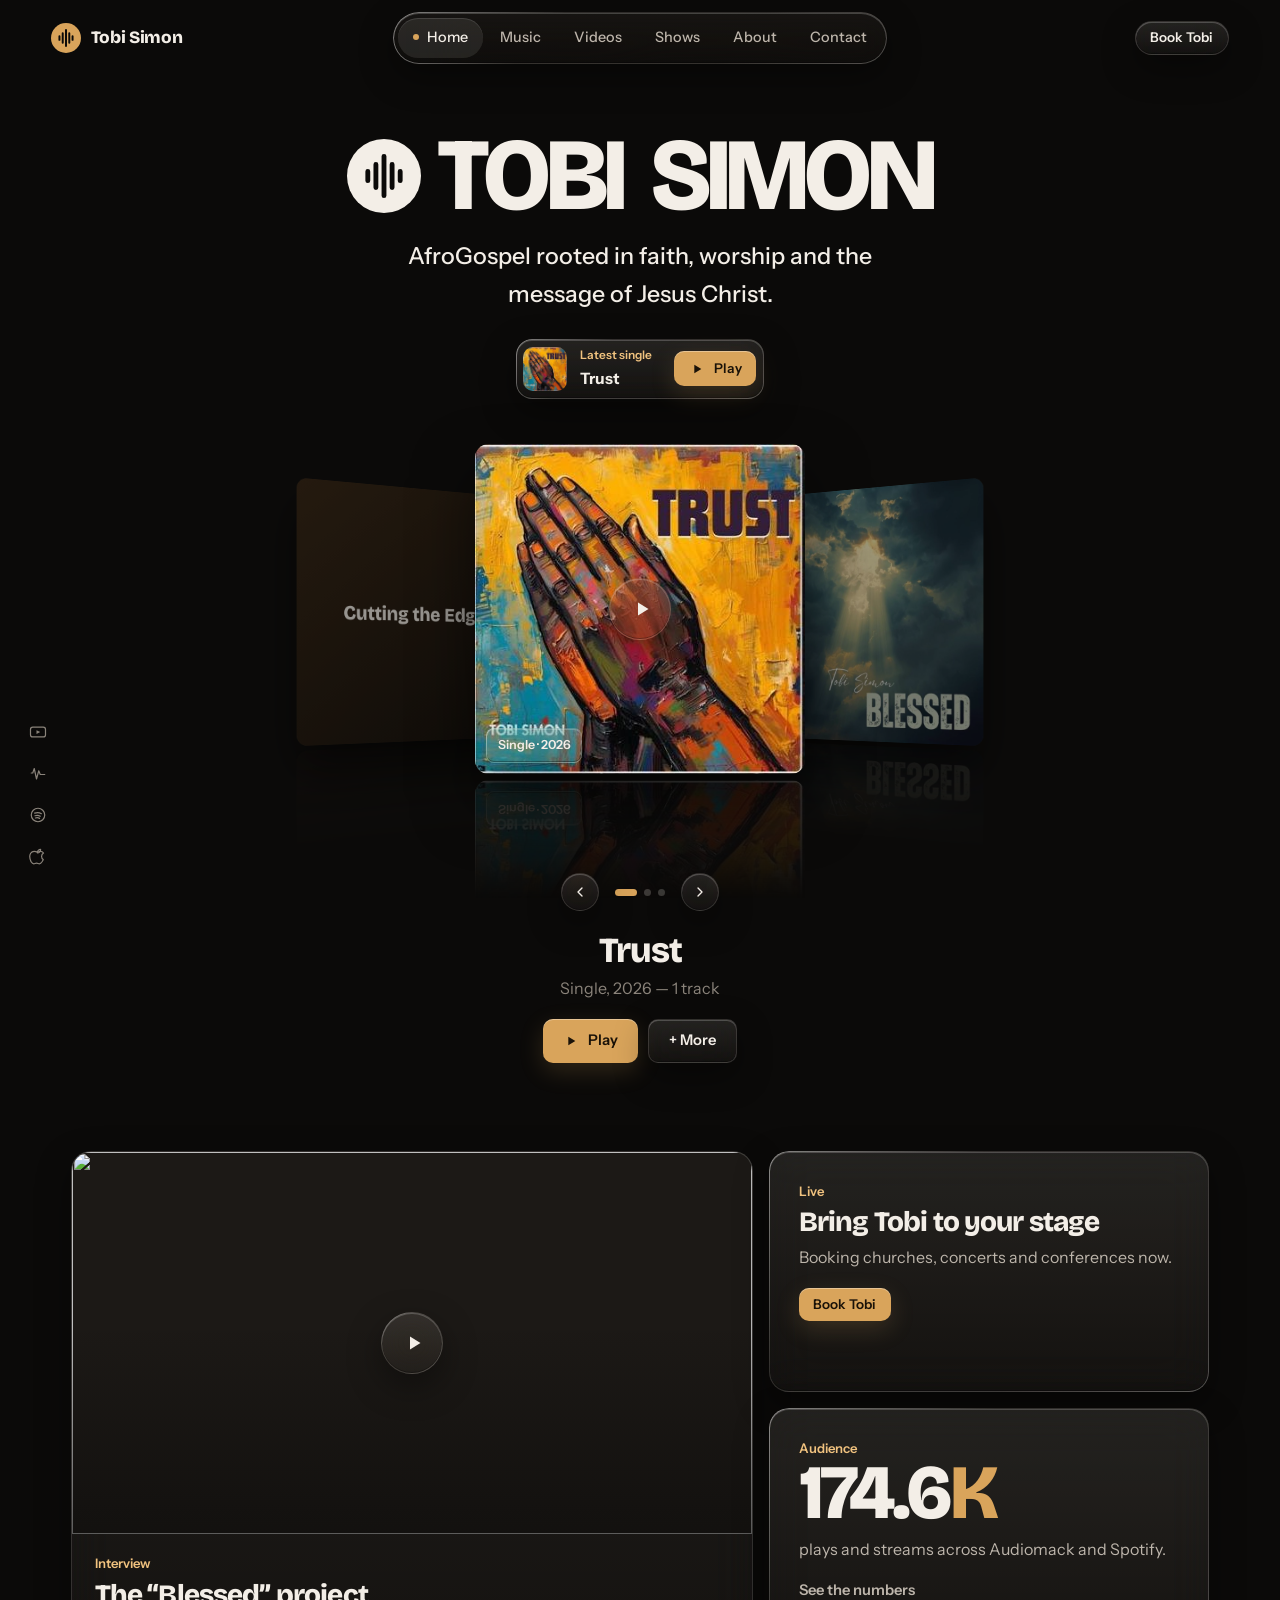
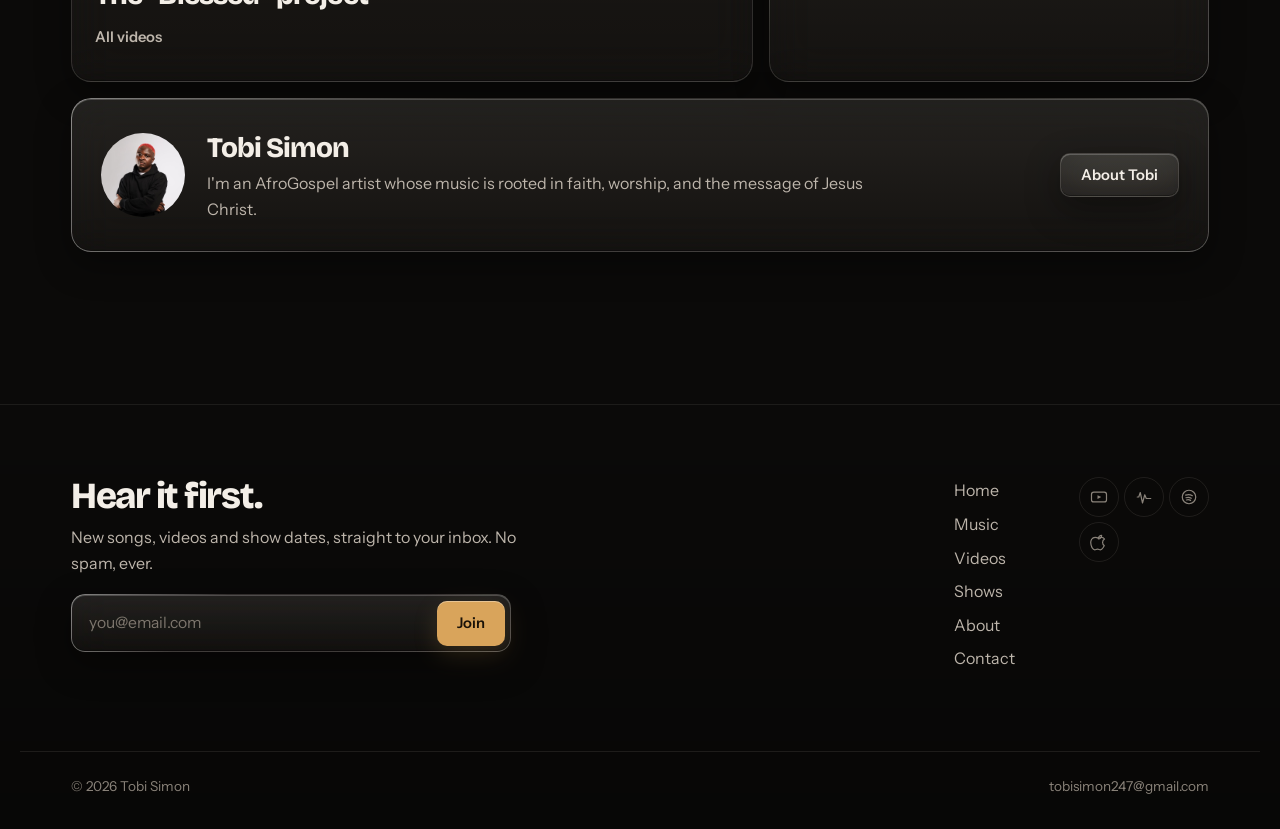
==== commit c73504b6: "Redesign as a multi-page portfolio with liquid glass and coverflow - Split the one-page site into Ho" ====
--- a/index.html
+++ b/index.html
@@ -2,1156 +2,160 @@
 <html lang="en">
 <head>
 <meta charset="UTF-8">
-<meta name="viewport" content="width=device-width, initial-scale=1.0">
-<title>Tobi Simon — Artist Profile</title>
-<meta name="description" content="Tobi Simon — recording artist. Four albums, verified streaming performance, tours and achievements.">
-
-<meta property="og:title" content="Tobi Simon — Artist Profile">
-<meta property="og:description" content="Four albums. Verified streaming performance across Audiomack, YouTube Music, Spotify and Apple Music.">
+<meta name="viewport" content="width=device-width, initial-scale=1.0, viewport-fit=cover">
+<meta http-equiv="Cache-Control" content="no-cache">
+<title>Tobi Simon — AfroGospel artist</title>
+<meta name="description" content="Tobi Simon — AfroGospel artist, singer and minister of the Gospel. Stream the music, watch live ministrations and book Tobi for your event.">
+<meta name="theme-color" content="#0B0A09">
+<meta property="og:title" content="Tobi Simon — AfroGospel artist">
+<meta property="og:description" content="Stream the music, watch live ministrations and book Tobi for your event.">
 <meta property="og:type" content="profile">
-<meta property="og:image" content="assets/tobi-hero.jpg">
-
+<meta property="og:image" content="assets/img/hero.jpg">
+<link rel="icon" href="assets/img/icon.svg" type="image/svg+xml">
 <link rel="preconnect" href="https://fonts.googleapis.com">
 <link rel="preconnect" href="https://fonts.gstatic.com" crossorigin>
 <link href="https://fonts.googleapis.com/css2?family=Bricolage+Grotesque:opsz,wght@12..96,400;12..96,700;12..96,800&family=Instrument+Sans:wght@400;500;600&family=Space+Mono:wght@400;700&display=swap" rel="stylesheet">
-<link rel="stylesheet" href="assets/shared.css">
-
-<style>
-/* Tokens, resets, .shell/.section/headings and small form/status
-   components now live in assets/shared.css (shared with admin.html). */
-
-/* ═══════════════════════════════════════════════════════════
-   2. NAV
-   ═══════════════════════════════════════════════════════════ */
-.nav{position:fixed;inset:0 0 auto 0;z-index:100;height:var(--nav-h);
-  background:linear-gradient(180deg,rgba(22,19,15,.62) 0%,rgba(22,19,15,0) 100%);
-  border-bottom:1px solid transparent;transition:background .3s,border-color .3s,backdrop-filter .3s}
-.nav[data-solid="true"]{background:rgba(22,19,15,.78);backdrop-filter:blur(14px);border-bottom-color:var(--graphite)}
-.nav__in{height:100%;display:flex;align-items:center;justify-content:space-between;gap:1rem}
-.nav__mark{font-family:var(--display);font-weight:800;font-size:1.05rem;color:var(--chalk);letter-spacing:-.02em}
-.nav__mark span{color:var(--cognac)}
-.nav__links{display:flex;align-items:center;gap:.35rem}
-.nav__link{font-family:var(--mono);font-size:.72rem;letter-spacing:.11em;text-transform:uppercase;
-  padding:.55rem .7rem;border-radius:var(--r);color:var(--concrete);transition:color .2s,background .2s}
-.nav__link:hover{color:var(--chalk);background:rgba(184,118,62,.13)}
-.nav__burger{display:none;padding:.5rem;color:var(--chalk)}
-@media (max-width:980px){
-  .nav__burger{display:block}
-  .nav__links{position:fixed;inset:var(--nav-h) 0 auto 0;flex-direction:column;align-items:stretch;
-    background:var(--umber);border-bottom:1px solid var(--graphite);padding:.6rem var(--gut) 1.4rem;
-    gap:.15rem;transform:translateY(-125%);transition:transform .32s cubic-bezier(.4,0,.2,1)}
-  .nav__links[data-open="true"]{transform:translateY(0)}
-  .nav__link{padding:.85rem .2rem;border-bottom:1px solid rgba(58,55,51,.5)}
-}
-
-/* ═══════════════════════════════════════════════════════════
-   3. HERO — full screen, photo first
-   ═══════════════════════════════════════════════════════════ */
-.hero{position:relative;height:100svh;min-height:560px;display:grid;align-items:end;overflow:hidden}
-.hero__media{position:absolute;inset:0;z-index:0}
-.hero__media img{width:100%;height:100%;object-fit:cover;object-position:center 22%}
-.hero__ph{position:absolute;inset:0;background:var(--wash);opacity:.42;display:grid;place-content:center;
-  gap:.5rem;text-align:center;font-family:var(--mono);font-size:.72rem;letter-spacing:.14em;
-  text-transform:uppercase;color:var(--chalk)}
-.hero__scrim{position:absolute;inset:0;z-index:1;
-  background:linear-gradient(to top,var(--ink) 2%,rgba(22,19,15,.82) 26%,rgba(22,19,15,.25) 58%,rgba(22,19,15,.55) 100%)}
-.hero__in{position:relative;z-index:2;padding-bottom:clamp(3.5rem,9vh,7rem);width:100%}
-.hero__status{display:inline-flex;align-items:center;gap:.6rem;font-family:var(--mono);font-size:.7rem;
-  letter-spacing:.18em;text-transform:uppercase;color:var(--chalk);border:1px solid rgba(237,233,228,.28);
-  padding:.45rem .85rem;border-radius:99px;margin-top:1.5rem;background:rgba(22,19,15,.4);backdrop-filter:blur(6px)}
-.hero__dot{width:6px;height:6px;border-radius:50%;background:var(--brass)}
-.hero__name{font-size:clamp(3rem,12.5vw,9rem);font-weight:800;letter-spacing:-.05em;line-height:.85}
-.hero__name em{font-style:normal;display:block;background:var(--wash);
-  -webkit-background-clip:text;background-clip:text;color:transparent}
-.hero__role{font-family:var(--mono);font-size:.76rem;letter-spacing:.2em;text-transform:uppercase;
-  color:var(--brass);margin-top:1.4rem}
-.hero__links{display:flex;gap:.5rem;margin-top:1.8rem;flex-wrap:wrap}
-.plink{width:44px;height:44px;display:grid;place-items:center;border-radius:50%;color:var(--chalk);
-  border:1px solid rgba(237,233,228,.24);background:rgba(22,19,15,.42);backdrop-filter:blur(8px);
-  transition:background .22s,color .22s,transform .22s,border-color .22s}
-.plink:hover{background:var(--cognac);color:var(--ink);border-color:var(--cognac);transform:translateY(-4px)}
-.plink svg{width:19px;height:19px}
-.hero__cue{position:absolute;left:50%;bottom:1.4rem;transform:translateX(-50%);z-index:2;
-  display:flex;flex-direction:column;align-items:center;gap:.5rem;font-family:var(--mono);
-  font-size:.6rem;letter-spacing:.2em;text-transform:uppercase;color:var(--concrete)}
-.hero__cue svg{animation:bob 2.1s ease-in-out infinite}
-@keyframes bob{0%,100%{transform:translateY(0);opacity:.5}50%{transform:translateY(6px);opacity:1}}
-
-/* ═══════════════════════════════════════════════════════════
-   4. CHART LADDER + stat hover preview
-   ═══════════════════════════════════════════════════════════ */
-.ladder{background:var(--umber-lo);border-block:1px solid var(--graphite)}
-.ladder__list{margin-top:2.8rem;display:flex;flex-direction:column}
-.rung{position:relative;display:grid;grid-template-columns:56px 1fr auto;align-items:center;
-  gap:clamp(1rem,3vw,2.2rem);padding:1.5rem 0;border-top:1px solid var(--graphite);
-  opacity:0;transform:translateY(22px);transition:opacity .6s ease,transform .6s cubic-bezier(.2,.8,.2,1)}
-.rung:last-of-type{border-bottom:1px solid var(--graphite)}
-.rung[data-shown="true"]{opacity:1;transform:none}
-.rung__rank{font-family:var(--mono);font-size:1rem;font-weight:700;color:var(--cognac)}
-.rung__body{min-width:0}
-.rung__top{display:flex;align-items:center;gap:.7rem;flex-wrap:wrap}
-.rung__name{font-family:var(--display);font-weight:700;font-size:clamp(1.15rem,2.6vw,1.6rem);color:var(--chalk)}
-.rung__tag{font-family:var(--mono);font-size:.6rem;letter-spacing:.14em;text-transform:uppercase;
-  padding:.2rem .5rem;border-radius:2px;border:1px solid var(--graphite);color:var(--concrete)}
-.rung__tag[data-live="true"]{color:var(--brass);border-color:rgba(224,168,104,.45)}
-.rung__track{margin-top:.85rem;height:5px;background:var(--graphite);border-radius:99px;overflow:hidden}
-.rung__fill{height:100%;width:0;border-radius:99px;background:var(--wash);
-  transition:width 1.15s cubic-bezier(.2,.8,.2,1) .12s}
-.rung__stat{text-align:right}
-.rung__n{font-family:var(--mono);font-weight:700;font-size:clamp(1.2rem,3vw,1.75rem);
-  color:var(--chalk);font-variant-numeric:tabular-nums}
-.rung__u{font-family:var(--mono);font-size:.62rem;letter-spacing:.14em;text-transform:uppercase;color:var(--concrete)}
-
-/* the peek panel that opens on hover / tap */
-.peek{grid-column:1/-1;overflow:hidden;max-height:0;opacity:0;
-  transition:max-height .4s cubic-bezier(.2,.8,.2,1),opacity .3s}
-.rung[data-peek="true"] .peek{max-height:340px;opacity:1}
-.peek__in{padding:1.2rem 0 .3rem;border-top:1px dashed var(--graphite);margin-top:1.2rem}
-.peek__h{font-family:var(--mono);font-size:.6rem;letter-spacing:.18em;text-transform:uppercase;
-  color:var(--cognac);margin-bottom:.9rem}
-.peek__song{display:flex;align-items:center;gap:.9rem;padding:.5rem 0;font-size:.9rem}
-.peek__i{font-family:var(--mono);font-size:.68rem;color:var(--concrete);width:1.4rem;flex:0 0 auto}
-.peek__t{color:var(--chalk);flex:1;min-width:0;overflow:hidden;text-overflow:ellipsis;white-space:nowrap}
-.peek__p{font-family:var(--mono);font-size:.72rem;color:var(--brass);font-variant-numeric:tabular-nums}
-.peek__none{font-size:.86rem;color:var(--concrete)}
-.rung__more{font-family:var(--mono);font-size:.58rem;letter-spacing:.14em;text-transform:uppercase;
-  color:var(--concrete);margin-top:.55rem}
-@media (max-width:620px){
-  .rung{grid-template-columns:38px 1fr;row-gap:.5rem}
-  .rung__stat{grid-column:2;text-align:left}
-}
-
-/* ═══════════════════════════════════════════════════════════
-   5. ALBUM CAROUSEL + hover tracklist
-   ═══════════════════════════════════════════════════════════ */
-.disc__head{display:flex;align-items:flex-end;justify-content:space-between;gap:1rem;flex-wrap:wrap}
-.rail{display:flex;gap:1.1rem;margin-top:2.6rem;overflow-x:auto;scroll-snap-type:x mandatory;
-  padding-bottom:1.2rem;scrollbar-width:thin;scrollbar-color:var(--graphite) transparent}
-.rail::-webkit-scrollbar{height:6px}
-.rail::-webkit-scrollbar-thumb{background:var(--graphite);border-radius:99px}
-.rail::-webkit-scrollbar-track{background:transparent}
-.rec{position:relative;flex:0 0 clamp(230px,26vw,300px);scroll-snap-align:start;
-  background:var(--umber);border:1px solid var(--graphite);border-radius:var(--r);
-  overflow:hidden;transition:border-color .25s,transform .25s}
-.rec:hover,.rec[data-open="true"]{border-color:var(--cognac);transform:translateY(-4px)}
-.rec__art{position:relative;aspect-ratio:1;background:var(--wash);display:grid;place-items:center}
-.rec__art img{width:100%;height:100%;object-fit:cover}
-.rec__ph{font-family:var(--mono);font-size:.6rem;letter-spacing:.16em;text-transform:uppercase;color:var(--ink)}
-.rec__in{padding:1.05rem 1.1rem 1.2rem}
-.rec__y{font-family:var(--mono);font-size:.64rem;letter-spacing:.16em;color:var(--cognac)}
-.rec__t{font-family:var(--display);font-weight:700;font-size:1.08rem;color:var(--chalk);margin:.4rem 0 .35rem}
-.rec__m{font-family:var(--mono);font-size:.7rem;color:var(--concrete)}
-
-/* tracklist slides up over the art */
-.tracks{position:absolute;inset:0;background:rgba(22,19,15,.95);backdrop-filter:blur(8px);
-  padding:1rem;overflow-y:auto;transform:translateY(101%);
-  transition:transform .34s cubic-bezier(.2,.8,.2,1)}
-.rec:hover .tracks,.rec[data-open="true"] .tracks{transform:translateY(0)}
-.tracks__h{font-family:var(--mono);font-size:.58rem;letter-spacing:.18em;text-transform:uppercase;
-  color:var(--cognac);margin-bottom:.7rem}
-.trk{display:flex;align-items:center;gap:.7rem;width:100%;text-align:left;padding:.45rem .3rem;
-  border-radius:2px;transition:background .18s}
-.trk:hover{background:rgba(184,118,62,.16)}
-.trk[data-playing="true"]{background:rgba(184,118,62,.24)}
-.trk__i{font-family:var(--mono);font-size:.64rem;color:var(--concrete);width:1.3rem;flex:0 0 auto}
-.trk__t{font-size:.84rem;color:var(--chalk);flex:1;min-width:0;overflow:hidden;
-  text-overflow:ellipsis;white-space:nowrap}
-.trk__go{flex:0 0 auto;color:var(--brass);opacity:0;transition:opacity .18s}
-.trk:hover .trk__go{opacity:1}
-.tracks__none{font-size:.8rem;color:var(--concrete);line-height:1.6}
-.rec__peekcue{position:absolute;right:.6rem;bottom:.6rem;font-family:var(--mono);font-size:.55rem;
-  letter-spacing:.14em;text-transform:uppercase;color:var(--chalk);background:rgba(22,19,15,.72);
-  padding:.3rem .55rem;border-radius:2px;transition:opacity .2s}
-.rec:hover .rec__peekcue,.rec[data-open="true"] .rec__peekcue{opacity:0}
-
-.railnav{display:flex;gap:.5rem}
-.railbtn{width:38px;height:38px;display:grid;place-items:center;border:1px solid var(--graphite);
-  border-radius:var(--r);color:var(--chalk);transition:border-color .2s,color .2s,opacity .2s}
-.railbtn:hover{border-color:var(--cognac);color:var(--brass)}
-.railbtn:disabled{opacity:.28;cursor:default}
-
-/* ═══════════════════════════════════════════════════════════
-   6. PLAYER DOCK
-   ═══════════════════════════════════════════════════════════ */
-.dock{position:fixed;right:1.25rem;bottom:1.25rem;left:auto;z-index:90;width:340px;
-  max-width:calc(100vw - 1.5rem);background:rgba(28,23,18,.97);backdrop-filter:blur(16px);
-  border:1px solid var(--graphite);border-radius:14px;box-shadow:0 18px 50px rgba(0,0,0,.5);
-  overflow:hidden;transform:translateY(140%) scale(.98);opacity:0;pointer-events:none;
-  transition:transform .34s cubic-bezier(.2,.8,.2,1),opacity .28s}
-.dock[data-open="true"]{transform:none;opacity:1;pointer-events:auto}
-.dock__head{display:flex;align-items:center;gap:.6rem;padding:.6rem .7rem .5rem}
-.dock__meta{min-width:0;flex:1 1 auto}
-.dock__k{font-family:var(--mono);font-size:.54rem;letter-spacing:.18em;text-transform:uppercase;color:var(--cognac)}
-.dock__t{font-family:var(--display);font-weight:700;font-size:.9rem;color:var(--chalk);
-  margin-top:.1rem;overflow:hidden;text-overflow:ellipsis;white-space:nowrap}
-.dock__x{flex:0 0 auto;color:var(--concrete);padding:.3rem;line-height:0;border-radius:8px;
-  transition:color .2s,background .2s}
-.dock__x:hover{color:var(--chalk);background:rgba(184,118,62,.14)}
-.dock__frame{padding:0 .7rem .7rem;overflow:hidden}
-.dock__frame iframe{width:100%;height:252px;border-radius:8px;display:block;background:var(--umber)}
-@media (max-width:720px){
-  .dock{right:.7rem;left:.7rem;bottom:calc(.7rem + env(safe-area-inset-bottom,0px));width:auto;max-width:none}
-}
-
-/* ═══════════════════════════════════════════════════════════
-   7. SHARED BLOCKS
-   ═══════════════════════════════════════════════════════════ */
-.about__grid{display:grid;grid-template-columns:1fr .8fr;gap:clamp(2rem,5vw,4rem);align-items:start}
-@media (max-width:860px){.about__grid{grid-template-columns:1fr}}
-.about__body p{margin:0 0 1.1rem;font-size:1.04rem}
-.facts{border-top:1px solid var(--graphite)}
-.fact{display:flex;justify-content:space-between;gap:1rem;padding:.85rem 0;border-bottom:1px solid var(--graphite)}
-.fact__k{font-family:var(--mono);font-size:.68rem;letter-spacing:.13em;text-transform:uppercase;color:var(--concrete)}
-.fact__v{font-family:var(--mono);font-size:.8rem;color:var(--chalk);text-align:right}
-
-.line{margin-top:2.8rem;border-left:1px solid var(--graphite);padding-left:clamp(1.2rem,3vw,2.2rem)}
-.node{position:relative;padding-bottom:2.1rem}
-.node:last-child{padding-bottom:0}
-.node::before{content:"";position:absolute;left:calc(-1 * clamp(1.2rem,3vw,2.2rem) - 4.5px);
-  top:.55rem;width:8px;height:8px;border-radius:50%;background:var(--cognac)}
-.node__d{font-family:var(--mono);font-size:.68rem;letter-spacing:.14em;text-transform:uppercase;color:var(--cognac)}
-.node__t{font-family:var(--display);font-weight:700;font-size:1.18rem;color:var(--chalk);margin:.35rem 0 .3rem}
-.node__p{margin:0;font-size:.95rem}
-
-.tour{display:grid;grid-template-columns:130px 1fr auto;gap:1.2rem;align-items:center;
-  padding:1.15rem 0;border-bottom:1px solid var(--graphite)}
-.tour:first-child{border-top:1px solid var(--graphite)}
-.tour__d{font-family:var(--mono);font-size:.74rem;color:var(--brass)}
-.tour__v{font-family:var(--display);font-weight:700;font-size:1.05rem;color:var(--chalk)}
-.tour__c{font-family:var(--mono);font-size:.7rem;color:var(--concrete);margin-top:.15rem}
-.tour__s{font-family:var(--mono);font-size:.62rem;letter-spacing:.13em;text-transform:uppercase;
-  color:var(--concrete);border:1px solid var(--graphite);padding:.25rem .6rem;border-radius:2px;white-space:nowrap}
-@media (max-width:640px){.tour{grid-template-columns:1fr auto}.tour__d{grid-column:1/-1}}
-
-.book{background:var(--umber);border:1px solid var(--graphite);border-radius:var(--r);
-  padding:clamp(1.8rem,4vw,3.2rem);text-align:center}
-.btn{display:inline-block;font-family:var(--mono);font-size:.75rem;letter-spacing:.14em;
-  text-transform:uppercase;padding:.95rem 1.9rem;border-radius:var(--r);transition:transform .2s,opacity .2s}
-.btn--solid{background:var(--cognac);color:var(--ink);font-weight:700}
-.btn--ghost{border:1px solid var(--graphite);color:var(--chalk)}
-.btn:hover{transform:translateY(-2px);opacity:.92}
-.btn-row{display:flex;gap:.8rem;justify-content:center;flex-wrap:wrap;margin-top:1.9rem}
-
-/* ── FLOATING CONTACT CTA ──
-   Sits just BELOW the fixed nav bar, not level with it, so it never
-   collides with the nav links (desktop) or the burger (mobile).
-   z-index stays under .nav (100) so the open mobile menu covers it. */
-.talk{position:fixed;top:calc(var(--nav-h) + 14px);right:clamp(1rem,4vw,2rem);z-index:95;
-  display:inline-flex;align-items:center;gap:.5rem;font-family:var(--mono);font-size:.68rem;
-  letter-spacing:.12em;text-transform:uppercase;font-weight:700;
-  padding:.7rem 1.1rem;border-radius:99px;background:var(--cognac);color:var(--ink);
-  border:1px solid var(--cognac);box-shadow:0 6px 22px rgba(10,8,6,.45);
-  opacity:0;transform:translateY(-8px);pointer-events:none;
-  transition:opacity .3s,transform .3s,background .2s}
-.talk[data-show="true"]{opacity:1;transform:none;pointer-events:auto}
-.talk:hover{background:var(--brass);border-color:var(--brass)}
-.talk svg{width:15px;height:15px;flex:0 0 auto}
-@media (max-width:560px){
-  .talk{padding:.6rem .8rem;font-size:0;gap:0}   /* icon only on small screens */
-  .talk svg{width:17px;height:17px}
-}
-
-.foot{border-top:1px solid var(--graphite);padding-block:2.4rem}
-.foot__in{display:flex;justify-content:space-between;gap:1rem;flex-wrap:wrap;align-items:center}
-.foot__t{font-family:var(--mono);font-size:.68rem;letter-spacing:.1em;color:var(--concrete)}
-
-@media (prefers-reduced-motion:reduce){
-  html{scroll-behavior:auto}
-  *,*::before,*::after{animation-duration:.01ms!important;transition-duration:.01ms!important}
-  .rung{opacity:1;transform:none}
-}
-
-/* ── VERTICAL CAROUSEL — fades between items, one at a time.
-   Used by Watch, My Story and My Voice so the page never floods
-   with a grid of media. ── */
-.vcarousel{max-width:480px;margin:2.6rem auto 0}
-/* nav | media | nav — the arrows live in their own gutters, so they
-   can never sit on top of a photo, video or YouTube thumbnail. */
-.vcarousel__stage{display:flex;align-items:center;gap:.6rem}
-/* Coverflow: the viewport is a wide track, the centred item is 62% of
-   it, and its neighbours are pushed out to either side so they are
-   clipped into slivers — the cue that there is more to browse.
-   10/11 makes the 62%-wide centre item a true 9:16 portrait. */
-.vcarousel__viewport{position:relative;aspect-ratio:10/11;overflow:hidden;
-  background:transparent;flex:1 1 auto;min-width:0}
-/* Symmetric edge fade. Sits above every frame (z-index 5) but the
-   centre item spans 19%–81%, well inside the transparent band, so only
-   the peeking neighbours are dimmed — captions stay crisp. */
-.vcarousel__viewport::after{content:"";position:absolute;inset:0;z-index:5;pointer-events:none;
-  background:linear-gradient(to right,
-    var(--ink) 0%, rgba(22,19,15,.55) 5%, rgba(22,19,15,0) 14%,
-    rgba(22,19,15,0) 86%, rgba(22,19,15,.55) 95%, var(--ink) 100%)}
-.vcarousel__frame{position:absolute;top:0;bottom:0;left:50%;width:62%;margin-left:-31%;
-  display:block;text-decoration:none;color:inherit;overflow:hidden;border-radius:var(--r);
-  opacity:0;pointer-events:none;z-index:1;transform:scale(.72);
-  transition:transform .6s cubic-bezier(.4,0,.2,1),opacity .6s ease}
-.vcarousel__frame[data-pos="active"]{opacity:1;pointer-events:auto;z-index:3;
-  transform:translateX(0) scale(1)}
-.vcarousel__frame[data-pos="prev"],.vcarousel__frame[data-pos="next"]{
-  opacity:.45;pointer-events:auto;cursor:pointer;z-index:2}
-.vcarousel__frame[data-pos="prev"]{transform:translateX(-58%) scale(.84)}
-.vcarousel__frame[data-pos="next"]{transform:translateX(58%) scale(.84)}
-/* Only the centred item shows its caption and play button. */
-.vcarousel__frame:not([data-pos="active"]) .vcarousel__overlay,
-.vcarousel__frame:not([data-pos="active"]) .vcarousel__play{opacity:0}
-.vcarousel__frame img,.vcarousel__frame video{width:100%;height:100%;object-fit:cover;
-  display:block;background:var(--umber-lo)}
-.vcarousel__frame[data-fit="contain"] video{object-fit:contain;background:#000}
-.vcarousel__scrim{position:absolute;inset:0;pointer-events:none;
-  background:linear-gradient(to top,rgba(22,19,15,.88) 0%,rgba(22,19,15,.08) 42%,rgba(22,19,15,.22) 100%)}
-.vcarousel__play{position:absolute;top:50%;left:50%;transform:translate(-50%,-50%);z-index:4;
-  width:58px;height:58px;border-radius:50%;background:rgba(22,19,15,.55);backdrop-filter:blur(4px);
-  display:grid;place-items:center;border:1px solid rgba(237,233,228,.28);
-  transition:background .22s,border-color .22s,opacity .45s}
-.vcarousel__frame:hover .vcarousel__play{background:var(--cognac);border-color:var(--cognac)}
-.vcarousel__play svg{width:20px;height:20px;fill:var(--chalk);margin-left:2px;transition:fill .22s}
-.vcarousel__frame:hover .vcarousel__play svg{fill:var(--ink)}
-.vcarousel__overlay{position:absolute;left:0;right:0;bottom:0;z-index:4;
-  padding:1.1rem 1.2rem 1.3rem;pointer-events:none;transition:opacity .45s}
-.vcarousel__k{font-family:var(--mono);font-size:.62rem;letter-spacing:.16em;text-transform:uppercase;color:var(--brass)}
-.vcarousel__t{font-family:var(--display);font-weight:700;font-size:1.05rem;color:var(--chalk);margin-top:.3rem}
-.vcarousel__meta{margin-top:1rem;text-align:center;min-height:1.6em}
-.vcarousel__cap{font-size:.88rem;color:var(--chalk)}
-.vcarousel__link{display:inline-block;margin-top:.35rem;font-family:var(--mono);font-size:.66rem;
-  letter-spacing:.1em;text-transform:uppercase;color:var(--brass)}
-.vcarousel__link:hover{color:var(--chalk)}
-.vcarousel__row{display:flex;align-items:center;justify-content:center;gap:1rem;margin-top:1.2rem}
-.vcarousel__nav{width:38px;height:38px;flex:0 0 auto;display:grid;place-items:center;
-  border:1px solid var(--graphite);border-radius:50%;color:var(--chalk);
-  transition:border-color .2s,color .2s,background .2s}
-.vcarousel__nav:hover{border-color:var(--cognac);color:var(--brass);background:rgba(184,118,62,.13)}
-.vcarousel__dots{display:flex;gap:.4rem}
-@media (max-width:520px){
-  .vcarousel__stage{gap:.35rem}
-  .vcarousel__nav{width:32px;height:32px}
-}
-.vcarousel__dot{width:7px;height:7px;border-radius:50%;background:var(--graphite);
-  transition:background .2s,transform .2s}
-.vcarousel__dot[data-active="true"]{background:var(--cognac);transform:scale(1.35)}
-.watch__more{margin-top:2.4rem;text-align:center}
-</style>
+<link rel="stylesheet" href="assets/shared.css?v=20261011">
+<link rel="stylesheet" href="assets/site.css?v=20261011">
+<script type="application/ld+json">
+{ "@context":"https://schema.org", "@type":"MusicGroup", "name":"Tobi Simon",
+  "genre":"AfroGospel", "description":"AfroGospel artist, singer and minister of the Gospel.",
+  "sameAs":["https://audiomack.com/tobiis_simon","https://open.spotify.com/artist/5ok8MLJr3qnLKP6DsH08le",
+            "https://music.apple.com/gb/artist/tobi-simon/1721548707","https://www.youtube.com/@Tobiis_Simon"] }
+</script>
 </head>
-<body>
-
-<a class="skip" href="#main">Skip to content</a>
-
-<nav class="nav" id="nav">
-  <div class="shell nav__in">
-    <a class="nav__mark" href="#top">TOBI<span>.</span>SIMON</a>
-    <div class="nav__links" id="navLinks">
-      <a class="nav__link" href="#music">Music</a>
-      <a class="nav__link" href="#watch">Watch</a>
-      <a class="nav__link" href="#stats">Statistics</a>
-      <a class="nav__link" href="#about">About</a>
-      <a class="nav__link" href="#achievements">Achievements</a>
-      <a class="nav__link" href="#tours">Tours</a>
-      <a class="nav__link" href="#booking">Booking</a>
-    </div>
-    <button class="nav__burger" id="burger" aria-label="Open menu" aria-expanded="false">
-      <svg width="24" height="24" viewBox="0 0 24 24" fill="none" stroke="currentColor" stroke-width="1.6">
-        <path d="M3 6h18M3 12h18M3 18h18"/></svg>
-    </button>
-  </div>
-</nav>
-
-<a class="talk" id="talkBtn" href="mailto:tobisimon247@gmail.com">
-  <svg viewBox="0 0 24 24" fill="none" stroke="currentColor" stroke-width="1.8"
-       stroke-linecap="round" stroke-linejoin="round" aria-hidden="true">
-    <path d="M21 11.5a8.4 8.4 0 01-9 8.4 8.9 8.9 0 01-3.9-.9L3 20.5l1.6-4.8A8.4 8.4 0 0112 3a8.4 8.4 0 019 8.5z"/>
-  </svg>
-  <span>Let's talk</span>
-</a>
+<body data-page="home">
 
 <main id="main">
 
-<!-- HERO — full screen, photo first -->
-<header class="hero" id="top">
-  <div class="hero__media">
-    <img id="heroPhoto" src="[data-uri]" alt="Tobi Simon"
-         onerror="this.remove();document.getElementById('heroPh').style.display='grid';">
-    <div class="hero__ph" id="heroPh" style="display:none">
-      <span>Add photo</span><span>assets / tobi-hero.jpg</span>
+  <section class="hero shell">
+    <div class="hero__brand">
+      <span class="hero__mark"><svg viewBox="0 0 32 32" aria-hidden="true"><circle cx="16" cy="16" r="16" fill="currentColor"/>
+        <path d="M9 14v4M12.5 11v10M16 7.5v17M19.5 11v10M23 14v4" stroke="#0B0A09" stroke-width="2.1" stroke-linecap="round"/></svg></span>
+      <h1>TOBI SIMON</h1>
     </div>
-  </div>
-  <div class="hero__scrim"></div>
+    <p class="hero__tag" id="tagline"></p>
+    <div id="nowWrap"></div>
 
-  <div class="hero__in">
-    <div class="shell">
-      <h1 class="hero__name">TOBI<em>SIMON</em></h1>
-      <div class="hero__status"><span class="hero__dot"></span> Available for features &amp; bookings</div>
-      <p class="hero__role" id="heroRole"></p>
-      <div class="hero__links" id="heroLinks"></div>
-    </div>
-  </div>
+    <div id="homeFlow"></div>
+    <div class="cfcap" id="homeCap" aria-live="polite"></div>
+  </section>
 
-  <div class="hero__cue">
-    <span>Scroll</span>
-    <svg width="18" height="18" viewBox="0 0 24 24" fill="none" stroke="currentColor"
-         stroke-width="1.5" stroke-linecap="round" stroke-linejoin="round"><path d="M12 5v14M6 13l6 6 6-6"/></svg>
-  </div>
-</header>
-
-<!-- MUSIC -->
-<section class="section" id="music">
-  <div class="shell">
-    <div class="disc__head">
-      <div>
-        <p class="eyebrow">Catalogue</p>
-        <h2 class="h-sec" id="discTitle">The albums</h2>
-        <p class="lede">Hover a release to see its tracks. Click any track to play it here.</p>
-      </div>
-      <div class="railnav">
-        <button class="railbtn" id="railL" aria-label="Scroll left">
-          <svg width="18" height="18" viewBox="0 0 24 24" fill="none" stroke="currentColor"
-               stroke-width="1.6" stroke-linecap="round"><path d="M15 18l-6-6 6-6"/></svg></button>
-        <button class="railbtn" id="railR" aria-label="Scroll right">
-          <svg width="18" height="18" viewBox="0 0 24 24" fill="none" stroke="currentColor"
-               stroke-width="1.6" stroke-linecap="round"><path d="M9 18l6-6-6-6"/></svg></button>
-      </div>
-    </div>
-    <div class="rail" id="rail"></div>
-  </div>
-</section>
-
-<!-- WATCH -->
-<section class="section section--tight" id="watch">
-  <div class="shell">
-    <p class="eyebrow">Video &middot; interviews &amp; live sets</p>
-    <h2 class="h-sec">See me in motion</h2>
-    <p class="lede">A short interview about my <em>Blessed</em> project, plus a few live performances.
-      Tap any clip to watch it on YouTube.</p>
-
-    <div class="vcarousel" id="watchCarousel">
-      <div class="vcarousel__stage">
-        <button class="vcarousel__nav" data-dir="-1" aria-label="Previous clip">
-          <svg width="16" height="16" viewBox="0 0 24 24" fill="none" stroke="currentColor"
-               stroke-width="1.8" stroke-linecap="round"><path d="M15 18l-6-6 6-6"/></svg></button>
-        <div class="vcarousel__viewport">
-
-          <a class="vcarousel__frame" href="https://youtube.com/shorts/RgcEPiS_Xzk" target="_blank" rel="noopener">
-            <img src="https://img.youtube.com/vi/RgcEPiS_Xzk/maxresdefault.jpg"
-                 onerror="this.onerror=null;this.src='https://img.youtube.com/vi/RgcEPiS_Xzk/hqdefault.jpg'"
-                 alt="Interview about the Blessed project" loading="lazy">
-            <div class="vcarousel__scrim"></div>
-            <span class="vcarousel__play"><svg viewBox="0 0 24 24"><path d="M8 5v14l11-7z"/></svg></span>
-            <div class="vcarousel__overlay">
-              <div class="vcarousel__k">Interview</div>
-              <h3 class="vcarousel__t">The &ldquo;Blessed&rdquo; project</h3>
-            </div>
-          </a>
-
-          <a class="vcarousel__frame" href="https://youtube.com/shorts/Lcf_Cn6ItHI" target="_blank" rel="noopener">
-            <img src="https://img.youtube.com/vi/Lcf_Cn6ItHI/maxresdefault.jpg"
-                 onerror="this.onerror=null;this.src='https://img.youtube.com/vi/Lcf_Cn6ItHI/hqdefault.jpg'"
-                 alt="Live performance" loading="lazy">
-            <div class="vcarousel__scrim"></div>
-            <span class="vcarousel__play"><svg viewBox="0 0 24 24"><path d="M8 5v14l11-7z"/></svg></span>
-            <div class="vcarousel__overlay">
-              <div class="vcarousel__k">Live</div>
-              <h3 class="vcarousel__t">Live performance</h3>
-            </div>
-          </a>
-
-          <a class="vcarousel__frame" href="https://youtube.com/shorts/MoQ81ojSmF4" target="_blank" rel="noopener">
-            <img src="https://img.youtube.com/vi/MoQ81ojSmF4/maxresdefault.jpg"
-                 onerror="this.onerror=null;this.src='https://img.youtube.com/vi/MoQ81ojSmF4/hqdefault.jpg'"
-                 alt="Live performance" loading="lazy">
-            <div class="vcarousel__scrim"></div>
-            <span class="vcarousel__play"><svg viewBox="0 0 24 24"><path d="M8 5v14l11-7z"/></svg></span>
-            <div class="vcarousel__overlay">
-              <div class="vcarousel__k">Live</div>
-              <h3 class="vcarousel__t">Live performance</h3>
-            </div>
-          </a>
-
-        </div>
-        <button class="vcarousel__nav" data-dir="1" aria-label="Next clip">
-          <svg width="16" height="16" viewBox="0 0 24 24" fill="none" stroke="currentColor"
-               stroke-width="1.8" stroke-linecap="round"><path d="M9 18l6-6-6-6"/></svg></button>
-      </div>
-      <div class="vcarousel__row">
-        <div class="vcarousel__dots"></div>
-      </div>
-    </div>
-
-    <div class="watch__more">
-      <a class="btn btn--ghost" href="https://www.youtube.com/@Tobiis_Simon"
-         target="_blank" rel="noopener">See more on YouTube &#8599;</a>
-    </div>
-  </div>
-</section>
-
-<!-- STATS -->
-<section class="section ladder" id="stats">
-  <div class="shell">
-    <p class="eyebrow">Platform standing · ranked by audience</p>
-    <h2 class="h-sec">Where the numbers land</h2>
-    <p class="lede">Every platform, ordered by reach. Hover a row to see the songs driving it.</p>
-    <div class="ladder__list" id="ladder"></div>
-    <p class="note" id="updatedStamp"></p>
-  </div>
-</section>
-
-<!-- ABOUT -->
-<section class="section" id="about">
-  <div class="shell">
-    <p class="eyebrow">A little about me</p>
-    <div class="about__grid">
-      <div class="about__body">
-        <h2 class="h-sec" style="margin-bottom:1.6rem">The short version</h2>
-        <div id="bioBody"></div>
-      </div>
-      <div class="facts" id="factList"></div>
-    </div>
-  </div>
-</section>
-
-<!-- ACHIEVEMENTS -->
-<section class="section section--tight" id="achievements">
-  <div class="shell">
-    <p class="eyebrow">Achievements &amp; milestones</p>
-    <h2 class="h-sec">On the record</h2>
-    <div class="line" id="achievements-list"></div>
-
-    <div id="mediaWrap" style="display:none">
-      <div id="storyWrap" style="display:none;margin-top:4.5rem">
-        <p class="eyebrow">My Story</p>
-        <h2 class="h-sec">Behind the music</h2>
-        <p class="lede">Photos from the road, the studio and everywhere in between.</p>
-        <div class="vcarousel" id="storyCarousel">
-          <div class="vcarousel__stage">
-            <button class="vcarousel__nav" data-dir="-1" aria-label="Previous photo">
-              <svg width="16" height="16" viewBox="0 0 24 24" fill="none" stroke="currentColor"
-                   stroke-width="1.8" stroke-linecap="round"><path d="M15 18l-6-6 6-6"/></svg></button>
-            <div class="vcarousel__viewport"></div>
-            <button class="vcarousel__nav" data-dir="1" aria-label="Next photo">
-              <svg width="16" height="16" viewBox="0 0 24 24" fill="none" stroke="currentColor"
-                   stroke-width="1.8" stroke-linecap="round"><path d="M9 18l6-6-6-6"/></svg></button>
-          </div>
-          <div class="vcarousel__meta"><div class="vcarousel__cap"></div>
-            <a class="vcarousel__link" target="_blank" rel="noopener"></a></div>
-          <div class="vcarousel__row">
-            <div class="vcarousel__dots"></div>
-          </div>
-        </div>
-      </div>
-
-      <div id="voiceWrap" style="display:none;margin-top:4.5rem">
-        <p class="eyebrow">My Voice</p>
-        <h2 class="h-sec">Hear it live</h2>
-        <p class="lede">Clips from soundchecks, sessions and live sets.</p>
-        <div class="vcarousel" id="voiceCarousel">
-          <div class="vcarousel__stage">
-            <button class="vcarousel__nav" data-dir="-1" aria-label="Previous video">
-              <svg width="16" height="16" viewBox="0 0 24 24" fill="none" stroke="currentColor"
-                   stroke-width="1.8" stroke-linecap="round"><path d="M15 18l-6-6 6-6"/></svg></button>
-            <div class="vcarousel__viewport"></div>
-            <button class="vcarousel__nav" data-dir="1" aria-label="Next video">
-              <svg width="16" height="16" viewBox="0 0 24 24" fill="none" stroke="currentColor"
-                   stroke-width="1.8" stroke-linecap="round"><path d="M9 18l6-6-6-6"/></svg></button>
-          </div>
-          <div class="vcarousel__meta"><div class="vcarousel__cap"></div>
-            <a class="vcarousel__link" target="_blank" rel="noopener"></a></div>
-          <div class="vcarousel__row">
-            <div class="vcarousel__dots"></div>
-          </div>
-        </div>
-      </div>
-    </div>
-  </div>
-</section>
-
-<!-- TOURS -->
-<section class="section section--tight" id="tours">
-  <div class="shell">
-    <p class="eyebrow">Tours &amp; performances</p>
-    <h2 class="h-sec">Stages played</h2>
-    <div style="margin-top:2.6rem" id="tour-list"></div>
-  </div>
-</section>
-
-<!-- BOOKING -->
-<section class="section" id="booking">
-  <div class="shell">
-    <div class="book">
-      <p class="eyebrow" style="justify-content:center">Booking &amp; partnerships</p>
-      <h2 class="h-sec">Let's talk</h2>
-      <p class="lede" style="margin-inline:auto">For features, sync licensing, brand partnerships
-        or live dates — management responds within two business days.</p>
-      <div class="btn-row">
-        <a class="btn btn--solid" id="mailBtn" href="#">Contact me</a>
-      </div>
-    </div>
-  </div>
-</section>
+  <section class="shell bento" aria-label="Highlights">
+    <article class="tile tile--video glass" id="tVideo"></article>
+    <article class="tile glass" id="tShow"></article>
+    <article class="tile tile--num glass" id="tNum"></article>
+    <article class="tile tile--about glass" id="tAbout"></article>
+  </section>
 
 </main>
 
-<footer class="foot">
-  <div class="shell foot__in">
-    <span class="foot__t">© <span id="yr"></span> Tobi Simon. All rights reserved.</span>
-    <span class="foot__t">Artist profile &amp; press page</span>
-  </div>
-</footer>
+<script type="module">
+import { onData, $, esc, PLAY, playTrack, openVideo, ambientFrom, releaseCard, plural,
+         ytId, ytThumb, fmtDate, compact } from './assets/site.js?v=20261011';
+import { coverflow } from './assets/coverflow.js?v=20261011';
+import { releasesNewestFirst, splitShows } from './assets/shared-data.js?v=20261011';
 
-<!-- PLAYER DOCK -->
-<div class="dock" id="dock" role="region" aria-label="Now playing">
-  <div class="dock__head">
-    <div class="dock__meta">
-      <div class="dock__k">Now playing</div>
-      <div class="dock__t" id="dockTitle">—</div>
-    </div>
-    <button class="dock__x" id="dockX" aria-label="Close player">
-      <svg width="18" height="18" viewBox="0 0 24 24" fill="none" stroke="currentColor"
-           stroke-width="1.7" stroke-linecap="round"><path d="M18 6L6 18M6 6l12 12"/></svg>
-    </button>
-  </div>
-  <div class="dock__frame" id="dockFrame"></div>
-</div>
+let REL = [], VIDEO = null, flow = null, first = true;
 
-<div class="toast" id="toast"></div>
+function caption(i){
+  const { a, i: ai } = REL[i];
+  const n = (a.tracks || []).length;
+  const cap = $('#homeCap');
+  cap.dataset.swap = 'false'; void cap.offsetWidth; cap.dataset.swap = 'true';
+  cap.innerHTML = `
+    <h2>${esc(a.title)}</h2>
+    <p>${esc(a.kind || 'Album')}${a.year ? ', ' + esc(a.year) : ''}${n ? ' — ' + plural(n, 'track') : ''}</p>
+    <div class="release__actions" style="justify-content:center">
+      ${n ? `<button class="btn btn--gold press" data-play-ai="${ai}">${PLAY} Play</button>` : ''}
+      <a class="btn btn--glass glass press" href="music.html?r=${ai}">+ More</a>
+    </div>`;
+}
 
-<script type="module">
-import { CONFIG, DEFAULTS, esc, compact, isRealPayload, hydrate } from './assets/shared-data.js';
+onData(DATA => {
+  const p = DATA.profile || {};
+  $('#tagline').textContent = p.tagline || '';
+  REL = releasesNewestFirst(DATA.albums);
 
-let DATA = structuredClone(DEFAULTS);
+  /* latest release, one tap to play */
+  const latest = REL[0];
+  $('#nowWrap').innerHTML = latest ? `
+    <div class="hero__now glass">
+      ${latest.a.art ? `<img src="${esc(latest.a.art)}" alt="" onerror="this.remove()">` : ''}
+      <div class="hero__now-t"><small>${latest.a.kind === 'Album' ? 'Latest album' : 'Latest single'}</small>
+        <strong>${esc(latest.a.title)}</strong></div>
+      ${(latest.a.tracks || []).length ? `<button class="btn btn--gold btn--sm press" data-play-ai="${latest.i}">${PLAY} Play</button>` : ''}
+    </div>` : '';
 
-/* ═══════════════════════════════════════════════════════════
-   HELPERS
-   ═══════════════════════════════════════════════════════════ */
-const $  = s => document.querySelector(s);
-const $$ = s => Array.from(document.querySelectorAll(s));
-const REDUCED = window.matchMedia('(prefers-reduced-motion: reduce)').matches;
-const TOUCH   = window.matchMedia('(hover: none)').matches;
+  /* the coverflow — keeps its place when content refreshes live */
+  const keep = flow ? Math.min(flow.index, REL.length - 1) : 0;
+  flow = coverflow($('#homeFlow'), {
+    items: REL, label: 'Releases', start: keep, intro: first, autoplay: 6500,
+    render: ({ a }) => releaseCard(a),
+    onChange: i => { caption(i); ambientFrom(REL[i].a.art); },
+    onActivate: i => { location.href = 'music.html?r=' + REL[i].i; }
+  });
+  first = false;
 
-function toast(text){
-  const t = $('#toast');
-  t.textContent = text; t.dataset.show = 'true';
-  clearTimeout(t._timer);
-  t._timer = setTimeout(() => t.dataset.show = 'false', 3400);
-}
-const ranked = () => [...(DATA.platforms || [])].sort((a,b) => b.value - a.value);
-
-const GLYPH = {
-  audiomack:'<path d="M3 12h2l2-6 3 14 3-11 2 5h6"/>',
-  youtube  :'<path d="M2 8.5A3 3 0 015 5.5h14a3 3 0 013 3v7a3 3 0 01-3 3H5a3 3 0 01-3-3z"/><path d="M10 9.5l5 2.5-5 2.5z" fill="currentColor" stroke="none"/>',
-  spotify  :'<circle cx="12" cy="12" r="9"/><path d="M7.5 9.5c3-1 6.5-.8 9 .8M8 13c2.4-.8 5-.6 7 .7M8.6 16c1.9-.6 3.9-.4 5.5.5"/>',
-  apple    :'<path d="M15.5 3.2c.2 1.3-.4 2.5-1.2 3.3-.8.9-2 1.5-3.2 1.4-.2-1.2.4-2.5 1.2-3.3.9-.9 2.2-1.4 3.2-1.4z"/><path d="M19 16.6c-.5 1.2-.8 1.7-1.4 2.7-.9 1.4-2.2 3.1-3.8 3.1-1.4 0-1.8-.9-3.7-.9s-2.3.9-3.7.9c-1.6 0-2.8-1.5-3.7-2.9C.9 15.6.6 10.9 2.2 8.4c1.1-1.7 2.9-2.7 4.6-2.7 1.7 0 2.8 1 4.2 1 1.4 0 2.2-1 4.2-1 1.5 0 3.1.8 4.2 2.3-3.7 2-3.1 7.2-.4 8.6z"/>',
-  boomplay :'<circle cx="12" cy="12" r="9"/><circle cx="12" cy="12" r="3.2"/>',
-  _default :'<circle cx="12" cy="12" r="9"/><circle cx="12" cy="12" r="2.5"/>'
-};
-const glyph = id => GLYPH[id] || GLYPH._default;
-
-/* ═══════════════════════════════════════════════════════════
-   VERTICAL CAROUSEL — fades between one item at a time so
-   Watch / My Story / My Voice never flood the page with a grid.
-   ═══════════════════════════════════════════════════════════ */
-function initCarousel(root, { interval = 5200 } = {}){
-  if (!root) return;
-  if (root._vcCleanup) root._vcCleanup();  // re-render safe: drop the previous wiring first
-
-  const frames = Array.from(root.querySelectorAll('.vcarousel__frame'));
-  const row    = root.querySelector('.vcarousel__row');
-  const dotsWrap = root.querySelector('.vcarousel__dots');
-  const capEl  = root.querySelector('.vcarousel__cap');
-  const linkEl = root.querySelector('.vcarousel__link');
-  if (!frames.length) return;
-  const ac = new AbortController();
-  let idx = 0, timer = null;
-  root._vcCleanup = () => { clearInterval(timer); ac.abort(); };
-
-  function updateMeta(i){
-    const f = frames[i];
-    if (capEl)  capEl.textContent = f.dataset.caption || '';
-    if (linkEl){
-      const href = f.dataset.link || '';
-      linkEl.style.display = href ? '' : 'none';
-      linkEl.href = href;
-    }
+  /* featured video */
+  VIDEO = (DATA.videos || []).find(v => ytId(v.url)) || null;
+  const KIND = { music:'Music video', live:'Live', interview:'Interview' };
+  $('#tVideo').style.display = VIDEO ? '' : 'none';
+  if (VIDEO){
+    const id = ytId(VIDEO.url);
+    $('#tVideo').innerHTML = `
+      <button class="vthumb" data-video aria-label="Play ${esc(VIDEO.title)}">
+        <img src="${ytThumb(id, 'maxresdefault')}" alt="" loading="lazy"
+             onerror="this.onerror=null;this.src='${ytThumb(id)}'">
+        <span class="card__play glass">${PLAY}</span>
+      </button>
+      <div class="tile__body">
+        <div class="tile__k">${esc(KIND[VIDEO.kind] || 'Video')}</div>
+        <h3>${esc(VIDEO.title)}</h3>
+        <p><a class="btn btn--quiet" href="videos.html" style="padding-left:0">All videos</a></p>
+      </div>`;
   }
 
-  /* Re-render safe: a carousel may be re-initialised with a different
-     number of items, so always restore the controls before deciding. */
-  const navs = Array.from(root.querySelectorAll('.vcarousel__nav'));
-  if (row) row.style.display = '';
-  navs.forEach(b => b.style.display = '');
+  /* next show, or the booking invitation */
+  const next = splitShows(DATA.shows).upcoming[0];
+  $('#tShow').innerHTML = next ? `
+    <div class="tile__k">Next show</div>
+    <h3>${esc(next.venue)}</h3>
+    <p>${esc(fmtDate(next.date))}${next.city ? ', ' + esc(next.city) : ''}</p>
+    <div class="release__actions">
+      ${next.ticketUrl ? `<a class="btn btn--gold btn--sm press" href="${esc(next.ticketUrl)}" target="_blank" rel="noopener">Tickets</a>` : ''}
+      <a class="btn btn--glass btn--sm glass press" href="shows.html">All shows</a></div>` : `
+    <div class="tile__k">Live</div>
+    <h3>Bring Tobi to your stage</h3>
+    <p>Booking churches, concerts and conferences now.</p>
+    <div class="release__actions"><a class="btn btn--gold btn--sm press" href="contact.html" data-track="talk_click">Book Tobi</a></div>`;
 
-  if (frames.length === 1){
-    frames[0].dataset.pos = 'active';
-    updateMeta(0);
-    if (row) row.style.display = 'none';
-    navs.forEach(b => b.style.display = 'none');   // nothing to page to
-    return;
-  }
+  /* audience, summed across the platforms that report numbers */
+  const counted = (DATA.platforms || []).filter(x => x.value > 0);
+  const total = counted.reduce((s, x) => s + Number(x.value || 0), 0);
+  const names = counted.map(x => x.name);
+  const list = names.length > 1 ? names.slice(0, -1).join(', ') + ' and ' + names.at(-1) : names[0] || '';
+  $('#tNum').style.display = total ? '' : 'none';
+  $('#tNum').innerHTML = `
+    <div class="tile__k">Audience</div>
+    <div class="num">${compact(total).replace(/([KMB])$/, '<em>$1</em>')}</div>
+    <p>plays and streams across ${esc(list)}.</p>
+    <p><a class="btn btn--quiet" href="music.html#numbers" style="padding-left:0">See the numbers</a></p>`;
 
-  if (dotsWrap) dotsWrap.innerHTML = frames.map((_, i) =>
-    `<button class="vcarousel__dot" data-i="${i}" aria-label="Slide ${i+1}"></button>`).join('');
-  const dots = dotsWrap ? Array.from(dotsWrap.children) : [];
-
-  function show(i){
-    const outVideo = frames[idx]?.querySelector('video');
-    if (outVideo) outVideo.pause();
-    idx = (i + frames.length) % frames.length;
-    const prev = (idx - 1 + frames.length) % frames.length;
-    const nxt  = (idx + 1) % frames.length;
-    /* With exactly two items prev and next are the same frame, so the
-       prev slot is skipped and the other item peeks from the right. */
-    frames.forEach((f, n) => {
-      f.dataset.pos = n === idx ? 'active'
-                    : n === nxt ? 'next'
-                    : (n === prev && frames.length > 2) ? 'prev'
-                    : 'far';
-    });
-    dots.forEach((d, n) => d.dataset.active = String(n === idx));
-    updateMeta(idx);
-  }
-  function next(){ show(idx + 1); }
-  function stop(){ clearInterval(timer); timer = null; }
-  function start(){ if (REDUCED) return; stop(); timer = setInterval(next, interval); }
-
-  const opts = { signal: ac.signal };
-  root.querySelectorAll('[data-dir]').forEach(btn =>
-    btn.addEventListener('click', () => { show(idx + Number(btn.dataset.dir)); start(); }, opts));
-  dots.forEach(d => d.addEventListener('click', () => { show(Number(d.dataset.i)); start(); }, opts));
-
-  frames.forEach((f, n) => {
-    /* A side preview is a navigation control, not a link — clicking it
-       brings it to the centre instead of opening its destination. */
-    f.addEventListener('click', e => {
-      if (f.dataset.pos === 'active') return;
-      e.preventDefault();
-      show(n); start();
-    }, opts);
-
-    const v = f.querySelector('video');
-    if (!v) return;
-    v.addEventListener('play',  stop, opts);
-    v.addEventListener('pause', () => { if (f.dataset.pos === 'active') start(); }, opts);
-  });
-
-  root.addEventListener('mouseenter', stop, opts);
-  root.addEventListener('mouseleave', start, opts);
-  root.addEventListener('focusin', stop, opts);
-  root.addEventListener('focusout', start, opts);
-
-  show(0);
-  start();
-}
-
-/* ═══════════════════════════════════════════════════════════
-   RENDER — public page
-   ═══════════════════════════════════════════════════════════ */
-function renderHero(){
-  $('#heroRole').textContent = DATA.profile.role || '';
-  $('#mailBtn').href  = 'mailto:' + (DATA.profile.email || '');
-  if (DATA.profile.heroImage){
-    const img = $('#heroPhoto');
-    if (img) img.src = DATA.profile.heroImage;
-  }
-  $('#heroLinks').innerHTML = ranked().filter(p => p.url).map(p => `
-    <a class="plink" href="${esc(p.url)}" target="_blank" rel="noopener"
-       aria-label="${esc(p.name)}" title="${esc(p.name)}">
-      <svg viewBox="0 0 24 24" fill="none" stroke="currentColor" stroke-width="1.6"
-           stroke-linecap="round" stroke-linejoin="round">${glyph(p.id)}</svg></a>`).join('');
-}
-
-function renderBio(){
-  const lines = Array.isArray(DATA.profile.bio) ? DATA.profile.bio : [];
-  $('#bioBody').innerHTML = lines.map(p => `<p>${esc(p)}</p>`).join('');
-  $('#factList').innerHTML = (DATA.facts || []).map(f =>
-    `<div class="fact"><span class="fact__k">${esc(f.k)}</span>
-     <span class="fact__v">${esc(f.v)}</span></div>`).join('');
-}
-
-function renderLadder(){
-  const list = ranked().filter(p => p.value > 0);
-  const top  = list.length ? Math.max(...list.map(p => p.value), 1) : 1;
-
-  $('#ladder').innerHTML = list.map((p, i) => {
-    const songs = Array.isArray(p.top) ? p.top : [];
-    const peek = songs.length
-      ? songs.slice(0,5).map((s,n) => `
-          <div class="peek__song"><span class="peek__i">${String(n+1).padStart(2,'0')}</span>
-            <span class="peek__t">${esc(s.title)}</span>
-            <span class="peek__p">${compact(s.plays)}</span></div>`).join('')
-      : `<p class="peek__none">No top songs added yet for ${esc(p.name)}.</p>`;
-
-    return `
-    <article class="rung" data-value="${p.value}" data-pct="${Math.max((p.value/top)*100, 2)}"
-             data-idx="${i}" tabindex="0">
-      <div class="rung__rank">${String(i+1).padStart(2,'0')}</div>
-      <div class="rung__body">
-        <div class="rung__top">
-          <svg viewBox="0 0 24 24" width="21" height="21" fill="none" stroke="var(--cognac)"
-               stroke-width="1.6" stroke-linecap="round" stroke-linejoin="round">${glyph(p.id)}</svg>
-          <h3 class="rung__name">${esc(p.name)}</h3>
-          <span class="rung__tag" data-live="${!!p.live}">${p.live ? 'Live feed' : 'Manual'}</span>
-        </div>
-        <div class="rung__track"><div class="rung__fill"></div></div>
-        <div class="rung__more">${TOUCH ? 'Tap' : 'Hover'} for top songs</div>
-      </div>
-      <div class="rung__stat">
-        <div class="rung__n">0</div>
-        <div class="rung__u">${esc(p.unit)}</div>
-      </div>
-      <div class="peek"><div class="peek__in">
-        <p class="peek__h">Top songs on ${esc(p.name)}</p>${peek}
-      </div></div>
-    </article>`;
-  }).join('');
-
-  $('#updatedStamp').textContent = 'Figures last updated ' + (DATA.updated || '—') + '.';
-  wireLadder();
-}
-
-function wireLadder(){
-  const rungs = $$('.rung');
-
-  rungs.forEach(r => {
-    const open  = () => r.dataset.peek = 'true';
-    const close = () => r.dataset.peek = 'false';
-    if (TOUCH){
-      r.addEventListener('click', () => {
-        const was = r.dataset.peek === 'true';
-        rungs.forEach(x => x.dataset.peek = 'false');
-        r.dataset.peek = was ? 'false' : 'true';
-      });
-    } else {
-      r.addEventListener('mouseenter', open);
-      r.addEventListener('mouseleave', close);
-      r.addEventListener('focus', open);
-      r.addEventListener('blur', close);
-    }
-  });
-
-  const reveal = el => {
-    el.dataset.shown = 'true';
-    el.querySelector('.rung__fill').style.width = el.dataset.pct + '%';
-    countTo(el.querySelector('.rung__n'), Number(el.dataset.value));
-  };
-  if (REDUCED || !('IntersectionObserver' in window)){ rungs.forEach(reveal); return; }
-
-  const io = new IntersectionObserver((entries, obs) => {
-    entries.forEach(e => {
-      if (!e.isIntersecting) return;
-      setTimeout(() => reveal(e.target), Number(e.target.dataset.idx) * 130);
-      obs.unobserve(e.target);
-    });
-  }, { threshold: 0.3 });
-  rungs.forEach(r => io.observe(r));
-}
-
-function countTo(node, target){
-  if (REDUCED || target === 0){ node.textContent = compact(target); return; }
-  const dur = 1150, t0 = performance.now();
-  const tick = now => {
-    const p = Math.min((now - t0) / dur, 1);
-    node.textContent = compact(Math.round(target * (1 - Math.pow(1 - p, 3))));
-    if (p < 1) requestAnimationFrame(tick);
-  };
-  requestAnimationFrame(tick);
-}
-
-function renderRail(){
-  const albums = DATA.albums || [];
-  const nAlb = albums.filter(a => (a.kind || 'Album') === 'Album').length;
-  const nSin = albums.length - nAlb;
-  const parts = [];
-  if (nAlb) parts.push(nAlb + (nAlb === 1 ? ' album' : ' albums'));
-  if (nSin) parts.push(nSin + (nSin === 1 ? ' single' : ' singles'));
-  $('#discTitle').textContent = parts.join('  \u00b7  ') || 'Releases';
-
-  $('#rail').innerHTML = albums.map((a, ai) => {
-    const tracks = Array.isArray(a.tracks) ? a.tracks : [];
-    const rows = tracks.length
-      ? tracks.map((t, ti) => `
-          <button class="trk" data-a="${ai}" data-t="${ti}">
-            <span class="trk__i">${String(ti+1).padStart(2,'0')}</span>
-            <span class="trk__t">${esc(t.title)}</span>
-            <span class="trk__go">
-              <svg width="15" height="15" viewBox="0 0 24 24" fill="currentColor">
-                <path d="M8 5v14l11-7z"/></svg></span>
-          </button>`).join('')
-      : `<p class="tracks__none">No tracks added yet.<br>Add them in the admin panel
-         under <strong>Tracks</strong>.</p>`;
-
-    return `
-    <article class="rec" data-ai="${ai}">
-      <div class="rec__art">
-        ${a.art ? `<img src="${esc(a.art)}" alt="${esc(a.title)} cover" loading="lazy" onerror="this.remove()">`
-                : `<span class="rec__ph">Cover art</span>`}
-        <div class="rec__peekcue">${TOUCH ? 'Tap' : 'Hover'} for tracks</div>
-        <div class="tracks">
-          <p class="tracks__h">${esc(a.title)}</p>${rows}
-        </div>
-      </div>
-      <div class="rec__in">
-        <div class="rec__y">${esc(a.kind || 'Album')} \u00b7 ${esc(a.year)}</div>
-        <h3 class="rec__t">${esc(a.title)}</h3>
-        <div class="rec__m">${tracks.length} ${tracks.length === 1 ? 'track' : 'tracks'}</div>
-      </div>
-    </article>`;
-  }).join('');
-
-  if (TOUCH){
-    $$('.rec').forEach(card => {
-      card.addEventListener('click', e => {
-        if (e.target.closest('.trk')) return;
-        const was = card.dataset.open === 'true';
-        $$('.rec').forEach(c => c.dataset.open = 'false');
-        card.dataset.open = was ? 'false' : 'true';
-      });
-    });
-  }
-  updateRailButtons();
-}
-
-function renderAchievements(){
-  $('#achievements-list').innerHTML = (DATA.achievements || []).map(a => `
-    <div class="node"><div class="node__d">${esc(a.date)}</div>
-      <h3 class="node__t">${esc(a.title)}</h3>
-      <p class="node__p">${esc(a.text)}</p></div>`).join('');
-}
-
-function renderTours(){
-  $('#tour-list').innerHTML = (DATA.tours || []).map(t => `
-    <div class="tour"><div class="tour__d">${esc(t.date)}</div>
-      <div><div class="tour__v">${esc(t.venue)}</div>
-        <div class="tour__c">${esc(t.city)}</div></div>
-      <div class="tour__s">${esc(t.kind)}</div></div>`).join('');
-}
-
-/* My Story (photos) and My Voice (videos), uploaded from admin.html.
-   Each group hides itself when empty rather than showing an empty carousel. */
-function renderMedia(){
-  const story = Array.isArray(DATA.media?.story) ? DATA.media.story : [];
-  const voice = Array.isArray(DATA.media?.voice) ? DATA.media.voice : [];
-
-  $('#mediaWrap').style.display = (story.length || voice.length) ? '' : 'none';
-  $('#storyWrap').style.display = story.length ? '' : 'none';
-  $('#voiceWrap').style.display = voice.length ? '' : 'none';
-
-  if (story.length){
-    $('#storyCarousel .vcarousel__viewport').innerHTML = story.map(m => `
-      <div class="vcarousel__frame" data-caption="${esc(m.caption || '')}" data-link="${esc(m.link || '')}">
-        <img src="${esc(m.url)}" alt="${esc(m.caption || 'Photo')}" loading="lazy"></div>`).join('');
-    initCarousel($('#storyCarousel'));
-  }
-  if (voice.length){
-    $('#voiceCarousel .vcarousel__viewport').innerHTML = voice.map(m => `
-      <div class="vcarousel__frame" data-fit="contain" data-caption="${esc(m.caption || '')}" data-link="${esc(m.link || '')}">
-        <video src="${esc(m.url)}" controls preload="metadata" playsinline></video></div>`).join('');
-    initCarousel($('#voiceCarousel'));
-  }
-}
-
-function renderAll(){
-  renderHero(); renderRail(); renderLadder();
-  renderBio(); renderAchievements(); renderTours(); renderMedia();
-}
-
-/* ═══════════════════════════════════════════════════════════
-   PLAYER DOCK
-   ═══════════════════════════════════════════════════════════ */
-function play(ai, ti){
-  const album = DATA.albums?.[ai];
-  const track = album?.tracks?.[ti];
-  if (!track) return;
-
-  if (!track.embed){
-    toast('No embed link on this track yet — add one in the admin panel');
-    return;
-  }
-  $('#dockTitle').textContent = track.title + ' · ' + album.title;
-  const sep = track.embed.includes('?') ? '&' : '?';
-  $('#dockFrame').innerHTML =
-    `<iframe src="${esc(track.embed + sep + 'autoplay=1')}" scrolling="no" allow="autoplay; encrypted-media; clipboard-write"
-      allowfullscreen loading="lazy" title="${esc(track.title)}"></iframe>`;
-  $('#dock').dataset.open = 'true';
-
-  $$('.trk').forEach(b => b.dataset.playing =
-    (b.dataset.a === String(ai) && b.dataset.t === String(ti)) ? 'true' : 'false');
-}
-function stopPlayer(){
-  $('#dock').dataset.open = 'false';
-  $('#dockFrame').innerHTML = '';
-  $$('.trk').forEach(b => b.dataset.playing = 'false');
-}
-
-/* ═══════════════════════════════════════════════════════════
-   LIVE FETCH
-   ═══════════════════════════════════════════════════════════ */
-async function fetchLive(){
-  if (!CONFIG.liveEndpoint) return false;
-  try{
-    const res = await fetch(CONFIG.liveEndpoint);
-    if (!res.ok) throw new Error('HTTP ' + res.status);
-    const live = await res.json();
-    let hit = false;
-    DATA.platforms.forEach(p => {
-      if (p.live && typeof live[p.id] === 'number'){ p.value = live[p.id]; hit = true; }
-    });
-    if (hit){ renderAll(); }
-    return hit;
-  }catch(err){
-    console.warn('Live stats unavailable — showing saved figures.', err);
-    return false;
-  }
-}
-
-/* ═══════════════════════════════════════════════════════════
-   SUPABASE — read only. Editing happens on admin.html; this page
-   just displays whatever was last saved there.
-   ═══════════════════════════════════════════════════════════ */
-const connected = () => Boolean(CONFIG.supabase.enabled && CONFIG.supabase.url && CONFIG.supabase.anonKey);
-
-async function initSupabase(){
-  if (!connected()) return;
-
-  let sb;
-  try{
-    const { createClient } = await import('https://esm.sh/@supabase/supabase-js@2');
-    sb = createClient(CONFIG.supabase.url, CONFIG.supabase.anonKey);
-  }catch(err){
-    console.error('Supabase failed to load', err);
-    toast('Could not reach Supabase — running on saved data');
-    return;
-  }
-
-  const { data, error } = await sb.from('site_content')
-    .select('payload').eq('id', 1).maybeSingle();
-
-  if (error) console.warn('Read failed:', error.message);
-  else if (isRealPayload(data?.payload)){ DATA = hydrate(data.payload); renderAll(); }
-  else console.info('Database row is empty — using built-in defaults.');
-}
-
-/* ═══════════════════════════════════════════════════════════
-   VISITOR STATS — anonymous counting for the owner dashboard.
-   No cookies, no IP, no personal data: just a random id held in
-   sessionStorage so one visit isn't counted as several people.
-   Posted straight to the REST endpoint rather than through
-   supabase-js, because `keepalive` lets the exit event survive the
-   page closing — a normal request would be cancelled mid-flight.
-   ═══════════════════════════════════════════════════════════ */
-const VISIT_START = Date.now();
-
-function sessionId(){
-  try{
-    let id = sessionStorage.getItem('ts_sid');
-    if (!id){
-      id = crypto.randomUUID ? crypto.randomUUID() : String(Math.random()).slice(2) + Date.now();
-      sessionStorage.setItem('ts_sid', id);
-    }
-    return id;
-  }catch{
-    return 'no-storage';   // private mode / storage blocked
-  }
-}
-
-function track(kind, extra = {}){
-  if (!connected()) return;
-  fetch(CONFIG.supabase.url + '/rest/v1/site_events', {
-    method: 'POST',
-    keepalive: true,
-    headers: {
-      'Content-Type': 'application/json',
-      apikey: CONFIG.supabase.anonKey,
-      Authorization: 'Bearer ' + CONFIG.supabase.anonKey,
-      Prefer: 'return=minimal'
-    },
-    body: JSON.stringify({ kind, session_id: sessionId(), ...extra })
-  }).catch(() => {});   // analytics must never break the page
-}
-
-/* Time on page. Fires once, on whichever exit signal arrives first —
-   pagehide is unreliable on mobile, visibilitychange covers it. */
-let leaveSent = false;
-function sendLeave(){
-  if (leaveSent) return;
-  const seconds = Math.round((Date.now() - VISIT_START) / 1000);
-  if (seconds < 1 || seconds > 3600) return;   // matches the SQL sanity range
-  leaveSent = true;
-  track('leave', { seconds });
-}
-window.addEventListener('pagehide', sendLeave);
-document.addEventListener('visibilitychange', () => {
-  if (document.visibilityState === 'hidden') sendLeave();
+  const firstLine = String((p.bio || [])[0] || '').split(/(?<=\.)\s/)[0];
+  $('#tAbout').innerHTML = `
+    ${p.heroImage ? `<img src="${esc(p.heroImage)}" alt="Tobi Simon" loading="lazy">` : ''}
+    <div><h3>${esc(p.name || 'Tobi Simon')}</h3><p>${esc(firstLine)}</p></div>
+    <a class="btn btn--glass glass press" href="about.html">About Tobi</a>`;
 });
 
-/* ═══════════════════════════════════════════════════════════
-   WIRING
-   ═══════════════════════════════════════════════════════════ */
-$('#burger').addEventListener('click', () => {
-  const links = $('#navLinks');
-  const open = links.dataset.open !== 'true';
-  links.dataset.open = String(open);
-  $('#burger').setAttribute('aria-expanded', String(open));
+document.addEventListener('click', e => {
+  const b = e.target.closest('[data-play-ai]');
+  if (b){ playTrack(Number(b.dataset.playAi), 0); return; }
+  const card = e.target.closest('#homeFlow [data-play]');
+  if (card){ playTrack(REL[Number(card.closest('.cf__item').dataset.i)].i, 0); return; }
+  if (e.target.closest('[data-video]') && VIDEO) openVideo(VIDEO);
 });
-$$('.nav__link').forEach(a =>
-  a.addEventListener('click', () => $('#navLinks').dataset.open = 'false'));
-
-document.addEventListener('keydown', e => {
-  if (e.key !== 'Escape') return;
-  if ($('#dock').dataset.open === 'true') stopPlayer();
-});
-
-/* rail */
-const rail = $('#rail');
-function railStep(){ return rail.clientWidth * 0.8; }
-function updateRailButtons(){
-  const max = rail.scrollWidth - rail.clientWidth - 4;
-  $('#railL').disabled = rail.scrollLeft <= 2;
-  $('#railR').disabled = rail.scrollLeft >= max;
-}
-$('#railL').addEventListener('click', () =>
-  rail.scrollBy({ left: -railStep(), behavior: REDUCED ? 'auto' : 'smooth' }));
-$('#railR').addEventListener('click', () =>
-  rail.scrollBy({ left:  railStep(), behavior: REDUCED ? 'auto' : 'smooth' }));
-rail.addEventListener('scroll', updateRailButtons, { passive: true });
-window.addEventListener('resize', updateRailButtons);
-
-/* track clicks */
-rail.addEventListener('click', e => {
-  const btn = e.target.closest('.trk');
-  if (!btn) return;
-  e.stopPropagation();
-  play(Number(btn.dataset.a), Number(btn.dataset.t));
-});
-$('#dockX').addEventListener('click', stopPlayer);
-
-/* nav turns solid, and the contact CTA appears, once past the hero.
-   The hero already carries its own booking message, so showing the
-   floating button there too would just crowd it. */
-const nav = $('#nav'), talkBtn = $('#talkBtn');
-function onScroll(){
-  const past = window.scrollY > window.innerHeight * 0.75;
-  nav.dataset.solid  = String(past);
-  talkBtn.dataset.show = String(past);
-}
-window.addEventListener('scroll', onScroll, { passive: true });
-onScroll();
-
-/* Log the click, then let the browser handle the mailto: itself.
-   No preventDefault — native navigation is what actually hands off to
-   Gmail / Outlook / Apple Mail, and it still works if this script fails. */
-talkBtn.addEventListener('click', () => {
-  $('#navLinks').dataset.open = 'false';
-  track('talk_click');
-});
-
-/* ═══════════════════════════════════════════════════════════
-   BOOT
-   ═══════════════════════════════════════════════════════════ */
-$('#mailBtn').addEventListener('click', () => track('contact_click'));
-
-$('#yr').textContent = new Date().getFullYear();
-renderAll();
-initCarousel($('#watchCarousel'));
-initSupabase();
-fetchLive();
-track('visit');
 </script>
-
 </body>
-</html>+</html>
--- a/assets/shared.css
+++ b/assets/shared.css
@@ -1,75 +1,167 @@
 /* ═══════════════════════════════════════════════════════════
-   SHARED — tokens, resets and small components used by both
-   index.html (public site) and admin.html (owner dashboard).
-   Change a token here and it updates on both pages.
+   SHARED — tokens, resets, the liquid-glass system and small
+   components used by every public page AND admin.html.
+   Change a token here and it updates everywhere.
    ═══════════════════════════════════════════════════════════ */
 
 :root{
-  --ink:#16130F; --umber:#241D17; --umber-lo:#1C1712;
-  --cognac:#B8763E; --brass:#E0A868;
-  --concrete:#8C8781; --graphite:#3A3733; --chalk:#EDE9E4;
-  --wash:linear-gradient(140deg,#B8763E 0%,#6B5A4D 46%,#3A3733 100%);
+  /* palette: near-black + warm gold */
+  --ink:#0B0A09;          /* page background */
+  --panel:#141210;        /* solid surfaces */
+  --panel-2:#1C1916;
+  --line:rgba(255,244,228,.09);
+  --line-2:rgba(255,244,228,.16);
+  --gold:#D9A45B;         /* the one accent */
+  --gold-hi:#F0C27F;      /* numbers, hover */
+  --chalk:#F3EEE7;        /* headings */
+  --text:#BDB5AB;         /* body */
+  --mute:#8A837A;         /* secondary */
+  --bad:#E08A6E;
+
+  /* aliases kept so older component names keep working */
+  --umber:var(--panel); --umber-lo:#100E0C; --cognac:var(--gold); --brass:var(--gold-hi);
+  --concrete:var(--mute); --graphite:#2A2622;
+
+  /* ambient light — site.js tints this from the cover on screen */
+  --amb:217,164,91;
+
+  /* liquid glass */
+  --glass-fill:linear-gradient(180deg,rgba(255,250,242,.10) 0%,rgba(255,250,242,.035) 100%);
+  --glass-line:rgba(255,248,238,.13);
+  --glass-blur:blur(22px) saturate(170%);
+  --glass-shadow:inset 0 1px 0 rgba(255,255,255,.20), inset 0 -1px 0 rgba(0,0,0,.30),
+                 0 12px 34px rgba(0,0,0,.38);
+
   --display:'Bricolage Grotesque',system-ui,sans-serif;
   --body:'Instrument Sans',system-ui,sans-serif;
   --mono:'Space Mono',ui-monospace,monospace;
-  --gut:clamp(1.25rem,4vw,3.5rem);
-  --max:1240px; --nav-h:68px; --r:4px;
+
+  --gut:clamp(1rem,4vw,3.5rem);
+  --max:1240px; --nav-h:76px;
+  --r:14px;               /* the one radius language: 14 / 10 for small controls */
+  --r-sm:10px;
+  --spring:cubic-bezier(.34,1.45,.5,1);
+  --out:cubic-bezier(.2,.8,.2,1);
 }
 
 *,*::before,*::after{box-sizing:border-box}
-html{scroll-behavior:smooth;scroll-padding-top:calc(var(--nav-h) + 12px)}
-body{margin:0;background:var(--ink);color:var(--concrete);
-  font-family:var(--body);font-size:16px;line-height:1.65;-webkit-font-smoothing:antialiased}
+html{scroll-behavior:smooth;scroll-padding-top:calc(var(--nav-h) + 12px);background:var(--ink)}
+body{margin:0;background:var(--ink);color:var(--text);
+  font-family:var(--body);font-size:16px;line-height:1.65;-webkit-font-smoothing:antialiased;
+  overflow-x:hidden}
 body[data-locked="true"]{overflow:hidden}
 img{max-width:100%;display:block}
 a{color:inherit;text-decoration:none}
-button{font:inherit;cursor:pointer;border:none;background:none;color:inherit}
+button{font:inherit;cursor:pointer;border:none;background:none;color:inherit;padding:0}
 input,textarea,select{font:inherit}
 iframe{border:0;display:block}
-:focus-visible{outline:2px solid var(--brass);outline-offset:3px}
+:focus-visible{outline:2px solid var(--gold-hi);outline-offset:3px}
+::selection{background:rgba(217,164,91,.35);color:var(--chalk)}
 
 .shell{width:100%;max-width:var(--max);margin-inline:auto;padding-inline:var(--gut)}
-.section{padding-block:clamp(4.5rem,9vw,8rem);position:relative}
-.section--tight{padding-block:clamp(3rem,6vw,5rem)}
-h1,h2,h3,h4{font-family:var(--display);color:var(--chalk);margin:0;line-height:1.02;letter-spacing:-.025em}
-.eyebrow{font-family:var(--mono);font-size:.7rem;letter-spacing:.22em;text-transform:uppercase;
-  color:var(--cognac);margin:0 0 1.1rem;display:flex;align-items:center;gap:.7rem}
-.eyebrow::after{content:"";flex:1;height:1px;background:var(--graphite)}
-.h-sec{font-size:clamp(2rem,5.2vw,3.4rem);font-weight:800}
-.lede{max-width:58ch;margin-top:1.1rem;font-size:1.05rem}
-.skip{position:absolute;left:-9999px;top:0;z-index:300;background:var(--brass);
-  color:var(--ink);padding:.7rem 1.1rem;font-weight:600}
+h1,h2,h3,h4{font-family:var(--display);color:var(--chalk);margin:0;line-height:1.04;letter-spacing:-.025em}
+.skip{position:absolute;left:-9999px;top:0;z-index:300;background:var(--gold-hi);
+  color:var(--ink);padding:.7rem 1.1rem;font-weight:600;border-radius:var(--r-sm)}
 .skip:focus{left:1rem;top:1rem}
+.sr{position:absolute;width:1px;height:1px;overflow:hidden;clip:rect(0 0 0 0);white-space:nowrap}
 
-/* form + status components (login card, admin editors) */
+/* ═══════════════════════════════════════════════════════════
+   LIQUID GLASS
+   A translucent fill that blurs and saturates whatever is behind
+   it, a lit top edge, a shaded bottom edge, and a specular rim
+   drawn by ::before. Chromium also gets real refraction through
+   the SVG filter #lg (see site.js → html.lg-refract).
+   ═══════════════════════════════════════════════════════════ */
+.glass{position:relative;isolation:isolate;
+  background:var(--glass-fill);
+  -webkit-backdrop-filter:var(--glass-blur);backdrop-filter:var(--glass-blur);
+  border:1px solid var(--glass-line);box-shadow:var(--glass-shadow)}
+.glass::before{content:"";position:absolute;inset:-1px;border-radius:inherit;padding:1px;pointer-events:none;
+  background:linear-gradient(135deg,rgba(255,255,255,.42) 0%,rgba(255,255,255,0) 32%,
+                                    rgba(255,255,255,0) 68%,rgba(255,255,255,.16) 100%);
+  -webkit-mask:linear-gradient(#000 0 0) content-box,linear-gradient(#000 0 0);
+  -webkit-mask-composite:xor;mask-composite:exclude;z-index:1}
+.glass--strong{background:linear-gradient(180deg,rgba(30,27,24,.62),rgba(18,16,14,.55))}
+html.lg-refract .glass--refract{
+  -webkit-backdrop-filter:url(#lg) blur(16px) saturate(170%);backdrop-filter:url(#lg) blur(16px) saturate(170%)}
+@supports not ((backdrop-filter:blur(1px)) or (-webkit-backdrop-filter:blur(1px))){
+  .glass{background:rgba(22,20,18,.94)}
+}
+
+/* Press: the iOS "squish". site.js sets --mx/--my to the pointer and
+   toggles .is-pressed; a light bloom follows the finger. */
+.press{position:relative;overflow:hidden;transform:translateZ(0);
+  transition:transform .42s var(--spring),background-color .2s,border-color .2s,color .2s}
+.press::after{content:"";position:absolute;inset:0;border-radius:inherit;pointer-events:none;
+  background:radial-gradient(160px circle at var(--mx,50%) var(--my,50%),rgba(255,248,236,.22),transparent 60%);
+  opacity:0;transition:opacity .35s}
+.press:hover::after{opacity:.55}
+.press.is-pressed{transform:scale(.965);transition-duration:.12s}
+.press.is-pressed::after{opacity:1;transition-duration:.08s}
+.ripple{position:absolute;border-radius:50%;pointer-events:none;width:12px;height:12px;margin:-6px 0 0 -6px;
+  background:rgba(255,248,236,.32);transform:scale(0);animation:ripple .6s var(--out) forwards}
+@keyframes ripple{to{transform:scale(28);opacity:0}}
+
+/* ═══════════════════════════════════════════════════════════
+   BUTTONS
+   ═══════════════════════════════════════════════════════════ */
+.btn{display:inline-flex;align-items:center;justify-content:center;gap:.55rem;
+  font-family:var(--body);font-weight:600;font-size:.92rem;line-height:1;
+  padding:.85rem 1.25rem;border-radius:var(--r-sm);color:var(--chalk);white-space:nowrap}
+.btn svg{width:16px;height:16px;flex:0 0 auto}
+.btn--gold{background:var(--gold);color:#1A1208;box-shadow:inset 0 1px 0 rgba(255,255,255,.35),0 8px 24px rgba(217,164,91,.18)}
+.btn--gold:hover{background:var(--gold-hi)}
+.btn--glass{color:var(--chalk)}
+.btn--glass:hover{border-color:var(--line-2)}
+.btn--quiet{color:var(--text);padding-inline:.4rem}
+.btn--quiet:hover{color:var(--chalk)}
+.btn--sm{padding:.6rem .9rem;font-size:.84rem}
+
+/* ═══════════════════════════════════════════════════════════
+   FORMS (newsletter, contact, admin)
+   ═══════════════════════════════════════════════════════════ */
 .field{margin-bottom:1rem}
-.field__l{display:block;font-family:var(--mono);font-size:.64rem;letter-spacing:.15em;
-  text-transform:uppercase;color:var(--concrete);margin-bottom:.45rem}
-.field__i{width:100%;background:var(--ink);border:1px solid var(--graphite);border-radius:var(--r);
-  padding:.72rem .85rem;color:var(--chalk);font-size:.92rem}
-.field__i:focus{border-color:var(--cognac);outline:none}
-textarea.field__i{min-height:82px;resize:vertical}
-.note{font-family:var(--mono);font-size:.66rem;line-height:1.7;color:var(--concrete);margin-top:1.1rem}
-.msg{font-family:var(--mono);font-size:.7rem;margin-top:.9rem;min-height:1.1rem;line-height:1.5}
-.msg[data-kind="bad"]{color:#D98A6B}
-.msg[data-kind="ok"]{color:var(--brass)}
+.field__l{display:block;font-size:.8rem;font-weight:600;color:var(--text);margin-bottom:.4rem}
+.field__h{font-size:.78rem;color:var(--mute);margin-top:.35rem;line-height:1.5}
+.field__i{width:100%;background:rgba(255,250,242,.04);border:1px solid var(--line-2);border-radius:var(--r-sm);
+  padding:.75rem .9rem;color:var(--chalk);font-size:.95rem;transition:border-color .2s,background .2s}
+.field__i::placeholder{color:#6F6961}
+.field__i:focus{border-color:var(--gold);background:rgba(255,250,242,.06);outline:none}
+textarea.field__i{min-height:96px;resize:vertical}
+select.field__i{appearance:none;background-image:linear-gradient(45deg,transparent 50%,var(--mute) 50%),
+  linear-gradient(135deg,var(--mute) 50%,transparent 50%);
+  background-position:calc(100% - 18px) 52%,calc(100% - 13px) 52%;background-size:5px 5px;background-repeat:no-repeat;
+  padding-right:2.2rem}
+select.field__i option{background:var(--panel);color:var(--chalk)}
+input[type="file"].field__i{padding:.6rem .7rem;font-size:.85rem}
+input[type="date"].field__i{color-scheme:dark}
+.note{font-size:.82rem;line-height:1.6;color:var(--mute);margin-top:1rem}
+.msg{font-size:.85rem;margin-top:.8rem;min-height:1.2rem;line-height:1.5}
+.msg[data-kind="bad"]{color:var(--bad)}
+.msg[data-kind="ok"]{color:var(--gold-hi)}
 
-.mini{font-family:var(--mono);font-size:.62rem;letter-spacing:.12em;text-transform:uppercase;
-  padding:.5rem .8rem;border:1px solid var(--graphite);border-radius:var(--r);color:var(--chalk)}
-.mini:hover{border-color:var(--cognac);color:var(--brass)}
-.mini--solid{background:var(--cognac);color:var(--ink);border-color:var(--cognac);font-weight:700}
-.mini--solid:hover{color:var(--ink);opacity:.9}
+/* small admin controls */
+.mini{display:inline-flex;align-items:center;gap:.4rem;font-size:.82rem;font-weight:600;
+  padding:.55rem .85rem;border:1px solid var(--line-2);border-radius:var(--r-sm);color:var(--chalk)}
+.mini:hover{border-color:var(--gold);color:var(--gold-hi)}
+.mini--solid{background:var(--gold);color:#1A1208;border-color:var(--gold)}
+.mini--solid:hover{background:var(--gold-hi);color:#1A1208}
 .mini-row{display:flex;gap:.55rem;flex-wrap:wrap;margin-top:.9rem}
-.item{display:flex;justify-content:space-between;gap:.8rem;align-items:flex-start;
-  padding:.7rem 0;border-bottom:1px solid var(--graphite)}
-.item__t{font-size:.85rem;color:var(--chalk)}
-.item__s{font-family:var(--mono);font-size:.64rem;color:var(--concrete);margin-top:.15rem;
-  word-break:break-all;line-height:1.5}
-.item__x{font-family:var(--mono);font-size:.66rem;color:var(--concrete);flex:0 0 auto}
-.item__x:hover{color:#D98A6B}
+.item{display:flex;justify-content:space-between;gap:.8rem;align-items:center;
+  padding:.7rem 0;border-bottom:1px solid var(--line)}
+.item__t{font-size:.92rem;color:var(--chalk)}
+.item__s{font-size:.78rem;color:var(--mute);margin-top:.1rem;word-break:break-all;line-height:1.5}
+.item__x{font-size:.8rem;color:var(--mute);flex:0 0 auto;padding:.3rem .4rem;border-radius:8px}
+.item__x:hover{color:var(--bad)}
 
-.toast{position:fixed;left:50%;bottom:1.6rem;transform:translate(-50%,180%);z-index:200;
-  background:var(--brass);color:var(--ink);font-family:var(--mono);font-size:.72rem;font-weight:700;
-  padding:.75rem 1.3rem;border-radius:var(--r);transition:transform .32s cubic-bezier(.2,.8,.2,1);
+.toast{position:fixed;left:50%;bottom:1.6rem;transform:translate(-50%,180%);z-index:400;
+  color:var(--chalk);font-size:.88rem;font-weight:600;border-radius:var(--r);
+  padding:.8rem 1.3rem;transition:transform .45s var(--spring);
   max-width:min(90vw,460px);text-align:center;line-height:1.5}
 .toast[data-show="true"]{transform:translate(-50%,0)}
+.toast:not([data-show="true"]){visibility:hidden;transition:transform .45s var(--spring),visibility 0s .45s}
+
+@media (prefers-reduced-motion:reduce){
+  html{scroll-behavior:auto}
+  *,*::before,*::after{animation-duration:.01ms!important;transition-duration:.01ms!important}
+}
--- a/assets/site.css
+++ b/assets/site.css
@@ -0,0 +1,404 @@
+/* ═══════════════════════════════════════════════════════════
+   PUBLIC SITE — layout and components for every public page.
+   Tokens, glass and buttons live in shared.css.
+   ═══════════════════════════════════════════════════════════ */
+
+@property --amb-c{syntax:'<color>';inherits:true;initial-value:rgb(217 164 91)}
+:root{transition:--amb-c 1.4s ease}
+
+/* first visit only: hold the page until real content arrives (≤3s) */
+main{transition:opacity .45s ease}
+html[data-loading="true"] main{opacity:0}
+
+/* ── AMBIENT LIGHT ─────────────────────────────────────────
+   The one background system: the cover on screen, blurred huge,
+   plus a glow in its colour. Everything glass sits over this. */
+.ambient{position:fixed;inset:0;z-index:-1;pointer-events:none;overflow:hidden;
+  background:
+    radial-gradient(70% 55% at 50% 18%,color-mix(in srgb,var(--amb-c) 20%,transparent),transparent 72%),
+    var(--ink)}
+.ambient__img{position:absolute;left:50%;top:-10vh;width:max(120vw,1200px);height:auto;aspect-ratio:1;
+  transform:translateX(-50%);object-fit:cover;filter:blur(90px) saturate(140%);opacity:0;
+  transition:opacity 1.4s ease}
+.ambient__img[data-on="true"]{opacity:.26}
+.ambient::after{content:"";position:absolute;inset:0;
+  background:linear-gradient(180deg,rgba(11,10,9,.15) 0%,rgba(11,10,9,.55) 45%,var(--ink) 85%)}
+
+/* ── NAV ─────────────────────────────────────────────────── */
+.nav{position:fixed;inset:0 0 auto 0;z-index:100;height:var(--nav-h);transition:background .3s}
+.nav::before{content:"";position:absolute;inset:0 0 -24px;z-index:-1;pointer-events:none;opacity:0;transition:opacity .3s;
+  background:linear-gradient(180deg,rgba(11,10,9,.88) 30%,rgba(11,10,9,0))}
+.nav[data-scrolled="true"]::before{opacity:1}
+.nav__in{height:100%;display:grid;grid-template-columns:1fr auto 1fr;align-items:center;gap:1rem;
+  padding-inline:var(--gut);max-width:1440px;margin-inline:auto}
+.brand{display:flex;align-items:center;gap:.6rem;color:var(--chalk);justify-self:start}
+.brand__mark{width:30px;height:30px;color:var(--gold);flex:0 0 auto}
+.brand__mark svg{width:100%;height:100%}
+.brand__name{font-family:var(--display);font-weight:800;font-size:1.08rem;letter-spacing:-.02em}
+.nav__pill{display:flex;gap:.15rem;padding:.3rem;border-radius:999px}
+.nav__a{position:relative;z-index:2;font-size:.9rem;font-weight:500;color:var(--text);
+  padding:.5rem .95rem;border-radius:999px}
+.nav__a:hover{color:var(--chalk)}
+.nav__a[aria-current="page"]{color:var(--chalk);background:rgba(255,250,242,.09);
+  box-shadow:inset 0 1px 0 rgba(255,255,255,.12)}
+.nav__a[aria-current="page"]::before{content:"";display:inline-block;width:6px;height:6px;border-radius:50%;
+  background:var(--gold);margin-right:.45rem;vertical-align:.12em}
+.nav__cta{justify-self:end;border-radius:999px}
+.nav__burger{display:none;justify-self:end;width:44px;height:44px;border-radius:50%;place-content:center;gap:5px}
+.nav__burger span{display:block;width:18px;height:1.6px;background:var(--chalk);border-radius:2px;
+  transition:transform .35s var(--spring)}
+.nav__burger[aria-expanded="true"] span:first-child{transform:translateY(3.3px) rotate(45deg)}
+.nav__burger[aria-expanded="true"] span:last-child{transform:translateY(-3.3px) rotate(-45deg)}
+
+.sheet{position:fixed;z-index:99;top:calc(var(--nav-h) + 4px);left:var(--gut);right:var(--gut);
+  border-radius:22px;padding:1rem;display:grid;gap:.8rem;
+  opacity:0;transform:translateY(-12px) scale(.97);transform-origin:top right;pointer-events:none;
+  transition:opacity .25s,transform .45s var(--spring)}
+.sheet[data-open="true"]{opacity:1;transform:none;pointer-events:auto}
+.sheet nav{display:grid}
+.sheet nav a{font-family:var(--display);font-weight:700;font-size:1.5rem;color:var(--text);
+  padding:.55rem .6rem;border-radius:var(--r-sm)}
+.sheet nav a[aria-current="page"]{color:var(--chalk)}
+.sheet nav a[aria-current="page"]::after{content:"";display:inline-block;width:7px;height:7px;border-radius:50%;
+  background:var(--gold);margin-left:.6rem;vertical-align:.25em}
+
+@media (max-width:900px){
+  .nav__pill,.nav__cta{display:none}
+  .nav__in{grid-template-columns:1fr auto}
+  .nav__burger{display:grid}
+}
+@media (min-width:901px){ .sheet{display:none} }
+
+/* ── SOCIAL RAIL (fixed left, as in the reference) ──────── */
+.srail{position:fixed;left:clamp(.8rem,1.6vw,1.6rem);bottom:1.6rem;z-index:80;display:flex;flex-direction:column;gap:.35rem}
+.srail a{width:36px;height:36px;display:grid;place-items:center;border-radius:50%;color:var(--mute)}
+.srail a:hover{color:var(--gold-hi);background:rgba(255,250,242,.06)}
+.srail svg{width:18px;height:18px}
+@media (max-width:1100px){.srail{display:none}}
+
+/* ── PAGE FRAME ──────────────────────────────────────────── */
+main{padding-top:var(--nav-h)}
+.phead{padding-block:clamp(2.5rem,7vw,5rem) clamp(1.5rem,3vw,2.5rem)}
+.phead h1{font-size:clamp(2.6rem,7vw,5.2rem);font-weight:800;letter-spacing:-.045em}
+.phead p{max-width:52ch;margin:.9rem 0 0;font-size:1.08rem}
+.sec{padding-block:clamp(3rem,7vw,6rem)}
+.sec__h{font-size:clamp(1.8rem,4vw,2.8rem);font-weight:800;letter-spacing:-.035em}
+.sec__p{max-width:56ch;margin:.7rem 0 0}
+.sec__top{display:flex;align-items:flex-end;justify-content:space-between;gap:1rem 2rem;flex-wrap:wrap;margin-bottom:2rem}
+
+/* ── COVERFLOW ───────────────────────────────────────────── */
+.cf{--cf-w:clamp(210px,27vw,330px);--cf-h:var(--cf-w);position:relative;outline:none;overflow-x:clip;touch-action:pan-y}
+.cf__stage{position:relative;height:calc(var(--cf-h) * 1.32);perspective:1300px;transform-style:preserve-3d;
+  touch-action:pan-y;user-select:none;-webkit-user-select:none;pointer-events:none}
+.cf__item{position:absolute;left:50%;top:0;width:var(--cf-w);cursor:pointer;will-change:transform;pointer-events:auto;
+  transition:transform .75s var(--out),opacity .55s ease,filter .55s ease}
+.cf__item[data-pos="active"]{cursor:default}
+.cf__item[data-pos="hidden"]{pointer-events:none}
+.cf:focus-visible .cf__item[data-pos="active"] .card__art{outline:2px solid var(--gold-hi);outline-offset:4px}
+.cf__ctrl{display:flex;align-items:center;justify-content:center;gap:1rem;margin-top:-.4rem}
+.cf__nav{width:38px;height:38px;border-radius:50%;display:grid;place-items:center;color:var(--chalk)}
+.cf__nav svg{width:16px;height:16px;position:relative;z-index:2}
+.cf__dots{display:flex;justify-content:center;gap:.45rem}
+.cf__dot{width:7px;height:7px;border-radius:50%;background:rgba(255,250,242,.2);transition:width .35s var(--spring),background .2s}
+.cf__dot[data-active="true"]{width:22px;border-radius:99px;background:var(--gold)}
+@media (max-width:640px){
+  .cf{--cf-w:min(64vw,280px)}
+  .cf__nav{width:34px;height:34px}
+}
+
+/* a card in the coverflow: square art, reflection, glass tag */
+.card__art{position:relative;aspect-ratio:var(--ratio,1);border-radius:var(--r);overflow:hidden;background:var(--panel-2);
+  box-shadow:0 30px 60px rgba(0,0,0,.55);
+  -webkit-box-reflect:below 6px linear-gradient(transparent 64%,rgba(255,255,255,.24))}
+.card__art img,.card__art video{position:relative;z-index:1;width:100%;height:100%;object-fit:cover;pointer-events:none}
+.card__ph{position:absolute;inset:0;display:grid;place-items:center;padding:1rem;text-align:center;
+  font-family:var(--display);font-weight:800;font-size:1.6rem;color:var(--chalk);
+  background:linear-gradient(140deg,#3B2A18,#15110D)}
+.card__play{position:absolute;left:50%;top:50%;z-index:3;width:62px;height:62px;margin:-31px 0 0 -31px;
+  border-radius:50%;display:grid;place-items:center;color:var(--chalk);
+  opacity:0;transform:scale(.8);transition:opacity .35s,transform .45s var(--spring)}
+.card__play svg{width:24px;height:24px;margin-left:3px;position:relative;z-index:2}
+.cf__item[data-pos="active"] .card__play{opacity:1;transform:none}
+.card__tag{position:absolute;left:.7rem;bottom:.7rem;z-index:3;padding:.38rem .65rem;border-radius:8px;
+  font-size:.78rem;font-weight:600;color:var(--chalk);opacity:0;transition:opacity .35s}
+.card__tag span{position:relative;z-index:2}
+.cf__item[data-pos="active"] .card__tag{opacity:1}
+
+/* the caption under a coverflow, swaps with the centred item */
+.cfcap{text-align:center;margin-top:1.4rem;min-height:4.6rem}
+.cfcap h2,.cfcap h3{font-size:clamp(1.5rem,3.4vw,2.2rem);font-weight:800;letter-spacing:-.035em}
+.cfcap p{margin:.3rem 0 0;color:var(--mute)}
+.cfcap[data-swap="true"] > *{animation:capIn .5s var(--out)}
+@keyframes capIn{from{opacity:0;transform:translateY(6px)}}
+
+/* ── HOME ────────────────────────────────────────────────── */
+.hero{text-align:center;padding-top:clamp(2.2rem,6vh,4.5rem)}
+.hero__brand{display:inline-flex;align-items:center;gap:clamp(.6rem,1.6vw,1rem)}
+.hero__mark{width:clamp(44px,7vw,74px);color:var(--chalk)}
+.hero__mark svg{width:100%;height:auto;display:block}
+.hero h1{font-size:clamp(2.8rem,9vw,6.4rem);font-weight:800;letter-spacing:-.05em;word-spacing:.12em;line-height:.9}
+.hero__tag{font-size:clamp(1.05rem,2.2vw,1.45rem);color:var(--chalk);margin:.9rem auto 0;max-width:34ch;font-weight:500}
+.hero__now{display:inline-flex;align-items:center;gap:.8rem;margin-top:1.6rem;padding:.4rem .45rem .4rem .4rem;
+  border-radius:16px;text-align:left;max-width:100%}
+.hero__now img{width:44px;height:44px;border-radius:10px;object-fit:cover;position:relative;z-index:2}
+.hero__now-t{position:relative;z-index:2;min-width:0}
+.hero__now-t small{display:block;font-size:.74rem;color:var(--gold-hi);font-weight:600}
+.hero__now-t strong{display:block;color:var(--chalk);font-size:.98rem;white-space:nowrap;overflow:hidden;text-overflow:ellipsis}
+.hero__now .btn{position:relative;z-index:2;margin-left:.6rem}
+.hero .cf{margin-top:clamp(2rem,5vh,3.4rem)}
+.hero__more{margin-top:.6rem}
+
+/* entrance: the wordmark settles, then the covers fan out (coverflow
+   starts stacked — see .cf[data-intro]) */
+@media (prefers-reduced-motion:no-preference){
+  .hero__brand,.hero__tag,.hero__now{animation:rise .9s var(--out) both}
+  .hero__tag{animation-delay:.08s}
+  .hero__now{animation-delay:.16s}
+}
+@keyframes rise{from{opacity:0;transform:translateY(14px)}}
+.cf[data-intro="true"] .cf__item{transform:translate(-50%,0) translateZ(-200px) scale(.9)!important;opacity:0!important}
+
+/* bento under the hero — deliberately uneven */
+.bento{display:grid;grid-template-columns:1.55fr 1fr;grid-template-rows:auto auto;gap:1rem;
+  padding-block:clamp(3rem,7vw,5.5rem)}
+.tile{border-radius:20px;padding:clamp(1.2rem,2.4vw,1.8rem);min-width:0}
+.tile > *{position:relative;z-index:2}
+.tile__k{font-size:.82rem;font-weight:600;color:var(--gold-hi)}
+.tile h3{font-size:clamp(1.3rem,2.4vw,1.75rem);font-weight:800;letter-spacing:-.03em;margin-top:.35rem}
+.tile p{margin:.45rem 0 0}
+.tile--video{grid-row:span 2;display:flex;flex-direction:column;padding:0;overflow:hidden}
+.tile--video .vthumb{border-radius:0;flex:1 1 auto;min-height:260px}
+.tile--video .tile__body{padding:1.2rem 1.4rem 1.4rem}
+.tile--num .num{font-family:var(--display);font-weight:800;font-size:clamp(3rem,7vw,4.8rem);
+  letter-spacing:-.05em;line-height:.9;color:var(--chalk)}
+.tile--num .num em{font-style:normal;color:var(--gold)}
+.tile--about{grid-column:1/-1;display:grid;grid-template-columns:auto 1fr auto;gap:1.4rem;align-items:center}
+.tile--about img{width:84px;height:84px;border-radius:50%;object-fit:cover;object-position:center 18%}
+.tile--about p{max-width:60ch}
+@media (max-width:820px){
+  .bento{grid-template-columns:1fr}
+  .tile--video{grid-row:auto}
+  .tile--about{grid-template-columns:auto 1fr}
+  .tile--about .btn{grid-column:1/-1;justify-self:start}
+}
+
+/* video thumbnail with a centred play control */
+.vthumb{position:relative;display:block;width:100%;aspect-ratio:16/9;overflow:hidden;border-radius:var(--r);
+  background:var(--panel-2);cursor:pointer}
+.vthumb img{width:100%;height:100%;object-fit:cover;transition:transform .8s var(--out)}
+.vthumb:hover img{transform:scale(1.03)}
+.vthumb::after{content:"";position:absolute;inset:0;background:linear-gradient(to top,rgba(11,10,9,.55),transparent 55%)}
+.vthumb .card__play{opacity:1;transform:none}
+
+/* ── MUSIC ───────────────────────────────────────────────── */
+.release{display:grid;grid-template-columns:minmax(0,260px) 1fr;gap:clamp(1.2rem,3vw,2.4rem);
+  border-radius:24px;padding:clamp(1.2rem,3vw,2rem);margin-top:2.6rem}
+.release > *{position:relative;z-index:2}
+.release__art{border-radius:var(--r);overflow:hidden;aspect-ratio:1;background:var(--panel-2)}
+.release__art img{width:100%;height:100%;object-fit:cover}
+.release__k{font-size:.85rem;font-weight:600;color:var(--gold-hi)}
+.release h2{font-size:clamp(1.8rem,4vw,2.8rem);font-weight:800;letter-spacing:-.04em;margin-top:.25rem}
+.release__actions{display:flex;gap:.6rem;flex-wrap:wrap;margin-top:1.1rem}
+.trks{list-style:none;margin:1.4rem 0 0;padding:0;counter-reset:t}
+.trk{display:grid;grid-template-columns:2rem 1fr auto;align-items:center;gap:.7rem;width:100%;text-align:left;
+  padding:.72rem .8rem;border-radius:var(--r-sm);color:var(--chalk)}
+.trk:hover{background:rgba(255,250,242,.06)}
+.trk__n{font-family:var(--mono);font-size:.78rem;color:var(--mute)}
+.trk__t{font-weight:500;min-width:0;overflow:hidden;text-overflow:ellipsis;white-space:nowrap}
+.trk__go{width:30px;height:30px;border-radius:50%;display:grid;place-items:center;color:var(--gold-hi);
+  opacity:.0;transition:opacity .2s}
+.trk__go svg{width:14px;height:14px;margin-left:2px}
+.trk:hover .trk__go,.trk:focus-visible .trk__go,.trk[data-playing="true"] .trk__go{opacity:1}
+.trk[data-playing="true"]{background:rgba(217,164,91,.13)}
+.trk[data-playing="true"] .trk__n{color:var(--gold)}
+.trks li + li .trk{border-top:1px solid transparent}
+@media (max-width:700px){ .release{grid-template-columns:1fr} .release__art{max-width:220px} }
+@media (hover:none){ .trk__go{opacity:1} }
+
+/* platform ladder */
+.ladder{display:grid;gap:.6rem}
+.rung{border-radius:var(--r);background:rgba(255,250,242,.03);border:1px solid var(--line)}
+.rung summary{list-style:none;display:grid;grid-template-columns:28px minmax(110px,180px) 1fr auto;align-items:center;
+  gap:1rem;padding:1.05rem 1.2rem;cursor:pointer}
+.rung summary::-webkit-details-marker{display:none}
+.rung__ico{color:var(--gold)}
+.rung__ico svg{width:22px;height:22px}
+.rung__name{font-family:var(--display);font-weight:700;color:var(--chalk);font-size:1.06rem}
+.rung__bar{height:6px;border-radius:99px;background:rgba(255,250,242,.07);overflow:hidden}
+.rung__fill{height:100%;width:0;border-radius:99px;background:linear-gradient(90deg,#8A5F2E,var(--gold),var(--gold-hi));
+  transition:width 1.3s var(--out)}
+.rung__n{font-family:var(--mono);font-weight:700;color:var(--chalk);font-variant-numeric:tabular-nums;text-align:right;min-width:5.5ch}
+.rung__n small{display:block;font-family:var(--body);font-weight:400;font-size:.72rem;color:var(--mute)}
+.rung__top{padding:0 1.2rem 1rem calc(28px + 2.2rem);display:grid;gap:.15rem}
+.rung__song{display:flex;justify-content:space-between;gap:1rem;font-size:.92rem;padding:.3rem 0;border-top:1px solid var(--line)}
+.rung__song span:first-child{color:var(--chalk)}
+.rung__song span:last-child{font-family:var(--mono);font-size:.8rem;color:var(--gold-hi)}
+@media (max-width:620px){
+  .rung summary{grid-template-columns:24px 1fr auto;row-gap:.6rem}
+  .rung__bar{grid-column:1/-1;order:3}
+  .rung__top{padding-left:1.2rem}
+}
+
+/* ── VIDEOS ──────────────────────────────────────────────── */
+.seg{display:inline-flex;padding:.25rem;border-radius:12px;gap:.15rem}
+.seg button{position:relative;z-index:2;padding:.5rem .9rem;border-radius:9px;font-size:.88rem;font-weight:500;color:var(--text)}
+.seg button[aria-pressed="true"]{background:rgba(255,250,242,.12);color:var(--chalk);box-shadow:inset 0 1px 0 rgba(255,255,255,.14)}
+
+.screen{display:grid;grid-template-columns:minmax(0,1fr) 320px;gap:1.2rem;align-items:start}
+.screen--solo{grid-template-columns:1fr}
+.stage{position:relative;aspect-ratio:16/9;border-radius:20px;overflow:hidden;background:#000;
+  box-shadow:0 40px 80px rgba(0,0,0,.5)}
+.stage__bg{position:absolute;inset:-10%;width:120%;height:120%;object-fit:cover;filter:blur(40px) brightness(.55)}
+.stage__fg{position:absolute;inset:0;margin:auto;height:100%;width:100%;object-fit:cover}
+.stage[data-vertical="true"] .stage__fg{width:auto;aspect-ratio:9/16;object-fit:cover}
+.stage iframe{position:absolute;inset:0;width:100%;height:100%;z-index:4}
+.stage[data-vertical="true"] iframe{width:auto;height:100%;aspect-ratio:9/16;left:50%;transform:translateX(-50%)}
+.stage .card__play{opacity:1;transform:none;width:76px;height:76px;margin:-38px 0 0 -38px}
+.stage__meta{margin-top:1rem}
+.stage__meta h2{font-size:clamp(1.4rem,3vw,2rem);font-weight:800;letter-spacing:-.03em}
+.stage__meta p{margin:.25rem 0 0;color:var(--mute)}
+.upnext{display:grid;gap:.5rem;max-height:calc(320px * 9 / 16 * 3.2);overflow:auto;padding-right:.2rem}
+.upnext__i{display:grid;grid-template-columns:132px 1fr;gap:.8rem;align-items:center;text-align:left;padding:.45rem;border-radius:var(--r)}
+.upnext__i:hover{background:rgba(255,250,242,.05)}
+.upnext__i[aria-current="true"]{background:rgba(217,164,91,.12)}
+.upnext__i img{width:100%;aspect-ratio:16/9;object-fit:cover;border-radius:10px;background:var(--panel-2)}
+.upnext__i strong{display:block;color:var(--chalk);font-size:.92rem;line-height:1.3}
+.upnext__i small{color:var(--mute);font-size:.78rem}
+@media (max-width:900px){ .screen{grid-template-columns:1fr} .upnext{max-height:none} }
+
+.live{position:relative}
+.live .cf{--cf-w:clamp(190px,22vw,270px);--cf-h:calc(var(--cf-w) * 1.4)}
+.live .card__art{--ratio:5/7}
+
+/* ── SHOWS ───────────────────────────────────────────────── */
+.shows{display:grid;gap:.8rem}
+.show{display:grid;grid-template-columns:86px 1fr auto;gap:1.4rem;align-items:center;border-radius:20px;padding:1.1rem 1.3rem}
+.show > *{position:relative;z-index:2}
+.show__d{text-align:center;line-height:1}
+.show__d b{display:block;font-family:var(--display);font-size:2.5rem;font-weight:800;color:var(--chalk);letter-spacing:-.04em}
+.show__d span{display:block;font-size:.82rem;font-weight:600;color:var(--gold-hi);margin-top:.3rem}
+.show h3{font-size:1.25rem;font-weight:700}
+.show p{margin:.15rem 0 0;color:var(--mute)}
+.show__st{font-size:.8rem;font-weight:600;color:var(--mute);margin-right:.6rem}
+.show__go{display:flex;align-items:center;gap:.4rem}
+@media (max-width:640px){
+  .show{grid-template-columns:64px 1fr}
+  .show__go{grid-column:1/-1}
+  .show__d b{font-size:2rem}
+}
+.past{display:grid}
+.past__r{display:grid;grid-template-columns:140px 1fr auto;gap:1rem;padding:.95rem 0;border-bottom:1px solid var(--line)}
+.past__r:first-child{border-top:1px solid var(--line)}
+.past__d{font-family:var(--mono);font-size:.82rem;color:var(--gold-hi)}
+.past__v{color:var(--chalk);font-weight:600}
+.past__c{color:var(--mute);font-size:.9rem}
+@media (max-width:640px){ .past__r{grid-template-columns:1fr} }
+.bookcard{border-radius:24px;padding:clamp(1.6rem,4vw,2.8rem);display:grid;grid-template-columns:1fr auto;gap:1.5rem;align-items:center}
+.bookcard > *{position:relative;z-index:2}
+.bookcard h2{font-size:clamp(1.6rem,3.6vw,2.4rem);font-weight:800;letter-spacing:-.035em}
+.bookcard p{margin:.5rem 0 0;max-width:52ch}
+@media (max-width:700px){ .bookcard{grid-template-columns:1fr} }
+
+/* ── ABOUT ───────────────────────────────────────────────── */
+.about{display:grid;grid-template-columns:minmax(0,.85fr) 1fr;gap:clamp(2rem,5vw,4.5rem);align-items:start;
+  padding-top:clamp(2rem,5vw,4rem)}
+.portrait{position:sticky;top:calc(var(--nav-h) + 1.5rem);border-radius:24px;overflow:hidden;aspect-ratio:4/5;background:var(--panel-2)}
+.portrait img{width:100%;height:100%;object-fit:cover;object-position:center 20%}
+.about h1{font-size:clamp(2.8rem,7vw,5rem);font-weight:800;letter-spacing:-.05em}
+.about__role{color:var(--gold-hi);font-weight:600;margin:.6rem 0 1.6rem}
+.about__bio p{font-size:1.08rem;margin:0 0 1.1rem;color:#CFC7BC}
+.facts{display:grid;grid-template-columns:1fr 1fr;gap:0 1.6rem;margin:2rem 0 0}
+.facts div{padding:.8rem 0;border-top:1px solid var(--line)}
+.facts dt{font-size:.8rem;color:var(--mute)}
+.facts dd{margin:0;color:var(--chalk);font-weight:600}
+@media (max-width:820px){ .about{grid-template-columns:1fr} .portrait{position:relative;top:0;max-width:440px} }
+.miles{display:grid;gap:0}
+.mile{display:grid;grid-template-columns:120px 1fr;gap:1.4rem;padding:1.4rem 0;border-top:1px solid var(--line)}
+.mile__d{font-family:var(--display);font-weight:800;font-size:1.6rem;color:var(--gold);letter-spacing:-.03em}
+.mile h3{font-size:1.2rem;font-weight:700}
+.mile p{margin:.35rem 0 0}
+@media (max-width:560px){ .mile{grid-template-columns:1fr;gap:.3rem} }
+.story .cf{--cf-w:clamp(200px,24vw,300px);--cf-h:calc(var(--cf-w) * 1.25)}
+.story .card__art{--ratio:4/5}
+
+/* ── CONTACT ─────────────────────────────────────────────── */
+.contact{display:grid;grid-template-columns:1.25fr 1fr;gap:1.2rem;align-items:start;padding-bottom:clamp(3rem,7vw,6rem)}
+.panel{border-radius:24px;padding:clamp(1.3rem,3vw,2.2rem)}
+.panel > *{position:relative;z-index:2}
+.panel h2{font-size:1.5rem;font-weight:800;letter-spacing:-.03em;margin-bottom:1.2rem}
+.grid2{display:grid;grid-template-columns:1fr 1fr;gap:0 1rem}
+.direct a{color:var(--chalk);font-weight:600;border-bottom:1px solid var(--gold)}
+.socials{display:grid;gap:.2rem;margin-top:.6rem}
+.socials a{display:flex;align-items:center;gap:.8rem;padding:.6rem .5rem;border-radius:var(--r-sm);color:var(--chalk)}
+.socials a:hover{background:rgba(255,250,242,.05)}
+.socials svg{width:20px;height:20px;color:var(--gold)}
+@media (max-width:860px){ .contact{grid-template-columns:1fr} .grid2{grid-template-columns:1fr} }
+
+/* ── SIGNUP (footer + contact) ───────────────────────────── */
+.signup{display:flex;gap:.35rem;padding:.35rem;border-radius:14px;max-width:440px;margin-top:1.1rem}
+.signup > :not(.sr){position:relative;z-index:2}
+.signup__i{flex:1 1 auto;min-width:0;background:transparent;border:0;color:var(--chalk);padding:.6rem .7rem;font-size:.98rem}
+.signup__i::placeholder{color:#7D766D}
+.signup__i:focus{outline:none}
+.signup:focus-within{border-color:rgba(217,164,91,.6)}
+
+/* ── FOOTER ──────────────────────────────────────────────── */
+.foot{border-top:1px solid var(--line);margin-top:clamp(2rem,5vw,4rem);background:linear-gradient(180deg,transparent,rgba(0,0,0,.35))}
+.foot__grid{display:grid;grid-template-columns:1.6fr auto auto;gap:2rem 4rem;padding-block:clamp(2.5rem,6vw,4.5rem)}
+.foot__h{font-size:clamp(1.6rem,3.4vw,2.3rem);font-weight:800;letter-spacing:-.04em}
+.foot__join p{margin:.5rem 0 0;max-width:44ch}
+.foot__nav{display:grid;gap:.45rem;align-content:start}
+.foot__nav a{color:var(--text)}
+.foot__nav a:hover{color:var(--chalk)}
+.foot__social{display:grid;grid-template-columns:repeat(3,40px);gap:.3rem;align-content:start}
+.foot__social a{width:40px;height:40px;border-radius:50%;display:grid;place-items:center;color:var(--mute);border:1px solid var(--line)}
+.foot__social a:hover{color:var(--gold-hi);border-color:var(--line-2)}
+.foot__social svg{width:18px;height:18px}
+.foot__base{display:flex;justify-content:space-between;gap:1rem;flex-wrap:wrap;padding-block:1.4rem 2rem;
+  border-top:1px solid var(--line);font-size:.85rem;color:var(--mute)}
+.foot__base a:hover{color:var(--chalk)}
+@media (max-width:760px){ .foot__grid{grid-template-columns:1fr 1fr} .foot__join{grid-column:1/-1} }
+
+/* ── PLAYER DOCK ─────────────────────────────────────────── */
+.dock{position:fixed;right:1.2rem;bottom:1.2rem;z-index:150;width:360px;max-width:calc(100vw - 1.5rem);
+  border-radius:22px;overflow:hidden;
+  transform:translateY(130%) scale(.96);opacity:0;pointer-events:none;
+  transition:transform .55s var(--spring),opacity .3s}
+.dock[data-open="true"]{transform:none;opacity:1;pointer-events:auto}
+.dock > *{position:relative;z-index:2}
+.dock__head{display:flex;align-items:center;gap:.75rem;padding:.7rem .7rem .55rem}
+.dock__art{width:42px;height:42px;border-radius:10px;object-fit:cover;flex:0 0 auto}
+.dock__meta{min-width:0;flex:1}
+.dock__t{font-family:var(--display);font-weight:700;color:var(--chalk);white-space:nowrap;overflow:hidden;text-overflow:ellipsis}
+.dock__s{font-size:.8rem;color:var(--mute);white-space:nowrap;overflow:hidden;text-overflow:ellipsis}
+.dock__x{width:34px;height:34px;border-radius:50%;display:grid;place-items:center;color:var(--text)}
+.dock__x:hover{color:var(--chalk);background:rgba(255,250,242,.08)}
+.dock__x svg{width:18px;height:18px}
+.dock__frame{padding:0 .7rem .7rem}
+.dock__frame iframe{width:100%;height:252px;border-radius:12px;background:var(--panel)}
+@media (max-width:720px){
+  .dock{left:.6rem;right:.6rem;bottom:calc(.6rem + env(safe-area-inset-bottom,0px));width:auto;max-width:none}
+}
+
+/* ── LIGHTBOX ────────────────────────────────────────────── */
+.lb{position:fixed;inset:0;z-index:300;display:grid;place-items:center;padding:clamp(.8rem,3vw,2.5rem)}
+.lb[hidden]{display:none}
+.lb__scrim{position:absolute;inset:0;background:rgba(6,5,4,.72);-webkit-backdrop-filter:blur(18px);backdrop-filter:blur(18px);
+  opacity:0;transition:opacity .28s}
+.lb__box{position:relative;width:min(1100px,100%);opacity:0;transform:scale(.94);transition:opacity .28s,transform .45s var(--spring)}
+.lb[data-open="true"] .lb__scrim,.lb[data-open="true"] .lb__box{opacity:1;transform:none}
+.lb__frame{aspect-ratio:16/9;border-radius:18px;overflow:hidden;background:#000;box-shadow:0 40px 100px rgba(0,0,0,.6)}
+.lb[data-vertical="true"] .lb__box{width:min(420px,100%)}
+.lb[data-vertical="true"] .lb__frame{aspect-ratio:9/16;max-height:80vh;margin-inline:auto}
+.lb__frame iframe,.lb__frame video{width:100%;height:100%}
+.lb__cap{margin-top:.8rem;color:var(--chalk);display:flex;gap:.8rem;flex-wrap:wrap;align-items:baseline}
+.lb__cap span{color:var(--mute);font-size:.9rem}
+.lb__x{position:absolute;top:-14px;right:-14px;width:42px;height:42px;border-radius:50%;display:grid;place-items:center;color:var(--chalk)}
+.lb__x svg{width:18px;height:18px;position:relative;z-index:2}
+@media (max-width:600px){ .lb__x{top:-52px;right:0} }
+
+/* ── BITS ────────────────────────────────────────────────── */
+.stamp{font-size:.82rem;color:var(--mute);margin-top:1.2rem}
+.empty{color:var(--mute)}
+.center{text-align:center}
+.mt{margin-top:2rem}
